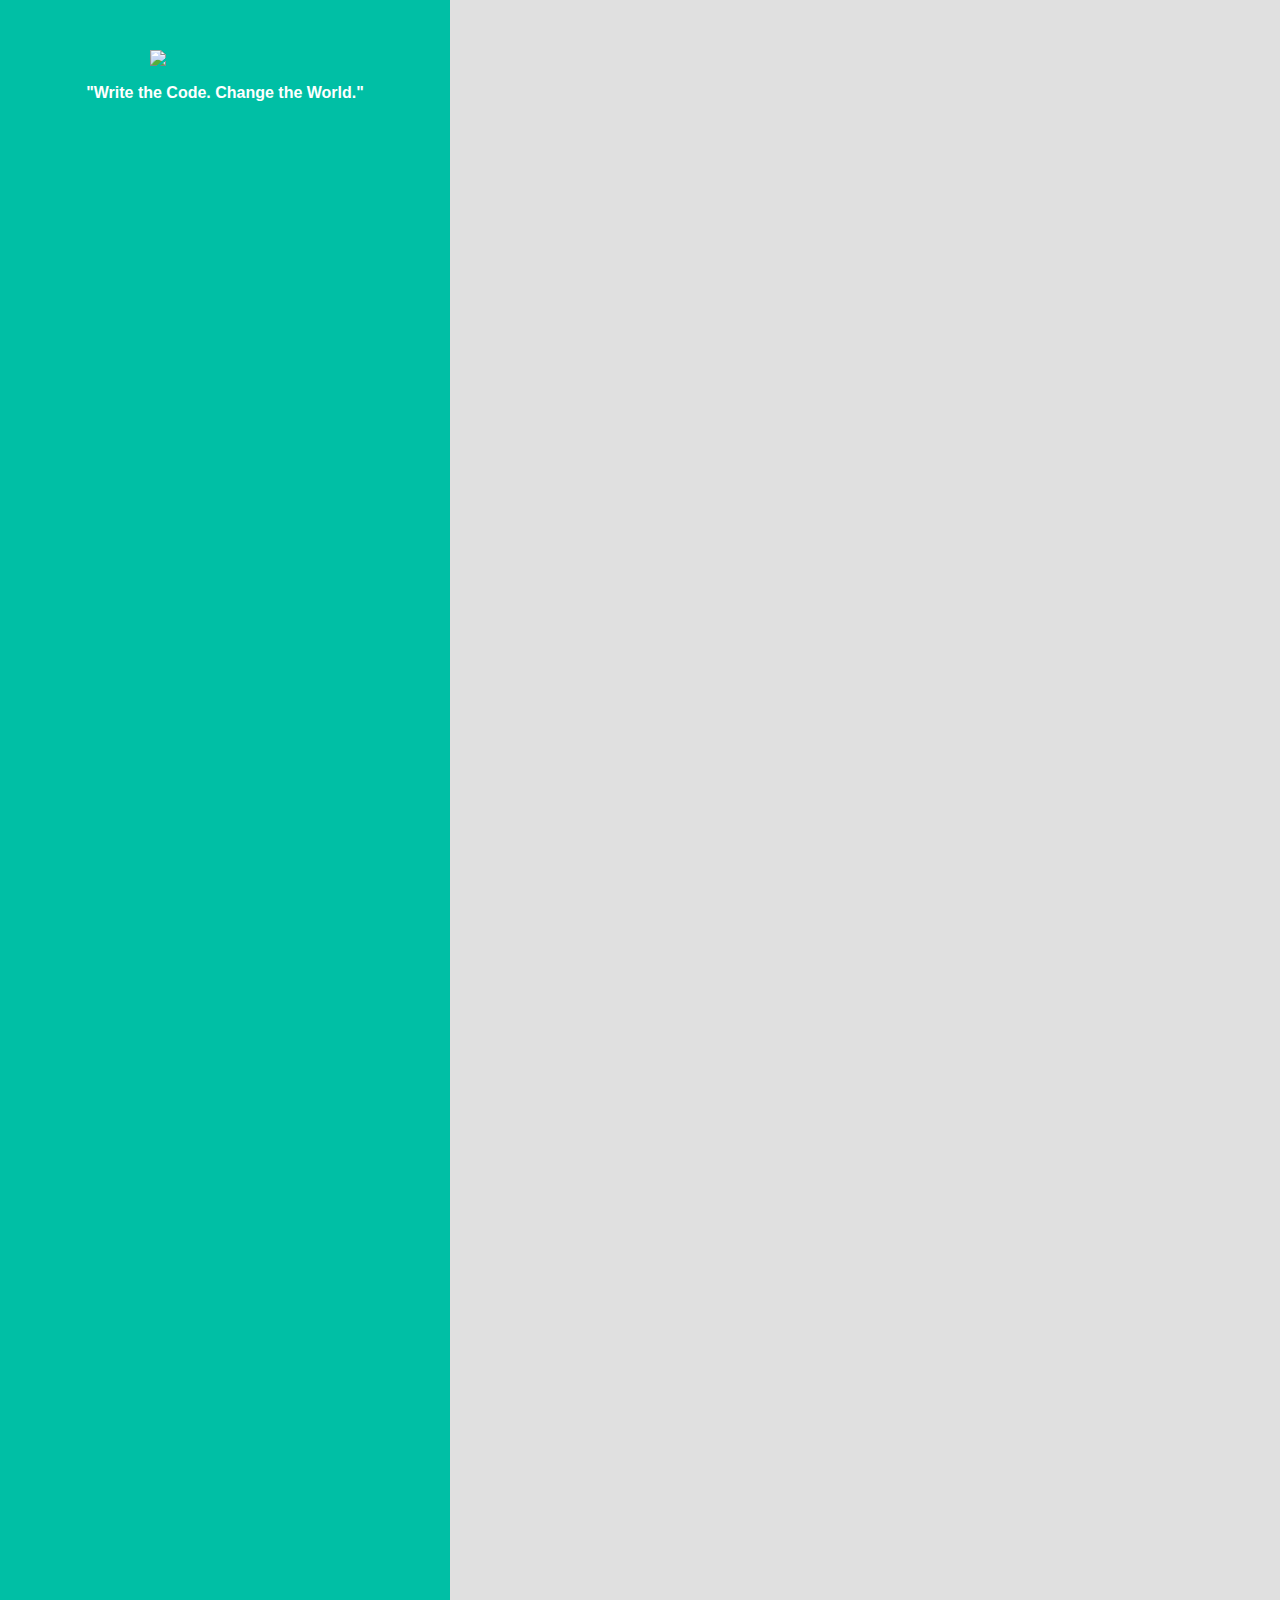
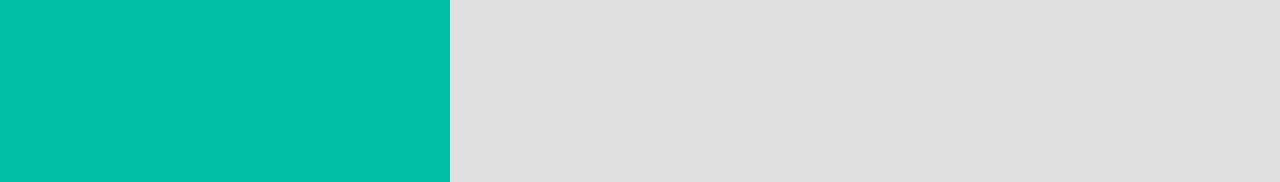
==== print.html @ 84b6ed5f "更新" ====
<!DOCTYPE html>
<html>
<head>
    <meta charset="UTF-8">
    <title></title>
    <meta name="description" content="">
    <meta name="keywords" content="">
    <link rel="shortcut icon" href="favicon.ico">
    <link rel="stylesheet" href="css/print.min.css">
    <link rel="stylesheet" href="css/fontello.min.css">
</head>
<body>
<div class="container">
    <div class="sidebar">
        <div class="title">
            <img src="image/head.png">
            <h1></h1>
            <h2>"Write the Code. Change the World."</h2>
        </div>
        
    </div>
</div>
</body>
</html>
---- css/print.min.css ----
@charset "UTF-8";.sidebar,.sidebar a,aside a{color:#fff}.qr,.title{text-align:center}*{margin:0;padding:0}body{background:#e0e0e0;font-family:'Helvetica Neue',Helvetica,'Lucida Grande',Arial,'Hiragino Sans GB',微软雅黑,'WenQuanYi Micro Hei',STHeiti,SimSun,sans-serif}.sidebar,aside li{background:#00bfa5}li,ul{list-style:none}a{text-decoration:none}aside{position:fixed;right:0;top:30%}aside li{margin-bottom:10px;padding:10px;-webkit-border-radius:10px 0 0 10px;border-radius:10px 0 0 10px}.container{width:1260px;height:1782px;position:relative}.sidebar{position:absolute;top:0;bottom:0;width:450px;padding:25px;line-height:1.5;-webkit-box-sizing:border-box;-moz-box-sizing:border-box;box-sizing:border-box}.skill,.skill-name{position:relative}.title{margin:25px 0 20px}.title img{display:block;margin:0 auto 15px;width:150px}h1{font-size:36px;font-weight:400}h2{font-size:16px}.side-info li{padding-top:20px}.side-info dt{font-size:20px;color:#9f3;line-height:40px}.side-info dd{font-size:16px;line-height:20px}.someRight dd{margin-left:25px}.skill-name{width:100px;font-size:14px;display:inline-block;left:25px;top:-3px}.note,.qr{font-size:20px;color:#004d40}.skill-bar-wrap{height:17px;width:150px;background:#00796b;display:inline-block;-webkit-border-radius:20px;border-radius:20px}.skill-bar{height:17px;background:#fff;-webkit-border-radius:20px 0 0 20px;border-radius:20px 0 0 20px}.note{text-indent:2em;margin-top:100px}.qr{position:absolute;bottom:40px;width:400px}.main,h4{position:relative}.qr-in{margin:0 auto}.qr-in img{width:200px}.qr-in a{color:#004d40}.main{left:450px;width:810px;height:1782px;padding:15px 20px 0;background:#f0f2f1;-webkit-box-sizing:border-box;-moz-box-sizing:border-box;box-sizing:border-box}.main a{color:#4db6ac}.main-info>li{padding-top:10px}.main-info dt{font-size:26px;color:#00796b;line-height:30px;border-bottom:1px solid #00796b;margin:0 0 15px -5px}.main-info dd{font-size:17px;line-height:27px;color:#616161}h4,h5{color:#000}.main-info span{color:#000;font-size:18px}h3,h4{font-size:20px}h3{color:#004d40;margin:0 0 15px 5px}h4{line-height:30px;bottom:3px}h4 a,h5 a{font-size:14px}h5{clear:both;font-size:18px;line-height:25px}.circle{height:14px;width:14px;-webkit-border-radius:100%;border-radius:100%;background:#00796b;float:left;position:absolute;left:-28px;top:5px}.exp{border-left:2px solid #00796b;margin-left:15px}.exp p{font-size:15px;color:#616161;line-height:21px}.exp>li{position:relative;top:-5px;margin:0 0 8px 20px}.exp img{width:150px}.exp ul>li{margin:0 0 12px}.efe .task4img img{height:73px;width:inherit}
---- css/fontello.min.css ----
@charset "UTF-8";@font-face{font-family:fontello;src:url(../../font/fontello.eot?32003456);src:url(../../font/fontello.eot?32003456#iefix) format("embedded-opentype"),url(../../font/fontello.woff?32003456) format("woff"),url(../../font/fontello.ttf?32003456) format("truetype"),url(../../font/fontello.svg?32003456#fontello) format("svg");font-weight:400;font-style:normal}[class*=" icon-"]:before,[class^=icon-]:before{font-family:fontello;font-style:normal;font-weight:400;speak:none;display:inline-block;text-decoration:inherit;width:1em;margin-right:.2em;text-align:center;font-variant:normal;text-transform:none;line-height:1em;margin-left:.2em;-webkit-font-smoothing:antialiased;-moz-osx-font-smoothing:grayscale}.icon-wechat:before{content:'\e800'}.icon-qq:before{content:'\e801'}.icon-bookmark:before{content:'\e802'}.icon-heart:before{content:'\e803'}.icon-mail-alt:before{content:'\e804'}.icon-link:before{content:'\e805'}.icon-phone-1:before{content:'\e806'}
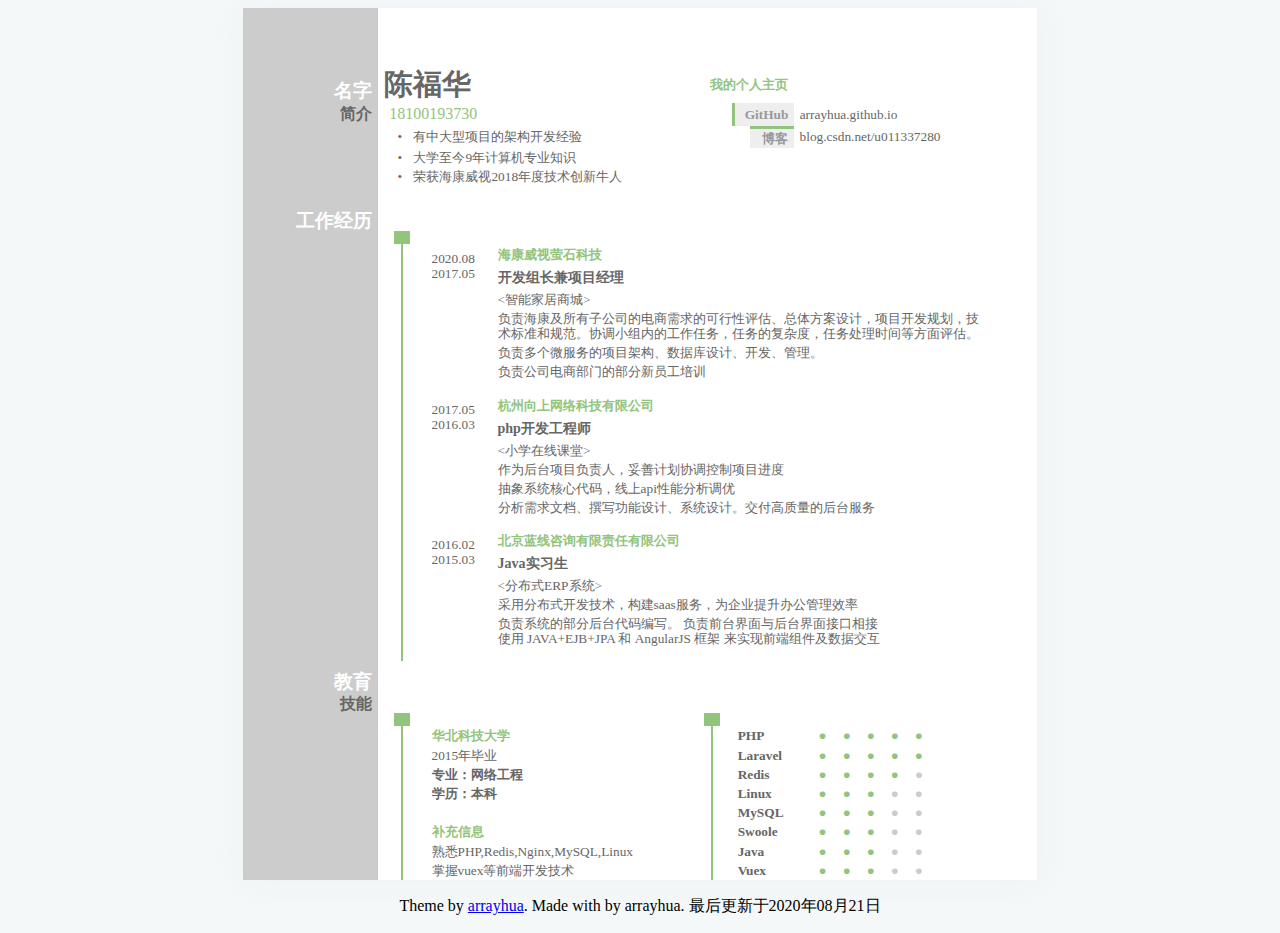
==== commit 1af223fc: "me" ====
--- a/print.html
+++ b/print.html
@@ -1,24 +1,1820 @@
-<!DOCTYPE html>
-<html>
+<!DOCTYPE html PUBLIC "-//W3C//DTD XHTML 1.0 Transitional//EN"
+        "http://www.w3.org/TR/xhtml1/DTD/xhtml1-transitional.dtd">
+<html xmlns="http://www.w3.org/1999/xhtml">
 <head>
-    <meta charset="UTF-8">
-    <title></title>
-    <meta name="description" content="">
-    <meta name="keywords" content="">
+     <meta charset="UTF-8">
+    <title>PHP[arrayhua]</title>
+    <meta name="description" content="我目前正在寻找一份PHP的工作,这里是我的简历arrayhua,我的人生指导：一腔热血的激情&一夜无眠的苦想=一段代码的执着 PHP/ Laravel / JAVA / MongoDB / MySQL / Redis / Swoole / Vuex / HTML。">
+    <meta name="keywords" content="PHP,Laravel,Swoole,SASS,工作,简历,arrayhua">
     <link rel="shortcut icon" href="favicon.ico">
-    <link rel="stylesheet" href="css/print.min.css">
-    <link rel="stylesheet" href="css/fontello.min.css">
+    <style type="text/css">
+            footer p{text-align:center}
+        div, table, td, pre, input {
+            margin: 0;
+            padding: 0;
+        }
+
+        pre, textarea {
+            white-space: pre-wrap;
+            white-space: -moz-pre-wrap;
+            white-space: -pre-wrap;
+            white-space: -o-pre-wrap;
+            word-wrap: break-word;
+        }
+
+        .border_box {
+            box-sizing: border-box;
+            -ms-box-sizing: border-box;
+            -moz-box-sizing: border-box;
+            -webkit-box-sizing: border-box;
+        }
+
+        .row_layout .resume {
+            margin: 0 auto;
+        }
+
+        .row_layout .resume .photo_table {
+            border-collapse: separate;
+            border-spacing: 0;
+            table-layout: fixed;
+            width: 100%;
+        }
+
+        .row_layout .resume .photo_table td {
+            text-align: left;
+            vertical-align: top;
+        }
+
+        .row_layout .resume .photo_table td img {
+            border: 0;
+            display: block;
+        }
+    </style>
+    <style type="text/css">
+        .SimSun {
+            font-family: SimSun, 宋体, 华文宋体;
+        }
+
+        .SimHei {
+            font-family: SimHei, 黑体, Hei, 华文细黑, 华文黑体;
+        }
+
+        .SimKai {
+            font-family: SimKai, 楷体, 楷体_GB2312, Kai, 华文楷体;
+        }
+
+        .SimFang {
+            font-family: SimFang, 仿宋, 仿宋_GB2312, 华文仿宋;
+        }
+
+        .Arial {
+            font-family: Arial;
+        }
+
+        .Times {
+            font-family: Times New Roman;
+        }
+
+        .Tahoma {
+            font-family: Tahoma;
+        }
+
+        .Verdana {
+            font-family: Verdana;
+        }
+
+    </style>
+    <style type="text/css">
+        html body {
+            background: #f5f8f9;
+        }
+
+        .row_layout .resume {
+            background: #fff;
+            box-shadow: 2px 0 29px rgba(225, 235, 238, 0.45);
+            overflow: hidden;
+        }
+
+        .row_layout .resume .section,
+        .row_layout .resume .row {
+            position: relative;
+        }
+
+        .row_layout .resume .row table {
+            border-collapse: separate;
+            border-spacing: 0;
+            table-layout: fixed;
+            width: 100%;
+        }
+
+        .row_layout .resume .row .cell pre {
+            display: block;
+            position: relative;
+            line-height: 0;
+            font-size: 0;
+        }
+
+        @-moz-document url-prefix() {
+            .row_layout .resume .row table {
+                table-layout: auto;
+            }
+            .row_layout .resume .row table td {
+                max-width: 0;
+            }
+        }
+    </style>
 </head>
 <body>
-<div class="container">
-    <div class="sidebar">
-        <div class="title">
-            <img src="image/head.png">
-            <h1></h1>
-            <h2>"Write the Code. Change the World."</h2>
+<div class="row_layout">
+    <div class="resume" style="width: 210.0mm;">
+        <div class="inner_resume" style="margin: 0.0mm 12.0mm 0.0mm 0.0mm;">
+
+            <div class="row" style="padding-top:0.0mm; padding-bottom:0.0mm;">
+                <table>
+                    <tr>
+                        <td class="cell border_box"
+                            style="width: 18.0%; background-color: #cccccc; text-align: left; vertical-align: top; border-top: 0.75pt none #000000; border-right: 0.75pt none #000000; border-bottom: 0.75pt none #000000; border-left: 0.75pt none #000000;">
+                            <input type="hidden" name="key" value=""/>
+                            <pre style="min-height: 1pt; margin: 15.0mm 1.5mm 0.0mm 1.5mm;"><span class="SimSun"
+                                                                                                  style="font-size: 1pt; color: #000000; background-color: transparent; font-weight: bold; font-style: normal; text-decoration: none; line-height: 1.0;"></span></pre>
+                        </td>
+                        <td class="cell border_box"
+                            style="width: auto; background-color: transparent; text-align: right; vertical-align: middle; border-top: 0.75pt none #000000; border-right: 0.75pt none #000000; border-bottom: 0.75pt none #000000; border-left: 0.75pt none #000000;">
+                            <input type="hidden" name="key" value=""/>
+                            <pre style="min-height: 1pt; margin: 15.0mm 5.0mm 0.0mm 1.5mm;"><span class="SimSun"
+                                                                                                  style="font-size: 1pt; color: #000000; background-color: transparent; font-weight: bold; font-style: normal; text-decoration: none; line-height: 1.0;"></span></pre>
+                        </td>
+                    </tr>
+                </table>
+            </div>
+            <div class="row" style="padding-top:0.0mm; padding-bottom:0.0mm;">
+                <table>
+                    <tr>
+                        <td class="cell border_box"
+                            style="width: 18.0%; background-color: #cccccc; text-align: right; vertical-align: bottom; border-top: 0.75pt none #000000; border-right: 0.75pt none #000000; border-bottom: 0.75pt none #000000; border-left: 0.75pt none #000000;">
+                            <input type="hidden" name="key" value="heading"/>
+                            <pre style="min-height: 14pt; margin: 0.0mm 1.5mm 0.5mm 1.5mm;"><span class="Tahoma"
+                                                                                                  style="font-size: 14pt; color: #ffffff; background-color: transparent; font-weight: bold; font-style: normal; text-decoration: none; line-height: 1.15;">名字</span></pre>
+                        </td>
+                        <td class="cell border_box"
+                            style="width: 37.0321%; background-color: transparent; text-align: left; vertical-align: middle; border-top: 0.75pt none #000000; border-right: 0.75pt none #000000; border-bottom: 0.75pt none #000000; border-left: 0.75pt none #000000;">
+                            <input type="hidden" name="key" value="name"/>
+                            <pre style="min-height: 22pt; margin: 0.5mm 1.5mm 0.5mm 1.5mm;"><span class="SimHei"
+                                                                                                  style="font-size: 22pt; color: #666666; background-color: transparent; font-weight: bold; font-style: normal; text-decoration: none; line-height: 1.15;">陈福华</span></pre>
+                        </td>
+                        <td class="cell border_box"
+                            style="width: 18.5829%; background-color: transparent; text-align: right; vertical-align: middle; border-top: 2.25pt none #93c47d; border-right: 2.25pt none #93c47d; border-bottom: 2.25pt none #93c47d; border-left: 2.25pt none #93c47d;">
+                            <input type="hidden" name="key" value="summary"/>
+                            <pre style="min-height: 10pt; margin: 0.5mm 1.5mm 0.5mm 1.5mm;"><span class="SimSun"
+                                                                                                  style="font-size: 10pt; color: #93c47d; background-color: transparent; font-weight: bold; font-style: normal; text-decoration: none; line-height: 1.15;">我的个人主页</span></pre>
+                        </td>
+                        <td class="cell border_box"
+                            style="width: auto; background-color: transparent; text-align: left; vertical-align: middle; border-top: 0.75pt none #000000; border-right: 0.75pt none #000000; border-bottom: 0.75pt none #000000; border-left: 0.75pt none #000000;">
+                            <input type="hidden" name="key" value=""/>
+                            <pre style="min-height: 10pt; margin: 0.5mm 1.5mm 0.5mm 1.5mm;"><span class="Tahoma"
+                                                                                                  style="font-size: 10pt; color: #666666; background-color: transparent; font-weight: normal; font-style: normal; text-decoration: none; line-height: 1.15;"></span></pre>
+                        </td>
+                    </tr>
+                </table>
+            </div>
+            <div class="row" style="padding-top:0.0mm; padding-bottom:0.0mm;">
+                <table>
+                    <tr>
+                        <td class="cell border_box"
+                            style="width: 18.0%; background-color: #cccccc; text-align: right; vertical-align: bottom; border-top: 0.75pt none #000000; border-right: 0.75pt none #000000; border-bottom: 0.75pt none #000000; border-left: 0.75pt none #000000;">
+                            <input type="hidden" name="key" value="heading"/>
+                            <pre style="min-height: 12pt; margin: 0.0mm 1.5mm 0.5mm 1.5mm;"><span class="Tahoma"
+                                                                                                  style="font-size: 12pt; color: #666666; background-color: transparent; font-weight: bold; font-style: normal; text-decoration: none; line-height: 1.15;">简介</span></pre>
+                        </td>
+                        <td class="cell border_box"
+                            style="width: 47.3262%; background-color: transparent; text-align: left; vertical-align: middle; border-top: 0.75pt none #000000; border-right: 0.75pt none #000000; border-bottom: 0.75pt none #000000; border-left: 0.75pt none #000000;">
+                            <input type="hidden" name="key" value="intent"/>
+                            <pre style="min-height: 12pt; margin: 0.5mm 1.5mm 0.5mm 3.0mm;"><span class="SimHei"
+                                                                                                  style="font-size: 12pt; color: #93c47d; background-color: transparent; font-weight: normal; font-style: normal; text-decoration: none; line-height: 1.15;">18100193730</span></pre>
+                        </td>
+                        <td class="cell border_box"
+                            style="width: 8.28877%; background-color: #eeeeee; text-align: right; vertical-align: middle; border-top: 2.25pt none #93c47d; border-right: 2.25pt none #93c47d; border-bottom: 2.25pt none #93c47d; border-left: 2.25pt solid #93c47d;">
+                            <input type="hidden" name="key" value="social_network_account_label"/>
+                            <pre style="min-height: 10pt; margin: 0.5mm 1.5mm 0.5mm 1.5mm;"><span class="Tahoma"
+                                                                                                  style="font-size: 10pt; color: #999999; background-color: transparent; font-weight: bold; font-style: normal; text-decoration: none; line-height: 1.15;">GitHub</span></pre>
+                        </td>
+                        <td class="cell border_box"
+                            style="width: auto; background-color: transparent; text-align: left; vertical-align: middle; border-top: 0.75pt none #000000; border-right: 0.75pt none #000000; border-bottom: 0.75pt none #000000; border-left: 0.75pt none #000000;">
+                            <input type="hidden" name="key" value="social_network_account"/>
+                            <pre style="min-height: 10pt; margin: 0.5mm 1.5mm 0.5mm 1.5mm;"><span class="Tahoma"
+                                                                                                  style="font-size: 10pt; color: #666666; background-color: transparent; font-weight: normal; font-style: normal; text-decoration: none; line-height: 1.15;">arrayhua.github.io</span></pre>
+                        </td>
+                    </tr>
+                </table>
+            </div>
+            <div class="row" style="padding-top:0.0mm; padding-bottom:0.0mm;">
+                <table>
+                    <tr>
+                        <td class="cell border_box"
+                            style="width: 18.0%; background-color: #cccccc; text-align: right; vertical-align: bottom; border-top: 0.75pt none #000000; border-right: 0.75pt none #000000; border-bottom: 0.75pt none #000000; border-left: 0.75pt none #000000;">
+                            <input type="hidden" name="key" value=""/>
+                            <pre style="min-height: 10pt; margin: 0.5mm 1.5mm 0.5mm 1.5mm;"><span class="Verdana"
+                                                                                                  style="font-size: 10pt; color: #cccccc; background-color: transparent; font-weight: bold; font-style: normal; text-decoration: none; line-height: 1.15;"></span></pre>
+                        </td>
+                        <td class="cell border_box"
+                            style="width: 4.0%; background-color: transparent; text-align: right; vertical-align: middle; border-top: 0.75pt none #000000; border-right: 0.75pt none #000000; border-bottom: 0.75pt none #000000; border-left: 0.75pt none #000000;">
+                            <input type="hidden" name="key" value="bullet"/>
+                            <pre style="min-height: 10pt; margin: 0.5mm 1.5mm 0.5mm 1.5mm;"><span class="SimHei"
+                                                                                                  style="font-size: 10pt; color: #666666; background-color: transparent; font-weight: normal; font-style: normal; text-decoration: none; line-height: 1.15;">•</span></pre>
+                        </td>
+                        <td class="cell border_box"
+                            style="width: 45.7219%; background-color: transparent; text-align: left; vertical-align: middle; border-top: 0.75pt none #000000; border-right: 0.75pt none #000000; border-bottom: 0.75pt none #000000; border-left: 0.75pt none #000000;">
+                            <input type="hidden" name="key" value="content"/>
+                            <pre style="min-height: 10pt; margin: 0.5mm 1.5mm 0.5mm 1.5mm;"><span class="SimSun"
+                                                                                                  style="font-size: 10pt; color: #666666; background-color: transparent; font-weight: normal; font-style: normal; text-decoration: none; line-height: 1.15;">有中大型项目的架构开发经验</span></pre>
+                        </td>
+                        <td class="cell border_box"
+                            style="width: 5.88235%; background-color: #eeeeee; text-align: right; vertical-align: middle; border-top: 2.25pt solid #93c47d; border-right: 2.25pt none #93c47d; border-bottom: 2.25pt none #93c47d; border-left: 2.25pt none #93c47d;">
+                            <input type="hidden" name="key" value="social_network_accountlabel"/>
+                            <pre style="min-height: 10pt; margin: 0.5mm 1.5mm 0.5mm 1.5mm;"><span class="Tahoma"
+                                                                                                  style="font-size: 10pt; color: #999999; background-color: transparent; font-weight: bold; font-style: normal; text-decoration: none; line-height: 1.15;">博客</span></pre>
+                        </td>
+                        <td class="cell border_box"
+                            style="width: auto; background-color: transparent; text-align: left; vertical-align: middle; border-top: 0.75pt none #000000; border-right: 0.75pt none #000000; border-bottom: 0.75pt none #000000; border-left: 0.75pt none #000000;">
+                            <input type="hidden" name="key" value="social_network_account"/>
+                            <pre style="min-height: 10pt; margin: 0.5mm 1.5mm 0.5mm 1.5mm;"><span class="Tahoma"
+                                                                                                  style="font-size: 10pt; color: #666666; background-color: transparent; font-weight: normal; font-style: normal; text-decoration: none; line-height: 1.15;">blog.csdn.net/u011337280</span></pre>
+                        </td>
+                    </tr>
+                </table>
+            </div>
+            <div class="row" style="padding-top:0.0mm; padding-bottom:0.0mm;">
+                <table>
+                    <tr>
+                        <td class="cell border_box"
+                            style="width: 18.0%; background-color: #cccccc; text-align: right; vertical-align: bottom; border-top: 0.75pt none #000000; border-right: 0.75pt none #000000; border-bottom: 0.75pt none #000000; border-left: 0.75pt none #000000;">
+                            <input type="hidden" name="key" value=""/>
+                            <pre style="min-height: 10pt; margin: 0.5mm 1.5mm 0.5mm 1.5mm;"><span class="Verdana"
+                                                                                                  style="font-size: 10pt; color: #cccccc; background-color: transparent; font-weight: bold; font-style: normal; text-decoration: none; line-height: 1.15;"></span></pre>
+                        </td>
+                        <td class="cell border_box"
+                            style="width: 4.0%; background-color: transparent; text-align: right; vertical-align: middle; border-top: 0.75pt none #000000; border-right: 0.75pt none #000000; border-bottom: 0.75pt none #000000; border-left: 0.75pt none #000000;">
+                            <input type="hidden" name="key" value="bullet"/>
+                            <pre style="min-height: 10pt; margin: 0.5mm 1.5mm 0.5mm 1.5mm;"><span class="SimHei"
+                                                                                                  style="font-size: 10pt; color: #666666; background-color: transparent; font-weight: normal; font-style: normal; text-decoration: none; line-height: 1.15;">•</span></pre>
+                        </td>
+                        <td class="cell border_box"
+                            style="width: 41.3102%; background-color: transparent; text-align: left; vertical-align: middle; border-top: 0.75pt none #000000; border-right: 0.75pt none #000000; border-bottom: 0.75pt none #000000; border-left: 0.75pt none #000000;">
+                            <input type="hidden" name="key" value="content"/>
+                            <pre style="min-height: 10pt; margin: 0.5mm 1.5mm 0.5mm 1.5mm;"><span class="Tahoma"
+                                                                                                  style="font-size: 10pt; color: #666666; background-color: transparent; font-weight: normal; font-style: normal; text-decoration: none; line-height: 1.15;">大学至今9年计算机专业知识</span></pre>
+                        </td>
+
+                        <td></td>
+                        <td></td>
+                    </tr>
+
+                    <tr>
+                        <td class="cell border_box"
+                            style="width: 18.0%; background-color: #cccccc; text-align: right; vertical-align: bottom; border-top: 0.75pt none #000000; border-right: 0.75pt none #000000; border-bottom: 0.75pt none #000000; border-left: 0.75pt none #000000;">
+                            <input type="hidden" name="key" value=""/>
+                            <pre style="min-height: 10pt; margin: 0.5mm 1.5mm 0.5mm 1.5mm;"><span class="Verdana"
+                                                                                                  style="font-size: 10pt; color: #cccccc; background-color: transparent; font-weight: bold; font-style: normal; text-decoration: none; line-height: 1.15;"></span></pre>
+                        </td>
+                        <td class="cell border_box"
+                            style="width: 4.0%; background-color: transparent; text-align: right; vertical-align: middle; border-top: 0.75pt none #000000; border-right: 0.75pt none #000000; border-bottom: 0.75pt none #000000; border-left: 0.75pt none #000000;">
+                            <input type="hidden" name="key" value="bullet"/>
+                            <pre style="min-height: 10pt; margin: 0.5mm 1.5mm 0.5mm 1.5mm;"><span class="SimHei"
+                                                                                                  style="font-size: 10pt; color: #666666; background-color: transparent; font-weight: normal; font-style: normal; text-decoration: none; line-height: 1.15;">•</span></pre>
+                        </td>
+                        <td class="cell border_box"
+                            style="width: 41.3102%; background-color: transparent; text-align: left; vertical-align: middle; border-top: 0.75pt none #000000; border-right: 0.75pt none #000000; border-bottom: 0.75pt none #000000; border-left: 0.75pt none #000000;">
+                            <input type="hidden" name="key" value="content"/>
+                            <pre style="min-height: 10pt; margin: 0.5mm 1.5mm 0.5mm 1.5mm;"><span class="Tahoma"
+                                                                                                  style="font-size: 10pt; color: #666666; background-color: transparent; font-weight: normal; font-style: normal; text-decoration: none; line-height: 1.15;">荣获海康威视2018年度技术创新牛人</span></pre>
+                        </td>
+
+                        <td></td>
+                        <td></td>
+                    </tr>
+                </table>
+            </div>
+            <div class="row" style="padding-top:0.0mm; padding-bottom:0.0mm;">
+                <table>
+                    <tr>
+                        <td class="cell border_box"
+                            style="width: 18.0%; background-color: #cccccc; text-align: right; vertical-align: top; border-top: 0.75pt none #000000; border-right: 0.75pt none #000000; border-bottom: 0.75pt none #000000; border-left: 0.75pt none #000000;">
+                            <input type="hidden" name="key" value="title"/>
+                            <pre style="min-height: 14pt; margin: 7.0mm 1.5mm 0.0mm 1.5mm;"><span class="Tahoma"
+                                                                                                  style="font-size: 14pt; color: #ffffff; background-color: transparent; font-weight: bold; font-style: normal; text-decoration: none; line-height: 1.0;">工作经历</span></pre>
+                        </td>
+                        <td class="cell border_box"
+                            style="width: auto; background-color: transparent; text-align: right; vertical-align: middle; border-top: 0.75pt none #000000; border-right: 0.75pt none #000000; border-bottom: 0.75pt none #000000; border-left: 0.75pt none #000000;">
+                            <input type="hidden" name="key" value=""/>
+                            <pre style="min-height: 1pt; margin: 0.0mm 5.0mm 0.0mm 1.5mm;"><span class="SimSun"
+                                                                                                 style="font-size: 1pt; color: #000000; background-color: transparent; font-weight: bold; font-style: normal; text-decoration: none; line-height: 1.0;"></span></pre>
+                        </td>
+                    </tr>
+                </table>
+            </div>
+            <div class="row" style="padding-top:0.0mm; padding-bottom:0.0mm;">
+                <table>
+                    <tr>
+                        <td class="cell border_box"
+                            style="width: 18.0%; background-color: #cccccc; text-align: right; vertical-align: top; border-top: 0.75pt none #000000; border-right: 0.75pt none #000000; border-bottom: 0.75pt none #000000; border-left: 0.75pt none #000000;">
+                            <input type="hidden" name="key" value=""/>
+                            <pre style="min-height: 1pt; margin: 1.5mm 1.5mm 1.5mm 1.5mm;"><span class="Tahoma"
+                                                                                                 style="font-size: 1pt; color: #ffffff; background-color: transparent; font-weight: bold; font-style: normal; text-decoration: none; line-height: 1.15;"></span></pre>
+                        </td>
+                        <td class="cell border_box"
+                            style="width: 3.20856%; background-color: transparent; text-align: left; vertical-align: top; border-top: 6pt none #93c47d; border-right: 6pt solid #93c47d; border-bottom: 6pt none #93c47d; border-left: 6pt none #93c47d;">
+                            <input type="hidden" name="key" value=""/>
+                            <pre style="min-height: 1pt; margin: 1.5mm 1.5mm 1.5mm 1.5mm;"><span class="SimSun"
+                                                                                                 style="font-size: 1pt; color: #000000; background-color: transparent; font-weight: bold; font-style: normal; text-decoration: none; line-height: 1.0;"></span></pre>
+                        </td>
+                        <td class="cell border_box"
+                            style="width: 3.20856%; background-color: transparent; text-align: left; vertical-align: top; border-top: 6pt none #93c47d; border-right: 6pt none #93c47d; border-bottom: 6pt none #93c47d; border-left: 6pt solid #93c47d;">
+                            <input type="hidden" name="key" value=""/>
+                            <pre style="min-height: 1pt; margin: 1.5mm 1.5mm 1.5mm 1.5mm;"><span class="SimSun"
+                                                                                                 style="font-size: 1pt; color: #000000; background-color: transparent; font-weight: bold; font-style: normal; text-decoration: none; line-height: 1.0;"></span></pre>
+                        </td>
+                        <td class="cell border_box"
+                            style="width: auto; background-color: transparent; text-align: left; vertical-align: top; border-top: 6pt none #93c47d; border-right: 6pt none #93c47d; border-bottom: 6pt none #93c47d; border-left: 6pt none #93c47d;">
+                            <input type="hidden" name="key" value=""/>
+                            <pre style="min-height: 1pt; margin: 1.5mm 1.5mm 1.5mm 1.5mm;"><span class="SimSun"
+                                                                                                 style="font-size: 1pt; color: #000000; background-color: transparent; font-weight: bold; font-style: normal; text-decoration: none; line-height: 1.0;"></span></pre>
+                        </td>
+                    </tr>
+                </table>
+            </div>
+            <div class="row" style="padding-top:0.0mm; padding-bottom:0.0mm;">
+                <table>
+                    <tr>
+                        <td class="cell border_box"
+                            style="width: 18.0%; background-color: #cccccc; text-align: right; vertical-align: top; border-top: 0.75pt none #000000; border-right: 0.75pt none #000000; border-bottom: 0.75pt none #000000; border-left: 0.75pt none #000000;">
+                            <input type="hidden" name="key" value=""/>
+                            <pre style="min-height: 1pt; margin: 0.0mm 0.0mm 0.0mm 0.0mm;"><span class="Tahoma"
+                                                                                                 style="font-size: 1pt; color: #ffffff; background-color: transparent; font-weight: bold; font-style: normal; text-decoration: none; line-height: 1.0;"></span></pre>
+                        </td>
+                        <td class="cell border_box"
+                            style="width: 3.20856%; background-color: transparent; text-align: left; vertical-align: top; border-top: 0.75pt none #93c47d; border-right: 0.75pt solid #93c47d; border-bottom: 0.75pt none #93c47d; border-left: 0.75pt none #93c47d;">
+                            <input type="hidden" name="key" value=""/>
+                            <pre style="min-height: 1pt; margin: 0.0mm 0.0mm 0.0mm 0.0mm;"><span class="SimSun"
+                                                                                                 style="font-size: 1pt; color: #000000; background-color: transparent; font-weight: bold; font-style: normal; text-decoration: none; line-height: 1.0;"></span></pre>
+                        </td>
+                        <td class="cell border_box"
+                            style="width: 3.20856%; background-color: transparent; text-align: left; vertical-align: top; border-top: 0.75pt none #93c47d; border-right: 0.75pt none #93c47d; border-bottom: 0.75pt none #93c47d; border-left: 0.75pt solid #93c47d;">
+                            <input type="hidden" name="key" value=""/>
+                            <pre style="min-height: 1pt; margin: 0.0mm 0.0mm 0.0mm 0.0mm;"><span class="SimSun"
+                                                                                                 style="font-size: 1pt; color: #000000; background-color: transparent; font-weight: bold; font-style: normal; text-decoration: none; line-height: 1.0;"></span></pre>
+                        </td>
+                        <td class="cell border_box"
+                            style="width: 8.82612%; background-color: transparent; text-align: left; vertical-align: bottom; border-top: 6pt none #93c47d; border-right: 6pt none #93c47d; border-bottom: 6pt none #93c47d; border-left: 6pt none #93c47d;">
+                            <input type="hidden" name="key" value="period"/>
+                            <pre style="min-height: 10pt; margin: 1.0mm 1.5mm 0.0mm 1.5mm;"><span class="Tahoma"
+                                                                                                  style="font-size: 10pt; color: #666666; background-color: transparent; font-weight: normal; font-style: normal; text-decoration: none; line-height: 1.15;">2020.08</span></pre>
+                        </td>
+                        <td class="cell border_box"
+                            style="width: auto; background-color: transparent; text-align: left; vertical-align: top; border-top: 6pt none #93c47d; border-right: 6pt none #93c47d; border-bottom: 6pt none #93c47d; border-left: 6pt none #93c47d;">
+                            <input type="hidden" name="key" value="title"/>
+                            <pre style="min-height: 10pt; margin: 1.0mm 1.5mm 1.0mm 1.5mm;"><span class="SimSun"
+                                                                                                  style="font-size: 10pt; color: #93c47d; background-color: transparent; font-weight: bold; font-style: normal; text-decoration: none; line-height: 1.15;">海康威视萤石科技</span></pre>
+                        </td>
+                    </tr>
+                </table>
+            </div>
+            <div class="row" style="padding-top:0.0mm; padding-bottom:0.0mm;">
+                <table>
+                    <tr>
+                        <td class="cell border_box"
+                            style="width: 18.0%; background-color: #cccccc; text-align: right; vertical-align: top; border-top: 0.75pt none #000000; border-right: 0.75pt none #000000; border-bottom: 0.75pt none #000000; border-left: 0.75pt none #000000;">
+                            <input type="hidden" name="key" value=""/>
+                            <pre style="min-height: 1pt; margin: 0.0mm 0.0mm 0.0mm 0.0mm;"><span class="Tahoma"
+                                                                                                 style="font-size: 1pt; color: #ffffff; background-color: transparent; font-weight: bold; font-style: normal; text-decoration: none; line-height: 1.0;"></span></pre>
+                        </td>
+                        <td class="cell border_box"
+                            style="width: 3.20856%; background-color: transparent; text-align: left; vertical-align: top; border-top: 0.75pt none #93c47d; border-right: 0.75pt solid #93c47d; border-bottom: 0.75pt none #93c47d; border-left: 0.75pt none #93c47d;">
+                            <input type="hidden" name="key" value=""/>
+                            <pre style="min-height: 1pt; margin: 0.0mm 0.0mm 0.0mm 0.0mm;"><span class="SimSun"
+                                                                                                 style="font-size: 1pt; color: #000000; background-color: transparent; font-weight: bold; font-style: normal; text-decoration: none; line-height: 1.0;"></span></pre>
+                        </td>
+                        <td class="cell border_box"
+                            style="width: 3.20856%; background-color: transparent; text-align: left; vertical-align: top; border-top: 0.75pt none #93c47d; border-right: 0.75pt none #93c47d; border-bottom: 0.75pt none #93c47d; border-left: 0.75pt solid #93c47d;">
+                            <input type="hidden" name="key" value=""/>
+                            <pre style="min-height: 1pt; margin: 0.0mm 0.0mm 0.0mm 0.0mm;"><span class="SimSun"
+                                                                                                 style="font-size: 1pt; color: #000000; background-color: transparent; font-weight: bold; font-style: normal; text-decoration: none; line-height: 1.0;"></span></pre>
+                        </td>
+                        <td class="cell border_box"
+                            style="width: 8.82612%; background-color: transparent; text-align: left; vertical-align: top; border-top: 6pt none #93c47d; border-right: 6pt none #93c47d; border-bottom: 6pt none #93c47d; border-left: 6pt none #93c47d;">
+                            <input type="hidden" name="key" value="period"/>
+                            <pre style="min-height: 10pt; margin: 0.0mm 1.5mm 1.0mm 1.5mm;"><span class="Tahoma"
+                                                                                                  style="font-size: 10pt; color: #666666; background-color: transparent; font-weight: normal; font-style: normal; text-decoration: none; line-height: 1.15;">2017.05</span></pre>
+                        </td>
+                        <td class="cell border_box"
+                            style="width: auto; background-color: transparent; text-align: left; vertical-align: top; border-top: 6pt none #93c47d; border-right: 6pt none #93c47d; border-bottom: 6pt none #93c47d; border-left: 6pt none #93c47d;">
+                            <input type="hidden" name="key" value="subtitle"/>
+                            <pre style="min-height: 10.5pt; margin: 1.0mm 1.5mm 1.0mm 1.5mm;"><span class="Tahoma"
+                                                                                                    style="font-size: 10.5pt; color: #666666; background-color: transparent; font-weight: bold; font-style: normal; text-decoration: none; line-height: 1.15;">开发组长兼项目经理</span></pre>
+                        </td>
+                    </tr>
+                </table>
+            </div>
+            <div class="row" style="padding-top:0.0mm; padding-bottom:0.0mm;">
+                <table>
+                    <tr>
+                        <td class="cell border_box"
+                            style="width: 18.0%; background-color: #cccccc; text-align: right; vertical-align: top; border-top: 0.75pt none #000000; border-right: 0.75pt none #000000; border-bottom: 0.75pt none #000000; border-left: 0.75pt none #000000;">
+                            <input type="hidden" name="key" value=""/>
+                            <pre style="min-height: 1pt; margin: 0.0mm 0.0mm 0.0mm 0.0mm;"><span class="Tahoma"
+                                                                                                 style="font-size: 1pt; color: #ffffff; background-color: transparent; font-weight: bold; font-style: normal; text-decoration: none; line-height: 1.0;"></span></pre>
+                        </td>
+                        <td class="cell border_box"
+                            style="width: 3.20856%; background-color: transparent; text-align: left; vertical-align: top; border-top: 0.75pt none #93c47d; border-right: 0.75pt solid #93c47d; border-bottom: 0.75pt none #93c47d; border-left: 0.75pt none #93c47d;">
+                            <input type="hidden" name="key" value=""/>
+                            <pre style="min-height: 1pt; margin: 0.0mm 0.0mm 0.0mm 0.0mm;"><span class="SimSun"
+                                                                                                 style="font-size: 1pt; color: #000000; background-color: transparent; font-weight: bold; font-style: normal; text-decoration: none; line-height: 1.0;"></span></pre>
+                        </td>
+                        <td class="cell border_box"
+                            style="width: 3.20856%; background-color: transparent; text-align: left; vertical-align: top; border-top: 0.75pt none #93c47d; border-right: 0.75pt none #93c47d; border-bottom: 0.75pt none #93c47d; border-left: 0.75pt solid #93c47d;">
+                            <input type="hidden" name="key" value=""/>
+                            <pre style="min-height: 1pt; margin: 0.0mm 0.0mm 0.0mm 0.0mm;"><span class="SimSun"
+                                                                                                 style="font-size: 1pt; color: #000000; background-color: transparent; font-weight: bold; font-style: normal; text-decoration: none; line-height: 1.0;"></span></pre>
+                        </td>
+                        <td class="cell border_box"
+                            style="width: 8.82612%; background-color: transparent; text-align: right; vertical-align: top; border-top: 6pt none #93c47d; border-right: 6pt none #93c47d; border-bottom: 6pt none #93c47d; border-left: 6pt none #93c47d;">
+                            <input type="hidden" name="key" value=""/>
+                            <pre style="min-height: 10pt; margin: 0.5mm 1.5mm 0.5mm 1.5mm;"><span class="Tahoma"
+                                                                                                  style="font-size: 10pt; color: #666666; background-color: transparent; font-weight: normal; font-style: normal; text-decoration: none; line-height: 1.15;"></span></pre>
+                        </td>
+                        <td class="cell border_box"
+                            style="width: auto; background-color: transparent; text-align: left; vertical-align: middle; border-top: 6pt none #93c47d; border-right: 6pt none #93c47d; border-bottom: 6pt none #93c47d; border-left: 6pt none #93c47d;">
+                            <input type="hidden" name="key" value="content"/>
+                            <pre style="min-height: 10pt; margin: 0.5mm 1.5mm 0.5mm 1.5mm;"><span class="SimSun"
+                                                                                                  style="font-size: 10pt; color: #666666; background-color: transparent; font-weight: normal; font-style: normal; text-decoration: none; line-height: 1.15;">&lt;智能家居商城&gt;</span></pre>
+                        </td>
+                    </tr>
+                </table>
+            </div>
+            <div class="row" style="padding-top:0.0mm; padding-bottom:0.0mm;">
+                <table>
+                    <tr>
+                        <td class="cell border_box"
+                            style="width: 18.0%; background-color: #cccccc; text-align: right; vertical-align: top; border-top: 0.75pt none #000000; border-right: 0.75pt none #000000; border-bottom: 0.75pt none #000000; border-left: 0.75pt none #000000;">
+                            <input type="hidden" name="key" value=""/>
+                            <pre style="min-height: 1pt; margin: 0.0mm 0.0mm 0.0mm 0.0mm;"><span class="Tahoma"
+                                                                                                 style="font-size: 1pt; color: #ffffff; background-color: transparent; font-weight: bold; font-style: normal; text-decoration: none; line-height: 1.0;"></span></pre>
+                        </td>
+                        <td class="cell border_box"
+                            style="width: 3.20856%; background-color: transparent; text-align: left; vertical-align: top; border-top: 0.75pt none #93c47d; border-right: 0.75pt solid #93c47d; border-bottom: 0.75pt none #93c47d; border-left: 0.75pt none #93c47d;">
+                            <input type="hidden" name="key" value=""/>
+                            <pre style="min-height: 1pt; margin: 0.0mm 0.0mm 0.0mm 0.0mm;"><span class="SimSun"
+                                                                                                 style="font-size: 1pt; color: #000000; background-color: transparent; font-weight: bold; font-style: normal; text-decoration: none; line-height: 1.0;"></span></pre>
+                        </td>
+                        <td class="cell border_box"
+                            style="width: 3.20856%; background-color: transparent; text-align: left; vertical-align: top; border-top: 0.75pt none #93c47d; border-right: 0.75pt none #93c47d; border-bottom: 0.75pt none #93c47d; border-left: 0.75pt solid #93c47d;">
+                            <input type="hidden" name="key" value=""/>
+                            <pre style="min-height: 1pt; margin: 0.0mm 0.0mm 0.0mm 0.0mm;"><span class="SimSun"
+                                                                                                 style="font-size: 1pt; color: #000000; background-color: transparent; font-weight: bold; font-style: normal; text-decoration: none; line-height: 1.0;"></span></pre>
+                        </td>
+                        <td class="cell border_box"
+                            style="width: 8.82612%; background-color: transparent; text-align: right; vertical-align: top; border-top: 6pt none #93c47d; border-right: 6pt none #93c47d; border-bottom: 6pt none #93c47d; border-left: 6pt none #93c47d;">
+                            <input type="hidden" name="key" value=""/>
+                            <pre style="min-height: 10pt; margin: 0.5mm 1.5mm 0.5mm 1.5mm;"><span class="Tahoma"
+                                                                                                  style="font-size: 10pt; color: #666666; background-color: transparent; font-weight: normal; font-style: normal; text-decoration: none; line-height: 1.15;"></span></pre>
+                        </td>
+                        <td class="cell border_box"
+                            style="width: auto; background-color: transparent; text-align: left; vertical-align: middle; border-top: 6pt none #93c47d; border-right: 6pt none #93c47d; border-bottom: 6pt none #93c47d; border-left: 6pt none #93c47d;">
+                            <input type="hidden" name="key" value="content"/>
+                            <pre style="min-height: 10pt; margin: 0.5mm 1.5mm 0.5mm 1.5mm;"><span class="SimSun"
+                                                                                                  style="font-size: 10pt; color: #666666; background-color: transparent; font-weight: normal; font-style: normal; text-decoration: none; line-height: 1.15;">负责海康及所有子公司的电商需求的可行性评估、总体方案设计，项目开发规划，技术标准和规范。协调小组内的工作任务，任务的复杂度，任务处理时间等方面评估。</span></pre>
+                        </td>
+                    </tr>
+                </table>
+            </div>
+            <div class="row" style="padding-top:0.0mm; padding-bottom:0.0mm;">
+                <table>
+                    <tr>
+                        <td class="cell border_box"
+                            style="width: 18.0%; background-color: #cccccc; text-align: right; vertical-align: top; border-top: 0.75pt none #000000; border-right: 0.75pt none #000000; border-bottom: 0.75pt none #000000; border-left: 0.75pt none #000000;">
+                            <input type="hidden" name="key" value=""/>
+                            <pre style="min-height: 1pt; margin: 0.0mm 0.0mm 0.0mm 0.0mm;"><span class="Tahoma"
+                                                                                                 style="font-size: 1pt; color: #ffffff; background-color: transparent; font-weight: bold; font-style: normal; text-decoration: none; line-height: 1.0;"></span></pre>
+                        </td>
+                        <td class="cell border_box"
+                            style="width: 3.20856%; background-color: transparent; text-align: left; vertical-align: top; border-top: 0.75pt none #93c47d; border-right: 0.75pt solid #93c47d; border-bottom: 0.75pt none #93c47d; border-left: 0.75pt none #93c47d;">
+                            <input type="hidden" name="key" value=""/>
+                            <pre style="min-height: 1pt; margin: 0.0mm 0.0mm 0.0mm 0.0mm;"><span class="SimSun"
+                                                                                                 style="font-size: 1pt; color: #000000; background-color: transparent; font-weight: bold; font-style: normal; text-decoration: none; line-height: 1.0;"></span></pre>
+                        </td>
+                        <td class="cell border_box"
+                            style="width: 3.20856%; background-color: transparent; text-align: left; vertical-align: top; border-top: 0.75pt none #93c47d; border-right: 0.75pt none #93c47d; border-bottom: 0.75pt none #93c47d; border-left: 0.75pt solid #93c47d;">
+                            <input type="hidden" name="key" value=""/>
+                            <pre style="min-height: 1pt; margin: 0.0mm 0.0mm 0.0mm 0.0mm;"><span class="SimSun"
+                                                                                                 style="font-size: 1pt; color: #000000; background-color: transparent; font-weight: bold; font-style: normal; text-decoration: none; line-height: 1.0;"></span></pre>
+                        </td>
+                        <td class="cell border_box"
+                            style="width: 8.82612%; background-color: transparent; text-align: right; vertical-align: top; border-top: 6pt none #93c47d; border-right: 6pt none #93c47d; border-bottom: 6pt none #93c47d; border-left: 6pt none #93c47d;">
+                            <input type="hidden" name="key" value=""/>
+                            <pre style="min-height: 10pt; margin: 0.5mm 1.5mm 0.5mm 1.5mm;"><span class="Tahoma"
+                                                                                                  style="font-size: 10pt; color: #666666; background-color: transparent; font-weight: normal; font-style: normal; text-decoration: none; line-height: 1.15;"></span></pre>
+                        </td>
+                        <td class="cell border_box"
+                            style="width: auto; background-color: transparent; text-align: left; vertical-align: middle; border-top: 6pt none #93c47d; border-right: 6pt none #93c47d; border-bottom: 6pt none #93c47d; border-left: 6pt none #93c47d;">
+                            <input type="hidden" name="key" value="content"/>
+                            <pre style="min-height: 10pt; margin: 0.5mm 1.5mm 0.5mm 1.5mm;"><span class="SimSun"
+                                                                                                  style="font-size: 10pt; color: #666666; background-color: transparent; font-weight: normal; font-style: normal; text-decoration: none; line-height: 1.15;">负责多个微服务的项目架构、数据库设计、开发、管理。</span></pre>
+                        </td>
+                    </tr>
+                </table>
+            </div>
+            <div class="row" style="padding-top:0.0mm; padding-bottom:0.0mm;">
+                <table>
+                    <tr>
+                        <td class="cell border_box"
+                            style="width: 18.0%; background-color: #cccccc; text-align: right; vertical-align: top; border-top: 0.75pt none #000000; border-right: 0.75pt none #000000; border-bottom: 0.75pt none #000000; border-left: 0.75pt none #000000;">
+                            <input type="hidden" name="key" value=""/>
+                            <pre style="min-height: 1pt; margin: 0.0mm 0.0mm 0.0mm 0.0mm;"><span class="Tahoma"
+                                                                                                 style="font-size: 1pt; color: #ffffff; background-color: transparent; font-weight: bold; font-style: normal; text-decoration: none; line-height: 1.0;"></span></pre>
+                        </td>
+                        <td class="cell border_box"
+                            style="width: 3.20856%; background-color: transparent; text-align: left; vertical-align: top; border-top: 0.75pt none #93c47d; border-right: 0.75pt solid #93c47d; border-bottom: 0.75pt none #93c47d; border-left: 0.75pt none #93c47d;">
+                            <input type="hidden" name="key" value=""/>
+                            <pre style="min-height: 1pt; margin: 0.0mm 0.0mm 0.0mm 0.0mm;"><span class="SimSun"
+                                                                                                 style="font-size: 1pt; color: #000000; background-color: transparent; font-weight: bold; font-style: normal; text-decoration: none; line-height: 1.0;"></span></pre>
+                        </td>
+                        <td class="cell border_box"
+                            style="width: 3.20856%; background-color: transparent; text-align: left; vertical-align: top; border-top: 0.75pt none #93c47d; border-right: 0.75pt none #93c47d; border-bottom: 0.75pt none #93c47d; border-left: 0.75pt solid #93c47d;">
+                            <input type="hidden" name="key" value=""/>
+                            <pre style="min-height: 1pt; margin: 0.0mm 0.0mm 0.0mm 0.0mm;"><span class="SimSun"
+                                                                                                 style="font-size: 1pt; color: #000000; background-color: transparent; font-weight: bold; font-style: normal; text-decoration: none; line-height: 1.0;"></span></pre>
+                        </td>
+                        <td class="cell border_box"
+                            style="width: 8.82612%; background-color: transparent; text-align: right; vertical-align: top; border-top: 6pt none #93c47d; border-right: 6pt none #93c47d; border-bottom: 6pt none #93c47d; border-left: 6pt none #93c47d;">
+                            <input type="hidden" name="key" value=""/>
+                            <pre style="min-height: 10pt; margin: 0.5mm 1.5mm 0.5mm 1.5mm;"><span class="Tahoma"
+                                                                                                  style="font-size: 10pt; color: #666666; background-color: transparent; font-weight: normal; font-style: normal; text-decoration: none; line-height: 1.15;"></span></pre>
+                        </td>
+                        <td class="cell border_box"
+                            style="width: auto; background-color: transparent; text-align: left; vertical-align: middle; border-top: 6pt none #93c47d; border-right: 6pt none #93c47d; border-bottom: 6pt none #93c47d; border-left: 6pt none #93c47d;">
+                            <input type="hidden" name="key" value="content"/>
+                            <pre style="min-height: 10pt; margin: 0.5mm 1.5mm 0.5mm 1.5mm;"><span class="SimSun"
+                                                                                                  style="font-size: 10pt; color: #666666; background-color: transparent; font-weight: normal; font-style: normal; text-decoration: none; line-height: 1.15;">负责公司电商部门的部分新员工培训</span></pre>
+                        </td>
+                    </tr>
+                </table>
+            </div>
+            <div class="row" style="padding-top:0.0mm; padding-bottom:0.0mm;">
+                <table>
+                    <tr>
+                        <td class="cell border_box"
+                            style="width: 18.0%; background-color: #cccccc; text-align: right; vertical-align: top; border-top: 0.75pt none #000000; border-right: 0.75pt none #000000; border-bottom: 0.75pt none #000000; border-left: 0.75pt none #000000;">
+                            <input type="hidden" name="key" value=""/>
+                            <pre style="min-height: 1pt; margin: 0.0mm 0.0mm 0.0mm 0.0mm;"><span class="Tahoma"
+                                                                                                 style="font-size: 1pt; color: #ffffff; background-color: transparent; font-weight: bold; font-style: normal; text-decoration: none; line-height: 1.0;"></span></pre>
+                        </td>
+                        <td class="cell border_box"
+                            style="width: 3.20856%; background-color: transparent; text-align: left; vertical-align: top; border-top: 0.75pt none #93c47d; border-right: 0.75pt solid #93c47d; border-bottom: 0.75pt none #93c47d; border-left: 0.75pt none #93c47d;">
+                            <input type="hidden" name="key" value=""/>
+                            <pre style="min-height: 1pt; margin: 0.0mm 0.0mm 0.0mm 0.0mm;"><span class="SimSun"
+                                                                                                 style="font-size: 1pt; color: #000000; background-color: transparent; font-weight: bold; font-style: normal; text-decoration: none; line-height: 1.0;"></span></pre>
+                        </td>
+                        <td class="cell border_box"
+                            style="width: 3.20856%; background-color: transparent; text-align: left; vertical-align: top; border-top: 0.75pt none #93c47d; border-right: 0.75pt none #93c47d; border-bottom: 0.75pt none #93c47d; border-left: 0.75pt solid #93c47d;">
+                            <input type="hidden" name="key" value="name"/>
+                            <pre style="min-height: 1pt; margin: 0.0mm 0.0mm 0.0mm 0.0mm;"><span class="SimSun"
+                                                                                                 style="font-size: 1pt; color: #000000; background-color: transparent; font-weight: bold; font-style: normal; text-decoration: none; line-height: 1.0;"></span></pre>
+                        </td>
+                        <td class="cell border_box"
+                            style="width: auto; background-color: transparent; text-align: left; vertical-align: top; border-top: 6pt none #93c47d; border-right: 6pt none #93c47d; border-bottom: 6pt none #93c47d; border-left: 6pt none #93c47d;">
+                            <input type="hidden" name="key" value=""/>
+                            <pre style="min-height: 1pt; margin: 3.0mm 1.5mm 0.0mm 1.5mm;"><span class="SimSun"
+                                                                                                 style="font-size: 1pt; color: #000000; background-color: transparent; font-weight: bold; font-style: normal; text-decoration: none; line-height: 1.0;"></span></pre>
+                        </td>
+                    </tr>
+                </table>
+            </div>
+            <div class="row" style="padding-top:0.0mm; padding-bottom:0.0mm;">
+                <table>
+                    <tr>
+                        <td class="cell border_box"
+                            style="width: 18.0%; background-color: #cccccc; text-align: right; vertical-align: top; border-top: 0.75pt none #000000; border-right: 0.75pt none #000000; border-bottom: 0.75pt none #000000; border-left: 0.75pt none #000000;">
+                            <input type="hidden" name="key" value=""/>
+                            <pre style="min-height: 12pt; margin: 0.0mm 1.5mm 0.0mm 1.5mm;"><span class="Tahoma"
+                                                                                                  style="font-size: 12pt; color: #ffffff; background-color: transparent; font-weight: bold; font-style: normal; text-decoration: none; line-height: 1.0;"></span></pre>
+                        </td>
+                        <td class="cell border_box"
+                            style="width: 3.20856%; background-color: transparent; text-align: left; vertical-align: top; border-top: 0.75pt none #93c47d; border-right: 0.75pt solid #93c47d; border-bottom: 0.75pt none #93c47d; border-left: 0.75pt none #93c47d;">
+                            <input type="hidden" name="key" value=""/>
+                            <pre style="min-height: 1pt; margin: 0.0mm 1.5mm 0.0mm 1.5mm;"><span class="SimSun"
+                                                                                                 style="font-size: 1pt; color: #000000; background-color: transparent; font-weight: bold; font-style: normal; text-decoration: none; line-height: 1.0;"></span></pre>
+                        </td>
+                        <td class="cell border_box"
+                            style="width: 3.20856%; background-color: transparent; text-align: left; vertical-align: top; border-top: 0.75pt none #93c47d; border-right: 0.75pt none #93c47d; border-bottom: 0.75pt none #93c47d; border-left: 0.75pt solid #93c47d;">
+                            <input type="hidden" name="key" value=""/>
+                            <pre style="min-height: 1pt; margin: 0.0mm 1.5mm 0.0mm 1.5mm;"><span class="SimSun"
+                                                                                                 style="font-size: 1pt; color: #000000; background-color: transparent; font-weight: bold; font-style: normal; text-decoration: none; line-height: 1.0;"></span></pre>
+                        </td>
+                        <td class="cell border_box"
+                            style="width: 8.82612%; background-color: transparent; text-align: left; vertical-align: bottom; border-top: 6pt none #93c47d; border-right: 6pt none #93c47d; border-bottom: 6pt none #93c47d; border-left: 6pt none #93c47d;">
+                            <input type="hidden" name="key" value="period"/>
+                            <pre style="min-height: 10pt; margin: 1.0mm 1.5mm 0.0mm 1.5mm;"><span class="Tahoma"
+                                                                                                  style="font-size: 10pt; color: #666666; background-color: transparent; font-weight: normal; font-style: normal; text-decoration: none; line-height: 1.15;">2017.05</span></pre>
+                        </td>
+                        <td class="cell border_box"
+                            style="width: auto; background-color: transparent; text-align: left; vertical-align: top; border-top: 6pt none #93c47d; border-right: 6pt none #93c47d; border-bottom: 6pt none #93c47d; border-left: 6pt none #93c47d;">
+                            <input type="hidden" name="key" value="title"/>
+                            <pre style="min-height: 10pt; margin: 1.0mm 1.5mm 1.0mm 1.5mm;"><span class="SimSun"
+                                                                                                  style="font-size: 10pt; color: #93c47d; background-color: transparent; font-weight: bold; font-style: normal; text-decoration: none; line-height: 1.15;">杭州向上网络科技有限公司</span></pre>
+                        </td>
+                    </tr>
+                </table>
+            </div>
+            <div class="row" style="padding-top:0.0mm; padding-bottom:0.0mm;">
+                <table>
+                    <tr>
+                        <td class="cell border_box"
+                            style="width: 18.0%; background-color: #cccccc; text-align: right; vertical-align: top; border-top: 0.75pt none #000000; border-right: 0.75pt none #000000; border-bottom: 0.75pt none #000000; border-left: 0.75pt none #000000;">
+                            <input type="hidden" name="key" value=""/>
+                            <pre style="min-height: 1pt; margin: 0.0mm 1.5mm 0.0mm 1.5mm;"><span class="Tahoma"
+                                                                                                 style="font-size: 1pt; color: #ffffff; background-color: transparent; font-weight: bold; font-style: normal; text-decoration: none; line-height: 1.0;"></span></pre>
+                        </td>
+                        <td class="cell border_box"
+                            style="width: 3.20856%; background-color: transparent; text-align: left; vertical-align: top; border-top: 0.75pt none #93c47d; border-right: 0.75pt solid #93c47d; border-bottom: 0.75pt none #93c47d; border-left: 0.75pt none #93c47d;">
+                            <input type="hidden" name="key" value=""/>
+                            <pre style="min-height: 1pt; margin: 0.0mm 1.5mm 0.0mm 1.5mm;"><span class="SimSun"
+                                                                                                 style="font-size: 1pt; color: #000000; background-color: transparent; font-weight: bold; font-style: normal; text-decoration: none; line-height: 1.0;"></span></pre>
+                        </td>
+                        <td class="cell border_box"
+                            style="width: 3.20856%; background-color: transparent; text-align: left; vertical-align: top; border-top: 0.75pt none #93c47d; border-right: 0.75pt none #93c47d; border-bottom: 0.75pt none #93c47d; border-left: 0.75pt solid #93c47d;">
+                            <input type="hidden" name="key" value=""/>
+                            <pre style="min-height: 1pt; margin: 0.0mm 1.5mm 0.0mm 1.5mm;"><span class="SimSun"
+                                                                                                 style="font-size: 1pt; color: #000000; background-color: transparent; font-weight: bold; font-style: normal; text-decoration: none; line-height: 1.0;"></span></pre>
+                        </td>
+                        <td class="cell border_box"
+                            style="width: 8.82612%; background-color: transparent; text-align: left; vertical-align: top; border-top: 6pt none #93c47d; border-right: 6pt none #93c47d; border-bottom: 6pt none #93c47d; border-left: 6pt none #93c47d;">
+                            <input type="hidden" name="key" value="period"/>
+                            <pre style="min-height: 10pt; margin: 0.0mm 1.5mm 1.0mm 1.5mm;"><span class="Tahoma"
+                                                                                                  style="font-size: 10pt; color: #666666; background-color: transparent; font-weight: normal; font-style: normal; text-decoration: none; line-height: 1.15;">2016.03</span></pre>
+                        </td>
+                        <td class="cell border_box"
+                            style="width: auto; background-color: transparent; text-align: left; vertical-align: top; border-top: 6pt none #93c47d; border-right: 6pt none #93c47d; border-bottom: 6pt none #93c47d; border-left: 6pt none #93c47d;">
+                            <input type="hidden" name="key" value="subtitle"/>
+                            <pre style="min-height: 10.5pt; margin: 1.0mm 1.5mm 1.0mm 1.5mm;"><span class="SimSun"
+                                                                                                    style="font-size: 10.5pt; color: #666666; background-color: transparent; font-weight: bold; font-style: normal; text-decoration: none; line-height: 1.15;">php开发工程师</span></pre>
+                        </td>
+                    </tr>
+                </table>
+            </div>
+            <div class="row" style="padding-top:0.0mm; padding-bottom:0.0mm;">
+                <table>
+                    <tr>
+                        <td class="cell border_box"
+                            style="width: 18.0%; background-color: #cccccc; text-align: right; vertical-align: top; border-top: 0.75pt none #000000; border-right: 0.75pt none #000000; border-bottom: 0.75pt none #000000; border-left: 0.75pt none #000000;">
+                            <input type="hidden" name="key" value=""/>
+                            <pre style="min-height: 1pt; margin: 0.0mm 0.0mm 0.0mm 0.0mm;"><span class="Tahoma"
+                                                                                                 style="font-size: 1pt; color: #ffffff; background-color: transparent; font-weight: bold; font-style: normal; text-decoration: none; line-height: 1.0;"></span></pre>
+                        </td>
+                        <td class="cell border_box"
+                            style="width: 3.20856%; background-color: transparent; text-align: left; vertical-align: top; border-top: 0.75pt none #93c47d; border-right: 0.75pt solid #93c47d; border-bottom: 0.75pt none #93c47d; border-left: 0.75pt none #93c47d;">
+                            <input type="hidden" name="key" value=""/>
+                            <pre style="min-height: 1pt; margin: 0.0mm 0.0mm 0.0mm 0.0mm;"><span class="SimSun"
+                                                                                                 style="font-size: 1pt; color: #000000; background-color: transparent; font-weight: bold; font-style: normal; text-decoration: none; line-height: 1.0;"></span></pre>
+                        </td>
+                        <td class="cell border_box"
+                            style="width: 3.20856%; background-color: transparent; text-align: left; vertical-align: top; border-top: 0.75pt none #93c47d; border-right: 0.75pt none #93c47d; border-bottom: 0.75pt none #93c47d; border-left: 0.75pt solid #93c47d;">
+                            <input type="hidden" name="key" value=""/>
+                            <pre style="min-height: 1pt; margin: 0.0mm 0.0mm 0.0mm 0.0mm;"><span class="SimSun"
+                                                                                                 style="font-size: 1pt; color: #000000; background-color: transparent; font-weight: bold; font-style: normal; text-decoration: none; line-height: 1.0;"></span></pre>
+                        </td>
+                        <td class="cell border_box"
+                            style="width: 8.82612%; background-color: transparent; text-align: right; vertical-align: top; border-top: 6pt none #93c47d; border-right: 6pt none #93c47d; border-bottom: 6pt none #93c47d; border-left: 6pt none #93c47d;">
+                            <input type="hidden" name="key" value=""/>
+                            <pre style="min-height: 10pt; margin: 0.5mm 1.5mm 0.5mm 1.5mm;"><span class="Tahoma"
+                                                                                                  style="font-size: 10pt; color: #666666; background-color: transparent; font-weight: normal; font-style: normal; text-decoration: none; line-height: 1.15;"></span></pre>
+                        </td>
+                        <td class="cell border_box"
+                            style="width: auto; background-color: transparent; text-align: left; vertical-align: middle; border-top: 6pt none #93c47d; border-right: 6pt none #93c47d; border-bottom: 6pt none #93c47d; border-left: 6pt none #93c47d;">
+                            <input type="hidden" name="key" value="content"/>
+                            <pre style="min-height: 10pt; margin: 0.5mm 1.5mm 0.5mm 1.5mm;"><span class="SimSun"
+                                                                                                  style="font-size: 10pt; color: #666666; background-color: transparent; font-weight: normal; font-style: normal; text-decoration: none; line-height: 1.15;">&lt;小学在线课堂&gt;</span></pre>
+                        </td>
+                    </tr>
+                </table>
+            </div>
+            <div class="row" style="padding-top:0.0mm; padding-bottom:0.0mm;">
+                <table>
+                    <tr>
+                        <td class="cell border_box"
+                            style="width: 18.0%; background-color: #cccccc; text-align: right; vertical-align: top; border-top: 0.75pt none #000000; border-right: 0.75pt none #000000; border-bottom: 0.75pt none #000000; border-left: 0.75pt none #000000;">
+                            <input type="hidden" name="key" value=""/>
+                            <pre style="min-height: 1pt; margin: 0.0mm 0.0mm 0.0mm 0.0mm;"><span class="Tahoma"
+                                                                                                 style="font-size: 1pt; color: #ffffff; background-color: transparent; font-weight: bold; font-style: normal; text-decoration: none; line-height: 1.0;"></span></pre>
+                        </td>
+                        <td class="cell border_box"
+                            style="width: 3.20856%; background-color: transparent; text-align: left; vertical-align: top; border-top: 0.75pt none #93c47d; border-right: 0.75pt solid #93c47d; border-bottom: 0.75pt none #93c47d; border-left: 0.75pt none #93c47d;">
+                            <input type="hidden" name="key" value=""/>
+                            <pre style="min-height: 1pt; margin: 0.0mm 0.0mm 0.0mm 0.0mm;"><span class="SimSun"
+                                                                                                 style="font-size: 1pt; color: #000000; background-color: transparent; font-weight: bold; font-style: normal; text-decoration: none; line-height: 1.0;"></span></pre>
+                        </td>
+                        <td class="cell border_box"
+                            style="width: 3.20856%; background-color: transparent; text-align: left; vertical-align: top; border-top: 0.75pt none #93c47d; border-right: 0.75pt none #93c47d; border-bottom: 0.75pt none #93c47d; border-left: 0.75pt solid #93c47d;">
+                            <input type="hidden" name="key" value=""/>
+                            <pre style="min-height: 1pt; margin: 0.0mm 0.0mm 0.0mm 0.0mm;"><span class="SimSun"
+                                                                                                 style="font-size: 1pt; color: #000000; background-color: transparent; font-weight: bold; font-style: normal; text-decoration: none; line-height: 1.0;"></span></pre>
+                        </td>
+                        <td class="cell border_box"
+                            style="width: 8.82612%; background-color: transparent; text-align: right; vertical-align: top; border-top: 6pt none #93c47d; border-right: 6pt none #93c47d; border-bottom: 6pt none #93c47d; border-left: 6pt none #93c47d;">
+                            <input type="hidden" name="key" value=""/>
+                            <pre style="min-height: 10pt; margin: 0.5mm 1.5mm 0.5mm 1.5mm;"><span class="Tahoma"
+                                                                                                  style="font-size: 10pt; color: #666666; background-color: transparent; font-weight: normal; font-style: normal; text-decoration: none; line-height: 1.15;"></span></pre>
+                        </td>
+                        <td class="cell border_box"
+                            style="width: auto; background-color: transparent; text-align: left; vertical-align: middle; border-top: 6pt none #93c47d; border-right: 6pt none #93c47d; border-bottom: 6pt none #93c47d; border-left: 6pt none #93c47d;">
+                            <input type="hidden" name="key" value="content"/>
+                            <pre style="min-height: 10pt; margin: 0.5mm 1.5mm 0.5mm 1.5mm;"><span class="SimSun"
+                                                                                                  style="font-size: 10pt; color: #666666; background-color: transparent; font-weight: normal; font-style: normal; text-decoration: none; line-height: 1.15;">作为后台项目负责人，妥善计划协调控制项目进度</span></pre>
+                        </td>
+                    </tr>
+                </table>
+            </div>
+            <div class="row" style="padding-top:0.0mm; padding-bottom:0.0mm;">
+                <table>
+                    <tr>
+                        <td class="cell border_box"
+                            style="width: 18.0%; background-color: #cccccc; text-align: right; vertical-align: top; border-top: 0.75pt none #000000; border-right: 0.75pt none #000000; border-bottom: 0.75pt none #000000; border-left: 0.75pt none #000000;">
+                            <input type="hidden" name="key" value=""/>
+                            <pre style="min-height: 1pt; margin: 0.0mm 0.0mm 0.0mm 0.0mm;"><span class="Tahoma"
+                                                                                                 style="font-size: 1pt; color: #ffffff; background-color: transparent; font-weight: bold; font-style: normal; text-decoration: none; line-height: 1.0;"></span></pre>
+                        </td>
+                        <td class="cell border_box"
+                            style="width: 3.20856%; background-color: transparent; text-align: left; vertical-align: top; border-top: 0.75pt none #93c47d; border-right: 0.75pt solid #93c47d; border-bottom: 0.75pt none #93c47d; border-left: 0.75pt none #93c47d;">
+                            <input type="hidden" name="key" value=""/>
+                            <pre style="min-height: 1pt; margin: 0.0mm 0.0mm 0.0mm 0.0mm;"><span class="SimSun"
+                                                                                                 style="font-size: 1pt; color: #000000; background-color: transparent; font-weight: bold; font-style: normal; text-decoration: none; line-height: 1.0;"></span></pre>
+                        </td>
+                        <td class="cell border_box"
+                            style="width: 3.20856%; background-color: transparent; text-align: left; vertical-align: top; border-top: 0.75pt none #93c47d; border-right: 0.75pt none #93c47d; border-bottom: 0.75pt none #93c47d; border-left: 0.75pt solid #93c47d;">
+                            <input type="hidden" name="key" value=""/>
+                            <pre style="min-height: 1pt; margin: 0.0mm 0.0mm 0.0mm 0.0mm;"><span class="SimSun"
+                                                                                                 style="font-size: 1pt; color: #000000; background-color: transparent; font-weight: bold; font-style: normal; text-decoration: none; line-height: 1.0;"></span></pre>
+                        </td>
+                        <td class="cell border_box"
+                            style="width: 8.82612%; background-color: transparent; text-align: right; vertical-align: top; border-top: 6pt none #93c47d; border-right: 6pt none #93c47d; border-bottom: 6pt none #93c47d; border-left: 6pt none #93c47d;">
+                            <input type="hidden" name="key" value=""/>
+                            <pre style="min-height: 10pt; margin: 0.5mm 1.5mm 0.5mm 1.5mm;"><span class="Tahoma"
+                                                                                                  style="font-size: 10pt; color: #666666; background-color: transparent; font-weight: normal; font-style: normal; text-decoration: none; line-height: 1.15;"></span></pre>
+                        </td>
+                        <td class="cell border_box"
+                            style="width: auto; background-color: transparent; text-align: left; vertical-align: middle; border-top: 6pt none #93c47d; border-right: 6pt none #93c47d; border-bottom: 6pt none #93c47d; border-left: 6pt none #93c47d;">
+                            <input type="hidden" name="key" value="content"/>
+                            <pre style="min-height: 10pt; margin: 0.5mm 1.5mm 0.5mm 1.5mm;"><span class="SimSun"
+                                                                                                  style="font-size: 10pt; color: #666666; background-color: transparent; font-weight: normal; font-style: normal; text-decoration: none; line-height: 1.15;">抽象系统核心代码，线上api性能分析调优</span></pre>
+                        </td>
+                    </tr>
+                </table>
+            </div>
+            <div class="row" style="padding-top:0.0mm; padding-bottom:0.0mm;">
+                <table>
+                    <tr>
+                        <td class="cell border_box"
+                            style="width: 18.0%; background-color: #cccccc; text-align: right; vertical-align: top; border-top: 0.75pt none #000000; border-right: 0.75pt none #000000; border-bottom: 0.75pt none #000000; border-left: 0.75pt none #000000;">
+                            <input type="hidden" name="key" value=""/>
+                            <pre style="min-height: 1pt; margin: 0.0mm 0.0mm 0.0mm 0.0mm;"><span class="Tahoma"
+                                                                                                 style="font-size: 1pt; color: #ffffff; background-color: transparent; font-weight: bold; font-style: normal; text-decoration: none; line-height: 1.0;"></span></pre>
+                        </td>
+                        <td class="cell border_box"
+                            style="width: 3.20856%; background-color: transparent; text-align: left; vertical-align: top; border-top: 0.75pt none #93c47d; border-right: 0.75pt solid #93c47d; border-bottom: 0.75pt none #93c47d; border-left: 0.75pt none #93c47d;">
+                            <input type="hidden" name="key" value=""/>
+                            <pre style="min-height: 1pt; margin: 0.0mm 0.0mm 0.0mm 0.0mm;"><span class="SimSun"
+                                                                                                 style="font-size: 1pt; color: #000000; background-color: transparent; font-weight: bold; font-style: normal; text-decoration: none; line-height: 1.0;"></span></pre>
+                        </td>
+                        <td class="cell border_box"
+                            style="width: 3.20856%; background-color: transparent; text-align: left; vertical-align: top; border-top: 0.75pt none #93c47d; border-right: 0.75pt none #93c47d; border-bottom: 0.75pt none #93c47d; border-left: 0.75pt solid #93c47d;">
+                            <input type="hidden" name="key" value=""/>
+                            <pre style="min-height: 1pt; margin: 0.0mm 0.0mm 0.0mm 0.0mm;"><span class="SimSun"
+                                                                                                 style="font-size: 1pt; color: #000000; background-color: transparent; font-weight: bold; font-style: normal; text-decoration: none; line-height: 1.0;"></span></pre>
+                        </td>
+                        <td class="cell border_box"
+                            style="width: 8.82612%; background-color: transparent; text-align: right; vertical-align: top; border-top: 6pt none #93c47d; border-right: 6pt none #93c47d; border-bottom: 6pt none #93c47d; border-left: 6pt none #93c47d;">
+                            <input type="hidden" name="key" value=""/>
+                            <pre style="min-height: 10pt; margin: 0.5mm 1.5mm 0.5mm 1.5mm;"><span class="Tahoma"
+                                                                                                  style="font-size: 10pt; color: #666666; background-color: transparent; font-weight: normal; font-style: normal; text-decoration: none; line-height: 1.15;"></span></pre>
+                        </td>
+                        <td class="cell border_box"
+                            style="width: auto; background-color: transparent; text-align: left; vertical-align: middle; border-top: 6pt none #93c47d; border-right: 6pt none #93c47d; border-bottom: 6pt none #93c47d; border-left: 6pt none #93c47d;">
+                            <input type="hidden" name="key" value="content"/>
+                            <pre style="min-height: 10pt; margin: 0.5mm 1.5mm 0.5mm 1.5mm;"><span class="SimSun"
+                                                                                                  style="font-size: 10pt; color: #666666; background-color: transparent; font-weight: normal; font-style: normal; text-decoration: none; line-height: 1.15;">分析需求文档、撰写功能设计、系统设计。交付高质量的后台服务</span></pre>
+                        </td>
+                    </tr>
+                </table>
+            </div>
+            <div class="row" style="padding-top:0.0mm; padding-bottom:0.0mm;">
+                <table>
+                    <tr>
+                        <td class="cell border_box"
+                            style="width: 18.0%; background-color: #cccccc; text-align: right; vertical-align: top; border-top: 0.75pt none #000000; border-right: 0.75pt none #000000; border-bottom: 0.75pt none #000000; border-left: 0.75pt none #000000;">
+                            <input type="hidden" name="key" value=""/>
+                            <pre style="min-height: 1pt; margin: 0.0mm 0.0mm 0.0mm 0.0mm;"><span class="Tahoma"
+                                                                                                 style="font-size: 1pt; color: #ffffff; background-color: transparent; font-weight: bold; font-style: normal; text-decoration: none; line-height: 1.0;"></span></pre>
+                        </td>
+                        <td class="cell border_box"
+                            style="width: 3.20856%; background-color: transparent; text-align: left; vertical-align: top; border-top: 0.75pt none #93c47d; border-right: 0.75pt solid #93c47d; border-bottom: 0.75pt none #93c47d; border-left: 0.75pt none #93c47d;">
+                            <input type="hidden" name="key" value=""/>
+                            <pre style="min-height: 1pt; margin: 0.0mm 0.0mm 0.0mm 0.0mm;"><span class="SimSun"
+                                                                                                 style="font-size: 1pt; color: #000000; background-color: transparent; font-weight: bold; font-style: normal; text-decoration: none; line-height: 1.0;"></span></pre>
+                        </td>
+                        <td class="cell border_box"
+                            style="width: 3.20856%; background-color: transparent; text-align: left; vertical-align: top; border-top: 0.75pt none #93c47d; border-right: 0.75pt none #93c47d; border-bottom: 0.75pt none #93c47d; border-left: 0.75pt solid #93c47d;">
+                            <input type="hidden" name="key" value="name"/>
+                            <pre style="min-height: 1pt; margin: 0.0mm 0.0mm 0.0mm 0.0mm;"><span class="SimSun"
+                                                                                                 style="font-size: 1pt; color: #000000; background-color: transparent; font-weight: bold; font-style: normal; text-decoration: none; line-height: 1.0;"></span></pre>
+                        </td>
+                        <td class="cell border_box"
+                            style="width: auto; background-color: transparent; text-align: left; vertical-align: top; border-top: 6pt none #93c47d; border-right: 6pt none #93c47d; border-bottom: 6pt none #93c47d; border-left: 6pt none #93c47d;">
+                            <input type="hidden" name="key" value=""/>
+                            <pre style="min-height: 1pt; margin: 3.0mm 1.5mm 0.0mm 1.5mm;"><span class="SimSun"
+                                                                                                 style="font-size: 1pt; color: #000000; background-color: transparent; font-weight: bold; font-style: normal; text-decoration: none; line-height: 1.0;"></span></pre>
+                        </td>
+                    </tr>
+                </table>
+            </div>
+            <div class="row" style="padding-top:0.0mm; padding-bottom:0.0mm;">
+                <table>
+                    <tr>
+                        <td class="cell border_box"
+                            style="width: 18.0%; background-color: #cccccc; text-align: right; vertical-align: top; border-top: 0.75pt none #000000; border-right: 0.75pt none #000000; border-bottom: 0.75pt none #000000; border-left: 0.75pt none #000000;">
+                            <input type="hidden" name="key" value=""/>
+                            <pre style="min-height: 12pt; margin: 0.0mm 1.5mm 0.0mm 1.5mm;"><span class="Tahoma"
+                                                                                                  style="font-size: 12pt; color: #ffffff; background-color: transparent; font-weight: bold; font-style: normal; text-decoration: none; line-height: 1.0;"></span></pre>
+                        </td>
+                        <td class="cell border_box"
+                            style="width: 3.20856%; background-color: transparent; text-align: left; vertical-align: top; border-top: 0.75pt none #93c47d; border-right: 0.75pt solid #93c47d; border-bottom: 0.75pt none #93c47d; border-left: 0.75pt none #93c47d;">
+                            <input type="hidden" name="key" value=""/>
+                            <pre style="min-height: 1pt; margin: 0.0mm 1.5mm 0.0mm 1.5mm;"><span class="SimSun"
+                                                                                                 style="font-size: 1pt; color: #000000; background-color: transparent; font-weight: bold; font-style: normal; text-decoration: none; line-height: 1.0;"></span></pre>
+                        </td>
+                        <td class="cell border_box"
+                            style="width: 3.20856%; background-color: transparent; text-align: left; vertical-align: top; border-top: 0.75pt none #93c47d; border-right: 0.75pt none #93c47d; border-bottom: 0.75pt none #93c47d; border-left: 0.75pt solid #93c47d;">
+                            <input type="hidden" name="key" value=""/>
+                            <pre style="min-height: 1pt; margin: 0.0mm 1.5mm 0.0mm 1.5mm;"><span class="SimSun"
+                                                                                                 style="font-size: 1pt; color: #000000; background-color: transparent; font-weight: bold; font-style: normal; text-decoration: none; line-height: 1.0;"></span></pre>
+                        </td>
+                        <td class="cell border_box"
+                            style="width: 8.82612%; background-color: transparent; text-align: left; vertical-align: bottom; border-top: 6pt none #93c47d; border-right: 6pt none #93c47d; border-bottom: 6pt none #93c47d; border-left: 6pt none #93c47d;">
+                            <input type="hidden" name="key" value="period"/>
+                            <pre style="min-height: 10pt; margin: 1.0mm 1.5mm 0.0mm 1.5mm;"><span class="Tahoma"
+                                                                                                  style="font-size: 10pt; color: #666666; background-color: transparent; font-weight: normal; font-style: normal; text-decoration: none; line-height: 1.15;">2016.02</span></pre>
+                        </td>
+                        <td class="cell border_box"
+                            style="width: auto; background-color: transparent; text-align: left; vertical-align: top; border-top: 6pt none #93c47d; border-right: 6pt none #93c47d; border-bottom: 6pt none #93c47d; border-left: 6pt none #93c47d;">
+                            <input type="hidden" name="key" value="title"/>
+                            <pre style="min-height: 10pt; margin: 1.0mm 1.5mm 1.0mm 1.5mm;"><span class="SimSun"
+                                                                                                  style="font-size: 10pt; color: #93c47d; background-color: transparent; font-weight: bold; font-style: normal; text-decoration: none; line-height: 1.15;">北京蓝线咨询有限责任有限公司</span></pre>
+                        </td>
+                    </tr>
+                </table>
+            </div>
+            <div class="row" style="padding-top:0.0mm; padding-bottom:0.0mm;">
+                <table>
+                    <tr>
+                        <td class="cell border_box"
+                            style="width: 18.0%; background-color: #cccccc; text-align: right; vertical-align: top; border-top: 0.75pt none #000000; border-right: 0.75pt none #000000; border-bottom: 0.75pt none #000000; border-left: 0.75pt none #000000;">
+                            <input type="hidden" name="key" value=""/>
+                            <pre style="min-height: 1pt; margin: 0.0mm 1.5mm 0.0mm 1.5mm;"><span class="Tahoma"
+                                                                                                 style="font-size: 1pt; color: #ffffff; background-color: transparent; font-weight: bold; font-style: normal; text-decoration: none; line-height: 1.0;"></span></pre>
+                        </td>
+                        <td class="cell border_box"
+                            style="width: 3.20856%; background-color: transparent; text-align: left; vertical-align: top; border-top: 0.75pt none #93c47d; border-right: 0.75pt solid #93c47d; border-bottom: 0.75pt none #93c47d; border-left: 0.75pt none #93c47d;">
+                            <input type="hidden" name="key" value=""/>
+                            <pre style="min-height: 1pt; margin: 0.0mm 1.5mm 0.0mm 1.5mm;"><span class="SimSun"
+                                                                                                 style="font-size: 1pt; color: #000000; background-color: transparent; font-weight: bold; font-style: normal; text-decoration: none; line-height: 1.0;"></span></pre>
+                        </td>
+                        <td class="cell border_box"
+                            style="width: 3.20856%; background-color: transparent; text-align: left; vertical-align: top; border-top: 0.75pt none #93c47d; border-right: 0.75pt none #93c47d; border-bottom: 0.75pt none #93c47d; border-left: 0.75pt solid #93c47d;">
+                            <input type="hidden" name="key" value=""/>
+                            <pre style="min-height: 1pt; margin: 0.0mm 1.5mm 0.0mm 1.5mm;"><span class="SimSun"
+                                                                                                 style="font-size: 1pt; color: #000000; background-color: transparent; font-weight: bold; font-style: normal; text-decoration: none; line-height: 1.0;"></span></pre>
+                        </td>
+                        <td class="cell border_box"
+                            style="width: 8.82612%; background-color: transparent; text-align: left; vertical-align: top; border-top: 6pt none #93c47d; border-right: 6pt none #93c47d; border-bottom: 6pt none #93c47d; border-left: 6pt none #93c47d;">
+                            <input type="hidden" name="key" value="period"/>
+                            <pre style="min-height: 10pt; margin: 0.0mm 1.5mm 1.0mm 1.5mm;"><span class="Tahoma"
+                                                                                                  style="font-size: 10pt; color: #666666; background-color: transparent; font-weight: normal; font-style: normal; text-decoration: none; line-height: 1.15;">2015.03</span></pre>
+                        </td>
+                        <td class="cell border_box"
+                            style="width: auto; background-color: transparent; text-align: left; vertical-align: top; border-top: 6pt none #93c47d; border-right: 6pt none #93c47d; border-bottom: 6pt none #93c47d; border-left: 6pt none #93c47d;">
+                            <input type="hidden" name="key" value="subtitle"/>
+                            <pre style="min-height: 10.5pt; margin: 1.0mm 1.5mm 1.0mm 1.5mm;"><span class="SimSun"
+                                                                                                    style="font-size: 10.5pt; color: #666666; background-color: transparent; font-weight: bold; font-style: normal; text-decoration: none; line-height: 1.15;">Java实习生</span></pre>
+                        </td>
+                    </tr>
+                </table>
+            </div>
+            <div class="row" style="padding-top:0.0mm; padding-bottom:0.0mm;">
+                <table>
+                    <tr>
+                        <td class="cell border_box"
+                            style="width: 18.0%; background-color: #cccccc; text-align: right; vertical-align: top; border-top: 0.75pt none #000000; border-right: 0.75pt none #000000; border-bottom: 0.75pt none #000000; border-left: 0.75pt none #000000;">
+                            <input type="hidden" name="key" value=""/>
+                            <pre style="min-height: 1pt; margin: 0.0mm 0.0mm 0.0mm 0.0mm;"><span class="Tahoma"
+                                                                                                 style="font-size: 1pt; color: #ffffff; background-color: transparent; font-weight: bold; font-style: normal; text-decoration: none; line-height: 1.0;"></span></pre>
+                        </td>
+                        <td class="cell border_box"
+                            style="width: 3.20856%; background-color: transparent; text-align: left; vertical-align: top; border-top: 0.75pt none #93c47d; border-right: 0.75pt solid #93c47d; border-bottom: 0.75pt none #93c47d; border-left: 0.75pt none #93c47d;">
+                            <input type="hidden" name="key" value=""/>
+                            <pre style="min-height: 1pt; margin: 0.0mm 0.0mm 0.0mm 0.0mm;"><span class="SimSun"
+                                                                                                 style="font-size: 1pt; color: #000000; background-color: transparent; font-weight: bold; font-style: normal; text-decoration: none; line-height: 1.0;"></span></pre>
+                        </td>
+                        <td class="cell border_box"
+                            style="width: 3.20856%; background-color: transparent; text-align: left; vertical-align: top; border-top: 0.75pt none #93c47d; border-right: 0.75pt none #93c47d; border-bottom: 0.75pt none #93c47d; border-left: 0.75pt solid #93c47d;">
+                            <input type="hidden" name="key" value=""/>
+                            <pre style="min-height: 1pt; margin: 0.0mm 0.0mm 0.0mm 0.0mm;"><span class="SimSun"
+                                                                                                 style="font-size: 1pt; color: #000000; background-color: transparent; font-weight: bold; font-style: normal; text-decoration: none; line-height: 1.0;"></span></pre>
+                        </td>
+                        <td class="cell border_box"
+                            style="width: 8.82612%; background-color: transparent; text-align: right; vertical-align: top; border-top: 6pt none #93c47d; border-right: 6pt none #93c47d; border-bottom: 6pt none #93c47d; border-left: 6pt none #93c47d;">
+                            <input type="hidden" name="key" value=""/>
+                            <pre style="min-height: 10pt; margin: 0.5mm 1.5mm 0.5mm 1.5mm;"><span class="Tahoma"
+                                                                                                  style="font-size: 10pt; color: #666666; background-color: transparent; font-weight: normal; font-style: normal; text-decoration: none; line-height: 1.15;"></span></pre>
+                        </td>
+                        <td class="cell border_box"
+                            style="width: auto; background-color: transparent; text-align: left; vertical-align: middle; border-top: 6pt none #93c47d; border-right: 6pt none #93c47d; border-bottom: 6pt none #93c47d; border-left: 6pt none #93c47d;">
+                            <input type="hidden" name="key" value="content"/>
+                            <pre style="min-height: 10pt; margin: 0.5mm 1.5mm 0.5mm 1.5mm;"><span class="SimSun"
+                                                                                                  style="font-size: 10pt; color: #666666; background-color: transparent; font-weight: normal; font-style: normal; text-decoration: none; line-height: 1.15;">&lt;分布式ERP系统&gt;</span></pre>
+                        </td>
+                    </tr>
+                </table>
+            </div>
+            <div class="row" style="padding-top:0.0mm; padding-bottom:0.0mm;">
+                <table>
+                    <tr>
+                        <td class="cell border_box"
+                            style="width: 18.0%; background-color: #cccccc; text-align: right; vertical-align: top; border-top: 0.75pt none #000000; border-right: 0.75pt none #000000; border-bottom: 0.75pt none #000000; border-left: 0.75pt none #000000;">
+                            <input type="hidden" name="key" value=""/>
+                            <pre style="min-height: 1pt; margin: 0.0mm 0.0mm 0.0mm 0.0mm;"><span class="Tahoma"
+                                                                                                 style="font-size: 1pt; color: #ffffff; background-color: transparent; font-weight: bold; font-style: normal; text-decoration: none; line-height: 1.0;"></span></pre>
+                        </td>
+                        <td class="cell border_box"
+                            style="width: 3.20856%; background-color: transparent; text-align: left; vertical-align: top; border-top: 0.75pt none #93c47d; border-right: 0.75pt solid #93c47d; border-bottom: 0.75pt none #93c47d; border-left: 0.75pt none #93c47d;">
+                            <input type="hidden" name="key" value=""/>
+                            <pre style="min-height: 1pt; margin: 0.0mm 0.0mm 0.0mm 0.0mm;"><span class="SimSun"
+                                                                                                 style="font-size: 1pt; color: #000000; background-color: transparent; font-weight: bold; font-style: normal; text-decoration: none; line-height: 1.0;"></span></pre>
+                        </td>
+                        <td class="cell border_box"
+                            style="width: 3.20856%; background-color: transparent; text-align: left; vertical-align: top; border-top: 0.75pt none #93c47d; border-right: 0.75pt none #93c47d; border-bottom: 0.75pt none #93c47d; border-left: 0.75pt solid #93c47d;">
+                            <input type="hidden" name="key" value=""/>
+                            <pre style="min-height: 1pt; margin: 0.0mm 0.0mm 0.0mm 0.0mm;"><span class="SimSun"
+                                                                                                 style="font-size: 1pt; color: #000000; background-color: transparent; font-weight: bold; font-style: normal; text-decoration: none; line-height: 1.0;"></span></pre>
+                        </td>
+                        <td class="cell border_box"
+                            style="width: 8.82612%; background-color: transparent; text-align: right; vertical-align: top; border-top: 6pt none #93c47d; border-right: 6pt none #93c47d; border-bottom: 6pt none #93c47d; border-left: 6pt none #93c47d;">
+                            <input type="hidden" name="key" value=""/>
+                            <pre style="min-height: 10pt; margin: 0.5mm 1.5mm 0.5mm 1.5mm;"><span class="Tahoma"
+                                                                                                  style="font-size: 10pt; color: #666666; background-color: transparent; font-weight: normal; font-style: normal; text-decoration: none; line-height: 1.15;"></span></pre>
+                        </td>
+                        <td class="cell border_box"
+                            style="width: auto; background-color: transparent; text-align: left; vertical-align: middle; border-top: 6pt none #93c47d; border-right: 6pt none #93c47d; border-bottom: 6pt none #93c47d; border-left: 6pt none #93c47d;">
+                            <input type="hidden" name="key" value="content"/>
+                            <pre style="min-height: 10pt; margin: 0.5mm 1.5mm 0.5mm 1.5mm;"><span class="SimSun"
+                                                                                                  style="font-size: 10pt; color: #666666; background-color: transparent; font-weight: normal; font-style: normal; text-decoration: none; line-height: 1.15;">采用分布式开发技术，构建saas服务，为企业提升办公管理效率</span></pre>
+                        </td>
+                    </tr>
+                </table>
+            </div>
+            <div class="row" style="padding-top:0.0mm; padding-bottom:0.0mm;">
+                <table>
+                    <tr>
+                        <td class="cell border_box"
+                            style="width: 18.0%; background-color: #cccccc; text-align: right; vertical-align: top; border-top: 0.75pt none #000000; border-right: 0.75pt none #000000; border-bottom: 0.75pt none #000000; border-left: 0.75pt none #000000;">
+                            <input type="hidden" name="key" value=""/>
+                            <pre style="min-height: 1pt; margin: 0.0mm 0.0mm 0.0mm 0.0mm;"><span class="Tahoma"
+                                                                                                 style="font-size: 1pt; color: #ffffff; background-color: transparent; font-weight: bold; font-style: normal; text-decoration: none; line-height: 1.0;"></span></pre>
+                        </td>
+                        <td class="cell border_box"
+                            style="width: 3.20856%; background-color: transparent; text-align: left; vertical-align: top; border-top: 0.75pt none #93c47d; border-right: 0.75pt solid #93c47d; border-bottom: 0.75pt none #93c47d; border-left: 0.75pt none #93c47d;">
+                            <input type="hidden" name="key" value=""/>
+                            <pre style="min-height: 1pt; margin: 0.0mm 0.0mm 0.0mm 0.0mm;"><span class="SimSun"
+                                                                                                 style="font-size: 1pt; color: #000000; background-color: transparent; font-weight: bold; font-style: normal; text-decoration: none; line-height: 1.0;"></span></pre>
+                        </td>
+                        <td class="cell border_box"
+                            style="width: 3.20856%; background-color: transparent; text-align: left; vertical-align: top; border-top: 0.75pt none #93c47d; border-right: 0.75pt none #93c47d; border-bottom: 0.75pt none #93c47d; border-left: 0.75pt solid #93c47d;">
+                            <input type="hidden" name="key" value=""/>
+                            <pre style="min-height: 1pt; margin: 0.0mm 0.0mm 0.0mm 0.0mm;"><span class="SimSun"
+                                                                                                 style="font-size: 1pt; color: #000000; background-color: transparent; font-weight: bold; font-style: normal; text-decoration: none; line-height: 1.0;"></span></pre>
+                        </td>
+                        <td class="cell border_box"
+                            style="width: 8.82612%; background-color: transparent; text-align: right; vertical-align: top; border-top: 6pt none #93c47d; border-right: 6pt none #93c47d; border-bottom: 6pt none #93c47d; border-left: 6pt none #93c47d;">
+                            <input type="hidden" name="key" value=""/>
+                            <pre style="min-height: 10pt; margin: 0.5mm 1.5mm 0.5mm 1.5mm;"><span class="Tahoma"
+                                                                                                  style="font-size: 10pt; color: #666666; background-color: transparent; font-weight: normal; font-style: normal; text-decoration: none; line-height: 1.15;"></span></pre>
+                        </td>
+                        <td class="cell border_box"
+                            style="width: auto; background-color: transparent; text-align: left; vertical-align: middle; border-top: 6pt none #93c47d; border-right: 6pt none #93c47d; border-bottom: 6pt none #93c47d; border-left: 6pt none #93c47d;">
+                            <input type="hidden" name="key" value="content"/>
+                            <pre style="min-height: 10pt; margin: 0.5mm 1.5mm 0.5mm 1.5mm;"><span class="SimSun"
+                                                                                                  style="font-size: 10pt; color: #666666; background-color: transparent; font-weight: normal; font-style: normal; text-decoration: none; line-height: 1.15;">负责系统的部分后台代码编写。 负责前台界面与后台界面接口相接
+使用 JAVA+EJB+JPA 和 AngularJS 框架 来实现前端组件及数据交互</span></pre>
+                        </td>
+                    </tr>
+                </table>
+            </div>
+            <div class="row" style="padding-top:0.0mm; padding-bottom:0.0mm;">
+                <table>
+                    <tr>
+                        <td class="cell border_box"
+                            style="width: 18.0%; background-color: #cccccc; text-align: right; vertical-align: top; border-top: 0.75pt none #000000; border-right: 0.75pt none #000000; border-bottom: 0.75pt none #000000; border-left: 0.75pt none #000000;">
+                            <input type="hidden" name="key" value=""/>
+                            <pre style="min-height: 1pt; margin: 0.0mm 0.0mm 0.0mm 0.0mm;"><span class="Tahoma"
+                                                                                                 style="font-size: 1pt; color: #ffffff; background-color: transparent; font-weight: bold; font-style: normal; text-decoration: none; line-height: 1.0;"></span></pre>
+                        </td>
+                        <td class="cell border_box"
+                            style="width: 3.20856%; background-color: transparent; text-align: left; vertical-align: top; border-top: 0.75pt none #93c47d; border-right: 0.75pt solid #93c47d; border-bottom: 0.75pt none #93c47d; border-left: 0.75pt none #93c47d;">
+                            <input type="hidden" name="key" value=""/>
+                            <pre style="min-height: 1pt; margin: 0.0mm 0.0mm 0.0mm 0.0mm;"><span class="SimSun"
+                                                                                                 style="font-size: 1pt; color: #000000; background-color: transparent; font-weight: bold; font-style: normal; text-decoration: none; line-height: 1.0;"></span></pre>
+                        </td>
+                        <td class="cell border_box"
+                            style="width: 3.20856%; background-color: transparent; text-align: left; vertical-align: top; border-top: 0.75pt none #93c47d; border-right: 0.75pt none #93c47d; border-bottom: 0.75pt none #93c47d; border-left: 0.75pt solid #93c47d;">
+                            <input type="hidden" name="key" value="name"/>
+                            <pre style="min-height: 1pt; margin: 0.0mm 0.0mm 0.0mm 0.0mm;"><span class="SimSun"
+                                                                                                 style="font-size: 1pt; color: #000000; background-color: transparent; font-weight: bold; font-style: normal; text-decoration: none; line-height: 1.0;"></span></pre>
+                        </td>
+                        <td class="cell border_box"
+                            style="width: auto; background-color: transparent; text-align: left; vertical-align: top; border-top: 6pt none #93c47d; border-right: 6pt none #93c47d; border-bottom: 6pt none #93c47d; border-left: 6pt none #93c47d;">
+                            <input type="hidden" name="key" value=""/>
+                            <pre style="min-height: 1pt; margin: 3.0mm 1.5mm 0.0mm 1.5mm;"><span class="SimSun"
+                                                                                                 style="font-size: 1pt; color: #000000; background-color: transparent; font-weight: bold; font-style: normal; text-decoration: none; line-height: 1.0;"></span></pre>
+                        </td>
+                    </tr>
+                </table>
+            </div>
+
+
+            <div class="row" style="padding-top:0.0mm; padding-bottom:0.0mm;">
+                <table>
+                    <tr>
+                        <td class="cell border_box"
+                            style="width: 18.0%; background-color: #cccccc; text-align: right; vertical-align: bottom; border-top: 0.75pt none #000000; border-right: 0.75pt none #000000; border-bottom: 0.75pt none #000000; border-left: 0.75pt none #000000;">
+                            <input type="hidden" name="key" value="title"/>
+                            <pre style="min-height: 14pt; margin: 3.0mm 1.5mm 0.0mm 1.5mm;"><span class="Tahoma"
+                                                                                                  style="font-size: 14pt; color: #ffffff; background-color: transparent; font-weight: bold; font-style: normal; text-decoration: none; line-height: 1.0;">教育</span></pre>
+                        </td>
+                        <td class="cell border_box"
+                            style="width: auto; background-color: transparent; text-align: right; vertical-align: middle; border-top: 0.75pt none #000000; border-right: 0.75pt none #000000; border-bottom: 0.75pt none #000000; border-left: 0.75pt none #000000;">
+                            <input type="hidden" name="key" value=""/>
+                            <pre style="min-height: 1pt; margin: 0.0mm 5.0mm 0.0mm 1.5mm;"><span class="SimSun"
+                                                                                                 style="font-size: 1pt; color: #000000; background-color: transparent; font-weight: bold; font-style: normal; text-decoration: none; line-height: 1.0;"></span></pre>
+                        </td>
+                    </tr>
+                </table>
+            </div>
+            <div class="row" style="padding-top:0.0mm; padding-bottom:0.0mm;">
+                <table>
+                    <tr>
+                        <td class="cell border_box"
+                            style="width: 18.0%; background-color: #cccccc; text-align: right; vertical-align: top; border-top: 0.75pt none #000000; border-right: 0.75pt none #000000; border-bottom: 0.75pt none #000000; border-left: 0.75pt none #000000;">
+                            <input type="hidden" name="key" value="title"/>
+                            <pre style="min-height: 12pt; margin: 1.0mm 1.5mm 0.0mm 1.5mm;"><span class="Tahoma"
+                                                                                                  style="font-size: 12pt; color: #666666; background-color: transparent; font-weight: bold; font-style: normal; text-decoration: none; line-height: 1.15;">技能</span></pre>
+                        </td>
+                        <td class="cell border_box"
+                            style="width: auto; background-color: transparent; text-align: right; vertical-align: middle; border-top: 0.75pt none #000000; border-right: 0.75pt none #000000; border-bottom: 0.75pt none #000000; border-left: 0.75pt none #000000;">
+                            <input type="hidden" name="key" value=""/>
+                            <pre style="min-height: 1pt; margin: 0.0mm 5.0mm 0.0mm 1.5mm;"><span class="SimSun"
+                                                                                                 style="font-size: 1pt; color: #000000; background-color: transparent; font-weight: bold; font-style: normal; text-decoration: none; line-height: 1.0;"></span></pre>
+                        </td>
+                    </tr>
+                </table>
+            </div>
+            <div class="row" style="padding-top:0.0mm; padding-bottom:0.0mm;">
+                <table>
+                    <tr>
+                        <td class="cell border_box"
+                            style="width: 18.0%; background-color: #cccccc; text-align: right; vertical-align: top; border-top: 0.75pt none #000000; border-right: 0.75pt none #000000; border-bottom: 0.75pt none #000000; border-left: 0.75pt none #000000;">
+                            <input type="hidden" name="key" value=""/>
+                            <pre style="min-height: 1pt; margin: 1.5mm 1.5mm 1.5mm 1.5mm;"><span class="Tahoma"
+                                                                                                 style="font-size: 1pt; color: #ffffff; background-color: transparent; font-weight: bold; font-style: normal; text-decoration: none; line-height: 1.15;"></span></pre>
+                        </td>
+                        <td class="cell border_box"
+                            style="width: 3.21856%; background-color: transparent; text-align: left; vertical-align: top; border-top: 6pt none #93c47d; border-right: 6pt solid #93c47d; border-bottom: 6pt none #93c47d; border-left: 6pt none #93c47d;">
+                            <input type="hidden" name="key" value=""/>
+                            <pre style="min-height: 1pt; margin: 1.5mm 1.5mm 1.5mm 1.5mm;"><span class="SimSun"
+                                                                                                 style="font-size: 1pt; color: #000000; background-color: transparent; font-weight: bold; font-style: normal; text-decoration: none; line-height: 1.0;"></span></pre>
+                        </td>
+                        <td class="cell border_box"
+                            style="width: 3.21856%; background-color: transparent; text-align: left; vertical-align: top; border-top: 6pt none #93c47d; border-right: 6pt none #93c47d; border-bottom: 6pt none #93c47d; border-left: 6pt solid #93c47d;">
+                            <input type="hidden" name="key" value="name"/>
+                            <pre style="min-height: 1pt; margin: 1.5mm 1.5mm 1.5mm 1.5mm;"><span class="SimSun"
+                                                                                                 style="font-size: 1pt; color: #000000; background-color: transparent; font-weight: bold; font-style: normal; text-decoration: none; line-height: 1.0;"></span></pre>
+                        </td>
+                        <td class="cell border_box"
+                            style="width: 35.0%; background-color: transparent; text-align: left; vertical-align: top; border-top: 6pt none #93c47d; border-right: 6pt none #93c47d; border-bottom: 6pt none #93c47d; border-left: 6pt none #93c47d;">
+                            <input type="hidden" name="key" value=""/>
+                            <pre style="min-height: 1pt; margin: 1.5mm 1.5mm 1.5mm 1.5mm;"><span class="SimSun"
+                                                                                                 style="font-size: 1pt; color: #000000; background-color: transparent; font-weight: bold; font-style: normal; text-decoration: none; line-height: 1.0;"></span></pre>
+                        </td>
+                        <td class="cell border_box"
+                            style="width: 3.20856%; background-color: transparent; text-align: left; vertical-align: top; border-top: 6pt none #93c47d; border-right: 6pt solid #93c47d; border-bottom: 6pt none #93c47d; border-left: 6pt none #93c47d;">
+                            <input type="hidden" name="key" value=""/>
+                            <pre style="min-height: 1pt; margin: 1.5mm 1.5mm 1.5mm 1.5mm;"><span class="SimSun"
+                                                                                                 style="font-size: 1pt; color: #000000; background-color: transparent; font-weight: bold; font-style: normal; text-decoration: none; line-height: 1.0;"></span></pre>
+                        </td>
+                        <td class="cell border_box"
+                            style="width: 3.20856%; background-color: transparent; text-align: left; vertical-align: top; border-top: 6pt none #93c47d; border-right: 6pt none #93c47d; border-bottom: 6pt none #93c47d; border-left: 6pt solid #93c47d;">
+                            <input type="hidden" name="key" value=""/>
+                            <pre style="min-height: 1pt; margin: 1.5mm 1.5mm 1.5mm 1.5mm;"><span class="SimSun"
+                                                                                                 style="font-size: 1pt; color: #000000; background-color: transparent; font-weight: bold; font-style: normal; text-decoration: none; line-height: 1.0;"></span></pre>
+                        </td>
+                        <td class="cell border_box"
+                            style="width: auto; background-color: transparent; text-align: left; vertical-align: top; border-top: 6pt none #93c47d; border-right: 6pt none #93c47d; border-bottom: 6pt none #93c47d; border-left: 6pt none #93c47d;">
+                            <input type="hidden" name="key" value=""/>
+                            <pre style="min-height: 1pt; margin: 1.5mm 1.5mm 1.5mm 1.5mm;"><span class="SimSun"
+                                                                                                 style="font-size: 1pt; color: #000000; background-color: transparent; font-weight: bold; font-style: normal; text-decoration: none; line-height: 1.0;"></span></pre>
+                        </td>
+                    </tr>
+                </table>
+            </div>
+            <div class="row" style="padding-top:0.0mm; padding-bottom:0.0mm;">
+                <table>
+                    <tr>
+                        <td class="cell border_box"
+                            style="width: 18.0%; background-color: #cccccc; text-align: right; vertical-align: top; border-top: 0.75pt none #000000; border-right: 0.75pt none #000000; border-bottom: 0.75pt none #000000; border-left: 0.75pt none #000000;">
+                            <input type="hidden" name="key" value=""/>
+                            <pre style="min-height: 12pt; margin: 0.5mm 1.5mm 0.5mm 1.5mm;"><span class="Tahoma"
+                                                                                                  style="font-size: 12pt; color: #ffffff; background-color: transparent; font-weight: bold; font-style: normal; text-decoration: none; line-height: 1.15;"></span></pre>
+                        </td>
+                        <td class="cell border_box"
+                            style="width: 3.20856%; background-color: transparent; text-align: left; vertical-align: top; border-top: 0.75pt none #93c47d; border-right: 0.75pt solid #93c47d; border-bottom: 0.75pt none #93c47d; border-left: 0.75pt none #93c47d;">
+                            <input type="hidden" name="key" value=""/>
+                            <pre style="min-height: 1pt; margin: 0.0mm 0.0mm 0.0mm 0.0mm;"><span class="SimSun"
+                                                                                                 style="font-size: 1pt; color: #000000; background-color: transparent; font-weight: bold; font-style: normal; text-decoration: none; line-height: 1.0;"></span></pre>
+                        </td>
+                        <td class="cell border_box"
+                            style="width: 3.2086%; background-color: transparent; text-align: left; vertical-align: top; border-top: 0.75pt none #93c47d; border-right: 0.75pt none #93c47d; border-bottom: 0.75pt none #93c47d; border-left: 0.75pt solid #93c47d;">
+                            <input type="hidden" name="key" value="name"/>
+                            <pre style="min-height: 1pt; margin: 0.0mm 0.0mm 0.0mm 0.0mm;"><span class="SimSun"
+                                                                                                 style="font-size: 1pt; color: #000000; background-color: transparent; font-weight: bold; font-style: normal; text-decoration: none; line-height: 1.0;"></span></pre>
+                        </td>
+                        <td class="cell border_box"
+                            style="width: 35.0%; background-color: transparent; text-align: left; vertical-align: top; border-top: 6pt none #93c47d; border-right: 6pt none #93c47d; border-bottom: 6pt none #93c47d; border-left: 6pt none #93c47d;">
+                            <input type="hidden" name="key" value="university"/>
+                            <pre style="min-height: 10pt; margin: 0.5mm 1.5mm 0.5mm 1.5mm;"><span class="SimSun"
+                                                                                                  style="font-size: 10pt; color: #93c47d; background-color: transparent; font-weight: bold; font-style: normal; text-decoration: none; line-height: 1.15;">华北科技大学</span></pre>
+                        </td>
+                        <td class="cell border_box"
+                            style="width: 3.20856%; background-color: transparent; text-align: left; vertical-align: top; border-top: 0.75pt none #93c47d; border-right: 0.75pt solid #93c47d; border-bottom: 0.75pt none #93c47d; border-left: 0.75pt none #93c47d;">
+                            <input type="hidden" name="key" value=""/>
+                            <pre style="min-height: 1pt; margin: 0.0mm 0.0mm 0.0mm 0.0mm;"><span class="SimSun"
+                                                                                                 style="font-size: 1pt; color: #999999; background-color: transparent; font-weight: normal; font-style: normal; text-decoration: none; line-height: 1.15;"></span></pre>
+                        </td>
+                        <td class="cell border_box"
+                            style="width: 3.2086%; background-color: transparent; text-align: left; vertical-align: top; border-top: 0.75pt none #93c47d; border-right: 0.75pt none #93c47d; border-bottom: 0.75pt none #93c47d; border-left: 0.75pt solid #93c47d;">
+                            <input type="hidden" name="key" value=""/>
+                            <pre style="min-height: 1pt; margin: 0.0mm 0.0mm 0.0mm 0.0mm;"><span class="SimSun"
+                                                                                                 style="font-size: 1pt; color: #999999; background-color: transparent; font-weight: normal; font-style: normal; text-decoration: none; line-height: 1.15;"></span></pre>
+                        </td>
+                        <td class="cell border_box"
+                            style="width: 10.0%; background-color: transparent; text-align: left; vertical-align: top; border-top: 6pt none #93c47d; border-right: 6pt none #93c47d; border-bottom: 6pt none #93c47d; border-left: 6pt none #93c47d;">
+                            <input type="hidden" name="key" value="content"/>
+                            <pre style="min-height: 10pt; margin: 0.5mm 0.5mm 0.5mm 0.5mm;"><span class="Tahoma"
+                                                                                                  style="font-size: 10pt; color: #666666; background-color: transparent; font-weight: bold; font-style: normal; text-decoration: none; line-height: 1.15;">PHP</span></pre>
+                        </td>
+                        <td class="cell border_box"
+                            style="width: 3.21856%; background-color: transparent; text-align: center; vertical-align: middle; border-top: 6pt none #93c47d; border-right: 6pt none #93c47d; border-bottom: 6pt none #93c47d; border-left: 6pt none #93c47d;">
+                            <input type="hidden" name="key" value=""/>
+                            <pre style="min-height: 10pt; margin: 0.0mm 0.0mm 0.0mm 0.0mm;"><span class="SimSun"
+                                                                                                  style="font-size: 10pt; color: #93c47d; background-color: transparent; font-weight: bold; font-style: normal; text-decoration: none; line-height: 1.15;">●</span></pre>
+                        </td>
+                        <td class="cell border_box"
+                            style="width: 3.21856%; background-color: transparent; text-align: center; vertical-align: middle; border-top: 6pt none #93c47d; border-right: 6pt none #93c47d; border-bottom: 6pt none #93c47d; border-left: 6pt none #93c47d;">
+                            <input type="hidden" name="key" value=""/>
+                            <pre style="min-height: 10pt; margin: 0.0mm 0.0mm 0.0mm 0.0mm;"><span class="SimSun"
+                                                                                                  style="font-size: 10pt; color: #93c47d; background-color: transparent; font-weight: bold; font-style: normal; text-decoration: none; line-height: 1.15;">●</span></pre>
+                        </td>
+                        <td class="cell border_box"
+                            style="width: 3.21856%; background-color: transparent; text-align: center; vertical-align: middle; border-top: 6pt none #93c47d; border-right: 6pt none #93c47d; border-bottom: 6pt none #93c47d; border-left: 6pt none #93c47d;">
+                            <input type="hidden" name="key" value=""/>
+                            <pre style="min-height: 10pt; margin: 0.0mm 0.0mm 0.0mm 0.0mm;"><span class="SimSun"
+                                                                                                  style="font-size: 10pt; color: #93c47d; background-color: transparent; font-weight: bold; font-style: normal; text-decoration: none; line-height: 1.15;">●</span></pre>
+                        </td>
+                        <td class="cell border_box"
+                            style="width: 3.21856%; background-color: transparent; text-align: center; vertical-align: middle; border-top: 6pt none #93c47d; border-right: 6pt none #93c47d; border-bottom: 6pt none #93c47d; border-left: 6pt none #93c47d;">
+                            <input type="hidden" name="key" value=""/>
+                            <pre style="min-height: 10pt; margin: 0.0mm 0.0mm 0.0mm 0.0mm;"><span class="SimSun"
+                                                                                                  style="font-size: 10pt; color: #93c47d; background-color: transparent; font-weight: bold; font-style: normal; text-decoration: none; line-height: 1.15;">●</span></pre>
+                        </td>
+                        <td class="cell border_box"
+                            style="width: 3.20856%; background-color: transparent; text-align: center; vertical-align: middle; border-top: 6pt none #93c47d; border-right: 6pt none #93c47d; border-bottom: 6pt none #93c47d; border-left: 6pt none #93c47d;">
+                            <input type="hidden" name="key" value=""/>
+                            <pre style="min-height: 10pt; margin: 0.0mm 0.0mm 0.0mm 0.0mm;"><span class="SimSun"
+                                                                                                  style="font-size: 10pt; color: #93c47d; background-color: transparent; font-weight: bold; font-style: normal; text-decoration: none; line-height: 1.15;">●</span></pre>
+                        </td>
+                        <td class="cell border_box"
+                            style="width: auto; background-color: transparent; text-align: left; vertical-align: top; border-top: 6pt none #93c47d; border-right: 6pt none #93c47d; border-bottom: 6pt none #93c47d; border-left: 6pt none #93c47d;">
+                            <input type="hidden" name="key" value=""/>
+                            <pre style="min-height: 10pt; margin: 0.5mm 1.5mm 0.5mm 1.5mm;"><span class="SimSun"
+                                                                                                  style="font-size: 10pt; color: #666666; background-color: transparent; font-weight: bold; font-style: normal; text-decoration: none; line-height: 1.15;"></span></pre>
+                        </td>
+                    </tr>
+                </table>
+            </div>
+            <div class="row" style="padding-top:0.0mm; padding-bottom:0.0mm;">
+                <table>
+                    <tr>
+                        <td class="cell border_box"
+                            style="width: 18.0%; background-color: #cccccc; text-align: right; vertical-align: top; border-top: 0.75pt none #000000; border-right: 0.75pt none #000000; border-bottom: 0.75pt none #000000; border-left: 0.75pt none #000000;">
+                            <input type="hidden" name="key" value=""/>
+                            <pre style="min-height: 1pt; margin: 0.5mm 1.5mm 0.5mm 1.5mm;"><span class="Tahoma"
+                                                                                                 style="font-size: 1pt; color: #ffffff; background-color: transparent; font-weight: bold; font-style: normal; text-decoration: none; line-height: 1.15;"></span></pre>
+                        </td>
+                        <td class="cell border_box"
+                            style="width: 3.20856%; background-color: transparent; text-align: left; vertical-align: top; border-top: 0.75pt none #93c47d; border-right: 0.75pt solid #93c47d; border-bottom: 0.75pt none #93c47d; border-left: 0.75pt none #93c47d;">
+                            <input type="hidden" name="key" value=""/>
+                            <pre style="min-height: 1pt; margin: 0.0mm 0.0mm 0.0mm 0.0mm;"><span class="SimSun"
+                                                                                                 style="font-size: 1pt; color: #000000; background-color: transparent; font-weight: bold; font-style: normal; text-decoration: none; line-height: 1.0;"></span></pre>
+                        </td>
+                        <td class="cell border_box"
+                            style="width: 3.2086%; background-color: transparent; text-align: left; vertical-align: top; border-top: 0.75pt none #93c47d; border-right: 0.75pt none #93c47d; border-bottom: 0.75pt none #93c47d; border-left: 0.75pt solid #93c47d;">
+                            <input type="hidden" name="key" value="name"/>
+                            <pre style="min-height: 1pt; margin: 0.0mm 0.0mm 0.0mm 0.0mm;"><span class="SimSun"
+                                                                                                 style="font-size: 1pt; color: #000000; background-color: transparent; font-weight: bold; font-style: normal; text-decoration: none; line-height: 1.0;"></span></pre>
+                        </td>
+                        <td class="cell border_box"
+                            style="width: 35.0%; background-color: transparent; text-align: left; vertical-align: middle; border-top: 6pt none #93c47d; border-right: 6pt none #93c47d; border-bottom: 6pt none #93c47d; border-left: 6pt none #93c47d;">
+                            <input type="hidden" name="key" value="graduate_time"/>
+                            <pre style="min-height: 10pt; margin: 0.5mm 1.5mm 0.5mm 1.5mm;"><span class="Tahoma"
+                                                                                                  style="font-size: 10pt; color: #666666; background-color: transparent; font-weight: normal; font-style: normal; text-decoration: none; line-height: 1.15;">2015年毕业</span></pre>
+                        </td>
+
+
+                        <td class="cell border_box"
+                            style="width: 3.20856%; background-color: transparent; text-align: left; vertical-align: top; border-top: 0.75pt none #93c47d; border-right: 0.75pt solid #93c47d; border-bottom: 0.75pt none #93c47d; border-left: 0.75pt none #93c47d;">
+                            <input type="hidden" name="key" value=""/>
+                            <pre style="min-height: 1pt; margin: 0.0mm 0.0mm 0.0mm 0.0mm;"><span class="SimSun"
+                                                                                                 style="font-size: 1pt; color: #999999; background-color: transparent; font-weight: normal; font-style: normal; text-decoration: none; line-height: 1.15;"></span></pre>
+                        </td>
+                        <td class="cell border_box"
+                            style="width: 3.2086%; background-color: transparent; text-align: left; vertical-align: top; border-top: 0.75pt none #93c47d; border-right: 0.75pt none #93c47d; border-bottom: 0.75pt none #93c47d; border-left: 0.75pt solid #93c47d;">
+                            <input type="hidden" name="key" value=""/>
+                            <pre style="min-height: 1pt; margin: 0.0mm 0.0mm 0.0mm 0.0mm;"><span class="SimSun"
+                                                                                                 style="font-size: 1pt; color: #999999; background-color: transparent; font-weight: normal; font-style: normal; text-decoration: none; line-height: 1.15;"></span></pre>
+                        </td>
+                        <td class="cell border_box"
+                            style="width: 10.0%; background-color: transparent; text-align: left; vertical-align: top; border-top: 6pt none #93c47d; border-right: 6pt none #93c47d; border-bottom: 6pt none #93c47d; border-left: 6pt none #93c47d;">
+                            <input type="hidden" name="key" value="content"/>
+                            <pre style="min-height: 10pt; margin: 0.5mm 0.5mm 0.5mm 0.5mm;"><span class="Tahoma"
+                                                                                                  style="font-size: 10pt; color: #666666; background-color: transparent; font-weight: bold; font-style: normal; text-decoration: none; line-height: 1.15;">Laravel</span></pre>
+                        </td>
+                        <td class="cell border_box"
+                            style="width: 3.21856%; background-color: transparent; text-align: center; vertical-align: middle; border-top: 6pt none #93c47d; border-right: 6pt none #93c47d; border-bottom: 6pt none #93c47d; border-left: 6pt none #93c47d;">
+                            <input type="hidden" name="key" value=""/>
+                            <pre style="min-height: 10pt; margin: 0.0mm 0.0mm 0.0mm 0.0mm;"><span class="SimSun"
+                                                                                                  style="font-size: 10pt; color: #93c47d; background-color: transparent; font-weight: bold; font-style: normal; text-decoration: none; line-height: 1.15;">●</span></pre>
+                        </td>
+                        <td class="cell border_box"
+                            style="width: 3.21856%; background-color: transparent; text-align: center; vertical-align: middle; border-top: 6pt none #93c47d; border-right: 6pt none #93c47d; border-bottom: 6pt none #93c47d; border-left: 6pt none #93c47d;">
+                            <input type="hidden" name="key" value=""/>
+                            <pre style="min-height: 10pt; margin: 0.0mm 0.0mm 0.0mm 0.0mm;"><span class="SimSun"
+                                                                                                  style="font-size: 10pt; color: #93c47d; background-color: transparent; font-weight: bold; font-style: normal; text-decoration: none; line-height: 1.15;">●</span></pre>
+                        </td>
+                        <td class="cell border_box"
+                            style="width: 3.21856%; background-color: transparent; text-align: center; vertical-align: middle; border-top: 6pt none #93c47d; border-right: 6pt none #93c47d; border-bottom: 6pt none #93c47d; border-left: 6pt none #93c47d;">
+                            <input type="hidden" name="key" value=""/>
+                            <pre style="min-height: 10pt; margin: 0.0mm 0.0mm 0.0mm 0.0mm;"><span class="SimSun"
+                                                                                                  style="font-size: 10pt; color: #93c47d; background-color: transparent; font-weight: bold; font-style: normal; text-decoration: none; line-height: 1.15;">●</span></pre>
+                        </td>
+                        <td class="cell border_box"
+                            style="width: 3.21856%; background-color: transparent; text-align: center; vertical-align: middle; border-top: 6pt none #93c47d; border-right: 6pt none #93c47d; border-bottom: 6pt none #93c47d; border-left: 6pt none #93c47d;">
+                            <input type="hidden" name="key" value=""/>
+                            <pre style="min-height: 10pt; margin: 0.0mm 0.0mm 0.0mm 0.0mm;"><span class="SimSun"
+                                                                                                  style="font-size: 10pt; color: #93c47d; background-color: transparent; font-weight: bold; font-style: normal; text-decoration: none; line-height: 1.15;">●</span></pre>
+                        </td>
+                        <td class="cell border_box"
+                            style="width: 3.20856%; background-color: transparent; text-align: center; vertical-align: middle; border-top: 6pt none #93c47d; border-right: 6pt none #93c47d; border-bottom: 6pt none #93c47d; border-left: 6pt none #93c47d;">
+                            <input type="hidden" name="key" value=""/>
+                            <pre style="min-height: 10pt; margin: 0.0mm 0.0mm 0.0mm 0.0mm;"><span class="SimSun"
+                                                                                                  style="font-size: 10pt; color: #93c47d; background-color: transparent; font-weight: bold; font-style: normal; text-decoration: none; line-height: 1.15;">●</span></pre>
+                        </td>
+                        <td class="cell border_box"
+                            style="width: auto; background-color: transparent; text-align: left; vertical-align: top; border-top: 6pt none #93c47d; border-right: 6pt none #93c47d; border-bottom: 6pt none #93c47d; border-left: 6pt none #93c47d;">
+                            <input type="hidden" name="key" value=""/>
+                            <pre style="min-height: 10pt; margin: 0.5mm 1.5mm 0.5mm 1.5mm;"><span class="SimSun"
+                                                                                                  style="font-size: 10pt; color: #666666; background-color: transparent; font-weight: bold; font-style: normal; text-decoration: none; line-height: 1.15;"></span></pre>
+                        </td>
+
+                    </tr>
+                </table>
+            </div>
+            <div class="row" style="padding-top:0.0mm; padding-bottom:0.0mm;">
+                <table>
+                    <tr>
+                        <td class="cell border_box"
+                            style="width: 18.0%; background-color: #cccccc; text-align: right; vertical-align: top; border-top: 0.75pt none #000000; border-right: 0.75pt none #000000; border-bottom: 0.75pt none #000000; border-left: 0.75pt none #000000;">
+                            <input type="hidden" name="key" value=""/>
+                            <pre style="min-height: 1pt; margin: 0.5mm 1.5mm 0.5mm 1.5mm;"><span class="Tahoma"
+                                                                                                 style="font-size: 1pt; color: #ffffff; background-color: transparent; font-weight: bold; font-style: normal; text-decoration: none; line-height: 1.15;"></span></pre>
+                        </td>
+                        <td class="cell border_box"
+                            style="width: 3.20856%; background-color: transparent; text-align: left; vertical-align: top; border-top: 0.75pt none #93c47d; border-right: 0.75pt solid #93c47d; border-bottom: 0.75pt none #93c47d; border-left: 0.75pt none #93c47d;">
+                            <input type="hidden" name="key" value=""/>
+                            <pre style="min-height: 1pt; margin: 0.0mm 0.0mm 0.0mm 0.0mm;"><span class="SimSun"
+                                                                                                 style="font-size: 1pt; color: #000000; background-color: transparent; font-weight: bold; font-style: normal; text-decoration: none; line-height: 1.0;"></span></pre>
+                        </td>
+                        <td class="cell border_box"
+                            style="width: 3.2086%; background-color: transparent; text-align: left; vertical-align: top; border-top: 0.75pt none #93c47d; border-right: 0.75pt none #93c47d; border-bottom: 0.75pt none #93c47d; border-left: 0.75pt solid #93c47d;">
+                            <input type="hidden" name="key" value="name"/>
+                            <pre style="min-height: 1pt; margin: 0.0mm 0.0mm 0.0mm 0.0mm;"><span class="SimSun"
+                                                                                                 style="font-size: 1pt; color: #000000; background-color: transparent; font-weight: bold; font-style: normal; text-decoration: none; line-height: 1.0;"></span></pre>
+                        </td>
+                        <td class="cell border_box"
+                            style="width: 35.0%; background-color: transparent; text-align: left; vertical-align: middle; border-top: 6pt none #93c47d; border-right: 6pt none #93c47d; border-bottom: 6pt none #93c47d; border-left: 6pt none #93c47d;">
+                            <input type="hidden" name="key" value="major"/>
+                            <pre style="min-height: 10pt; margin: 0.5mm 1.5mm 0.5mm 1.5mm;"><span class="SimSun"
+                                                                                                  style="font-size: 10pt; color: #666666; background-color: transparent; font-weight: bold; font-style: normal; text-decoration: none; line-height: 1.15;">专业：网络工程</span></pre>
+                        </td>
+                        <td class="cell border_box"
+                            style="width: 3.20856%; background-color: transparent; text-align: left; vertical-align: middle; border-top: 0.75pt none #93c47d; border-right: 0.75pt solid #93c47d; border-bottom: 0.75pt none #93c47d; border-left: 0.75pt none #93c47d;">
+                            <input type="hidden" name="key" value=""/>
+                            <pre style="min-height: 1pt; margin: 0.0mm 0.0mm 0.5mm 0.0mm;"><span class="SimSun"
+                                                                                                 style="font-size: 1pt; color: #666666; background-color: transparent; font-weight: bold; font-style: normal; text-decoration: none; line-height: 1.15;"></span></pre>
+                        </td>
+                        <td class="cell border_box"
+                            style="width: 3.2086%; background-color: transparent; text-align: left; vertical-align: middle; border-top: 0.75pt none #93c47d; border-right: 0.75pt none #93c47d; border-bottom: 0.75pt none #93c47d; border-left: 0.75pt solid #93c47d;">
+                            <input type="hidden" name="key" value=""/>
+                            <pre style="min-height: 1pt; margin: 0.0mm 0.0mm 0.0mm 0.0mm;"><span class="SimSun"
+                                                                                                 style="font-size: 1pt; color: #666666; background-color: transparent; font-weight: bold; font-style: normal; text-decoration: none; line-height: 1.15;"></span></pre>
+                        </td>
+                        <td class="cell border_box"
+                            style="width: 10.0%; background-color: transparent; text-align: left; vertical-align: middle; border-top: 6pt none #93c47d; border-right: 6pt none #93c47d; border-bottom: 6pt none #93c47d; border-left: 6pt none #93c47d;">
+                            <input type="hidden" name="key" value="content"/>
+                            <pre style="min-height: 10pt; margin: 0.5mm 0.5mm 0.5mm 0.5mm;"><span class="Tahoma"
+                                                                                                  style="font-size: 10pt; color: #666666; background-color: transparent; font-weight: bold; font-style: normal; text-decoration: none; line-height: 1.15;">Redis</span></pre>
+                        </td>
+                        <td class="cell border_box"
+                            style="width: 3.21856%; background-color: transparent; text-align: center; vertical-align: middle; border-top: 6pt none #93c47d; border-right: 6pt none #93c47d; border-bottom: 6pt none #93c47d; border-left: 6pt none #93c47d;">
+                            <input type="hidden" name="key" value=""/>
+                            <pre style="min-height: 10pt; margin: 0.0mm 0.0mm 0.0mm 0.0mm;"><span class="SimSun"
+                                                                                                  style="font-size: 10pt; color: #93c47d; background-color: transparent; font-weight: bold; font-style: normal; text-decoration: none; line-height: 1.15;">●</span></pre>
+                        </td>
+                        <td class="cell border_box"
+                            style="width: 3.21856%; background-color: transparent; text-align: center; vertical-align: middle; border-top: 6pt none #93c47d; border-right: 6pt none #93c47d; border-bottom: 6pt none #93c47d; border-left: 6pt none #93c47d;">
+                            <input type="hidden" name="key" value=""/>
+                            <pre style="min-height: 10pt; margin: 0.0mm 0.0mm 0.0mm 0.0mm;"><span class="SimSun"
+                                                                                                  style="font-size: 10pt; color: #93c47d; background-color: transparent; font-weight: bold; font-style: normal; text-decoration: none; line-height: 1.15;">●</span></pre>
+                        </td>
+                        <td class="cell border_box"
+                            style="width: 3.21856%; background-color: transparent; text-align: center; vertical-align: middle; border-top: 6pt none #93c47d; border-right: 6pt none #93c47d; border-bottom: 6pt none #93c47d; border-left: 6pt none #93c47d;">
+                            <input type="hidden" name="key" value=""/>
+                            <pre style="min-height: 10pt; margin: 0.0mm 0.0mm 0.0mm 0.0mm;"><span class="SimSun"
+                                                                                                  style="font-size: 10pt; color: #93c47d; background-color: transparent; font-weight: bold; font-style: normal; text-decoration: none; line-height: 1.15;">●</span></pre>
+                        </td>
+                        <td class="cell border_box"
+                            style="width: 3.21856%; background-color: transparent; text-align: center; vertical-align: middle; border-top: 6pt none #93c47d; border-right: 6pt none #93c47d; border-bottom: 6pt none #93c47d; border-left: 6pt none #93c47d;">
+                            <input type="hidden" name="key" value=""/>
+                            <pre style="min-height: 10pt; margin: 0.0mm 0.0mm 0.0mm 0.0mm;"><span class="SimSun"
+                                                                                                  style="font-size: 10pt; color: #93c47d; background-color: transparent; font-weight: bold; font-style: normal; text-decoration: none; line-height: 1.15;">●</span></pre>
+                        </td>
+                        <td class="cell border_box"
+                            style="width: 3.21856%; background-color: transparent; text-align: center; vertical-align: middle; border-top: 6pt none #93c47d; border-right: 6pt none #93c47d; border-bottom: 6pt none #93c47d; border-left: 6pt none #93c47d;">
+                            <input type="hidden" name="key" value=""/>
+                            <pre style="min-height: 10pt; margin: 0.0mm 0.0mm 0.0mm 0.0mm;"><span class="SimSun"
+                                                                                                  style="font-size: 10pt; color: #cccccc; background-color: transparent; font-weight: bold; font-style: normal; text-decoration: none; line-height: 1.15;">●</span></pre>
+                        </td>
+                        <td class="cell border_box"
+                            style="width: auto; background-color: transparent; text-align: left; vertical-align: middle; border-top: 6pt none #93c47d; border-right: 6pt none #93c47d; border-bottom: 6pt none #93c47d; border-left: 6pt none #93c47d;">
+                            <input type="hidden" name="key" value=""/>
+                            <pre style="min-height: 10pt; margin: 0.5mm 1.5mm 0.5mm 0.0mm;"><span class="SimSun"
+                                                                                                  style="font-size: 10pt; color: #666666; background-color: transparent; font-weight: bold; font-style: normal; text-decoration: none; line-height: 1.15;"></span></pre>
+                        </td>
+                    </tr>
+                </table>
+            </div>
+            <div class="row" style="padding-top:0.0mm; padding-bottom:0.0mm;">
+                <table>
+                    <tr>
+                        <td class="cell border_box"
+                            style="width: 18.0%; background-color: #cccccc; text-align: right; vertical-align: top; border-top: 0.75pt none #000000; border-right: 0.75pt none #000000; border-bottom: 0.75pt none #000000; border-left: 0.75pt none #000000;">
+                            <input type="hidden" name="key" value=""/>
+                            <pre style="min-height: 1pt; margin: 0.5mm 1.5mm 0.5mm 1.5mm;"><span class="Tahoma"
+                                                                                                 style="font-size: 1pt; color: #ffffff; background-color: transparent; font-weight: bold; font-style: normal; text-decoration: none; line-height: 1.15;"></span></pre>
+                        </td>
+                        <td class="cell border_box"
+                            style="width: 3.20856%; background-color: transparent; text-align: left; vertical-align: top; border-top: 0.75pt none #93c47d; border-right: 0.75pt solid #93c47d; border-bottom: 0.75pt none #93c47d; border-left: 0.75pt none #93c47d;">
+                            <input type="hidden" name="key" value=""/>
+                            <pre style="min-height: 1pt; margin: 0.0mm 0.0mm 0.0mm 0.0mm;"><span class="SimSun"
+                                                                                                 style="font-size: 1pt; color: #000000; background-color: transparent; font-weight: bold; font-style: normal; text-decoration: none; line-height: 1.0;"></span></pre>
+                        </td>
+                        <td class="cell border_box"
+                            style="width: 3.2086%; background-color: transparent; text-align: left; vertical-align: top; border-top: 0.75pt none #93c47d; border-right: 0.75pt none #93c47d; border-bottom: 0.75pt none #93c47d; border-left: 0.75pt solid #93c47d;">
+                            <input type="hidden" name="key" value="name"/>
+                            <pre style="min-height: 1pt; margin: 0.0mm 0.0mm 0.0mm 0.0mm;"><span class="SimSun"
+                                                                                                 style="font-size: 1pt; color: #000000; background-color: transparent; font-weight: bold; font-style: normal; text-decoration: none; line-height: 1.0;"></span></pre>
+                        </td>
+                        <td class="cell border_box"
+                            style="width: 35.0%; background-color: transparent; text-align: left; vertical-align: middle; border-top: 6pt none #93c47d; border-right: 6pt none #93c47d; border-bottom: 6pt none #93c47d; border-left: 6pt none #93c47d;">
+                            <input type="hidden" name="key" value="degree"/>
+                            <pre style="min-height: 10pt; margin: 0.5mm 1.5mm 0.5mm 1.5mm;"><span class="SimSun"
+                                                                                                  style="font-size: 10pt; color: #666666; background-color: transparent; font-weight: bold; font-style: normal; text-decoration: none; line-height: 1.15;">学历：本科</span></pre>
+                        </td>
+                        <td class="cell border_box"
+                            style="width: 3.20856%; background-color: transparent; text-align: left; vertical-align: middle; border-top: 0.75pt none #93c47d; border-right: 0.75pt solid #93c47d; border-bottom: 0.75pt none #93c47d; border-left: 0.75pt none #93c47d;">
+                            <input type="hidden" name="key" value=""/>
+                            <pre style="min-height: 1pt; margin: 0.0mm 0.0mm 0.5mm 0.0mm;"><span class="SimSun"
+                                                                                                 style="font-size: 1pt; color: #666666; background-color: transparent; font-weight: bold; font-style: normal; text-decoration: none; line-height: 1.15;"></span></pre>
+                        </td>
+                        <td class="cell border_box"
+                            style="width: 3.2086%; background-color: transparent; text-align: left; vertical-align: middle; border-top: 0.75pt none #93c47d; border-right: 0.75pt none #93c47d; border-bottom: 0.75pt none #93c47d; border-left: 0.75pt solid #93c47d;">
+                            <input type="hidden" name="key" value=""/>
+                            <pre style="min-height: 1pt; margin: 0.0mm 0.0mm 0.0mm 0.0mm;"><span class="SimSun"
+                                                                                                 style="font-size: 1pt; color: #666666; background-color: transparent; font-weight: bold; font-style: normal; text-decoration: none; line-height: 1.15;"></span></pre>
+                        </td>
+                        <td class="cell border_box"
+                            style="width: 10.0%; background-color: transparent; text-align: left; vertical-align: middle; border-top: 6pt none #93c47d; border-right: 6pt none #93c47d; border-bottom: 6pt none #93c47d; border-left: 6pt none #93c47d;">
+                            <input type="hidden" name="key" value="content"/>
+                            <pre style="min-height: 10pt; margin: 0.5mm 0.5mm 0.5mm 0.5mm;"><span class="Tahoma"
+                                                                                                  style="font-size: 10pt; color: #666666; background-color: transparent; font-weight: bold; font-style: normal; text-decoration: none; line-height: 1.15;">Linux</span></pre>
+                        </td>
+                        <td class="cell border_box"
+                            style="width: 3.21856%; background-color: transparent; text-align: center; vertical-align: middle; border-top: 6pt none #93c47d; border-right: 6pt none #93c47d; border-bottom: 6pt none #93c47d; border-left: 6pt none #93c47d;">
+                            <input type="hidden" name="key" value=""/>
+                            <pre style="min-height: 10pt; margin: 0.0mm 0.0mm 0.0mm 0.0mm;"><span class="SimSun"
+                                                                                                  style="font-size: 10pt; color: #93c47d; background-color: transparent; font-weight: bold; font-style: normal; text-decoration: none; line-height: 1.15;">●</span></pre>
+                        </td>
+                        <td class="cell border_box"
+                            style="width: 3.21856%; background-color: transparent; text-align: center; vertical-align: middle; border-top: 6pt none #93c47d; border-right: 6pt none #93c47d; border-bottom: 6pt none #93c47d; border-left: 6pt none #93c47d;">
+                            <input type="hidden" name="key" value=""/>
+                            <pre style="min-height: 10pt; margin: 0.0mm 0.0mm 0.0mm 0.0mm;"><span class="SimSun"
+                                                                                                  style="font-size: 10pt; color: #93c47d; background-color: transparent; font-weight: bold; font-style: normal; text-decoration: none; line-height: 1.15;">●</span></pre>
+                        </td>
+                        <td class="cell border_box"
+                            style="width: 3.21856%; background-color: transparent; text-align: center; vertical-align: middle; border-top: 6pt none #93c47d; border-right: 6pt none #93c47d; border-bottom: 6pt none #93c47d; border-left: 6pt none #93c47d;">
+                            <input type="hidden" name="key" value=""/>
+                            <pre style="min-height: 10pt; margin: 0.0mm 0.0mm 0.0mm 0.0mm;"><span class="SimSun"
+                                                                                                  style="font-size: 10pt; color: #93c47d; background-color: transparent; font-weight: bold; font-style: normal; text-decoration: none; line-height: 1.15;">●</span></pre>
+                        </td>
+                        <td class="cell border_box"
+                            style="width: 3.20856%; background-color: transparent; text-align: center; vertical-align: middle; border-top: 6pt none #93c47d; border-right: 6pt none #93c47d; border-bottom: 6pt none #93c47d; border-left: 6pt none #93c47d;">
+                            <input type="hidden" name="key" value=""/>
+                            <pre style="min-height: 10pt; margin: 0.0mm 0.0mm 0.0mm 0.0mm;"><span class="SimSun"
+                                                                                                  style="font-size: 10pt; color: #cccccc; background-color: transparent; font-weight: bold; font-style: normal; text-decoration: none; line-height: 1.15;">●</span></pre>
+                        </td>
+                        <td class="cell border_box"
+                            style="width: 3.20856%; background-color: transparent; text-align: center; vertical-align: middle; border-top: 6pt none #93c47d; border-right: 6pt none #93c47d; border-bottom: 6pt none #93c47d; border-left: 6pt none #93c47d;">
+                            <input type="hidden" name="key" value=""/>
+                            <pre style="min-height: 10pt; margin: 0.0mm 0.0mm 0.0mm 0.0mm;"><span class="SimSun"
+                                                                                                  style="font-size: 10pt; color: #cccccc; background-color: transparent; font-weight: bold; font-style: normal; text-decoration: none; line-height: 1.15;">●</span></pre>
+                        </td>
+                        <td class="cell border_box"
+                            style="width: auto; background-color: transparent; text-align: left; vertical-align: middle; border-top: 6pt none #93c47d; border-right: 6pt none #93c47d; border-bottom: 6pt none #93c47d; border-left: 6pt none #93c47d;">
+                            <input type="hidden" name="key" value=""/>
+                            <pre style="min-height: 10pt; margin: 0.5mm 1.5mm 0.5mm 0.0mm;"><span class="SimSun"
+                                                                                                  style="font-size: 10pt; color: #666666; background-color: transparent; font-weight: bold; font-style: normal; text-decoration: none; line-height: 1.15;"></span></pre>
+                        </td>
+                    </tr>
+                </table>
+            </div>
+            <div class="row" style="padding-top:0.0mm; padding-bottom:0.0mm;">
+                <table>
+                    <tr>
+                        <td class="cell border_box"
+                            style="width: 18.0%; background-color: #cccccc; text-align: right; vertical-align: top; border-top: 0.75pt none #000000; border-right: 0.75pt none #000000; border-bottom: 0.75pt none #000000; border-left: 0.75pt none #000000;">
+                            <input type="hidden" name="key" value=""/>
+                            <pre style="min-height: 1pt; margin: 0.5mm 1.5mm 0.5mm 1.5mm;"><span class="Tahoma"
+                                                                                                 style="font-size: 1pt; color: #ffffff; background-color: transparent; font-weight: bold; font-style: normal; text-decoration: none; line-height: 1.15;"></span></pre>
+                        </td>
+                        <td class="cell border_box"
+                            style="width: 3.20856%; background-color: transparent; text-align: left; vertical-align: top; border-top: 0.75pt none #93c47d; border-right: 0.75pt solid #93c47d; border-bottom: 0.75pt none #93c47d; border-left: 0.75pt none #93c47d;">
+                            <input type="hidden" name="key" value=""/>
+                            <pre style="min-height: 1pt; margin: 0.0mm 0.0mm 0.0mm 0.0mm;"><span class="SimSun"
+                                                                                                 style="font-size: 1pt; color: #000000; background-color: transparent; font-weight: bold; font-style: normal; text-decoration: none; line-height: 1.0;"></span></pre>
+                        </td>
+                        <td class="cell border_box"
+                            style="width: 3.2086%; background-color: transparent; text-align: left; vertical-align: top; border-top: 0.75pt none #93c47d; border-right: 0.75pt none #93c47d; border-bottom: 0.75pt none #93c47d; border-left: 0.75pt solid #93c47d;">
+                            <input type="hidden" name="key" value="name"/>
+                            <pre style="min-height: 1pt; margin: 0.0mm 0.0mm 0.0mm 0.0mm;"><span class="SimSun"
+                                                                                                 style="font-size: 1pt; color: #000000; background-color: transparent; font-weight: bold; font-style: normal; text-decoration: none; line-height: 1.0;"></span></pre>
+                        </td>
+                        <td class="cell border_box"
+                            style="width: 35.0%; background-color: transparent; text-align: left; vertical-align: middle; border-top: 6pt none #93c47d; border-right: 6pt none #93c47d; border-bottom: 6pt none #93c47d; border-left: 6pt none #93c47d;">
+                            <input type="hidden" name="key" value=""/>
+                            <pre style="min-height: 10pt; margin: 0.5mm 1.5mm 0.5mm 1.5mm;"><span class="SimSun"
+                                                                                                  style="font-size: 10pt; color: #666666; background-color: transparent; font-weight: bold; font-style: normal; text-decoration: none; line-height: 1.15;"></span></pre>
+                        </td>
+                        <td class="cell border_box"
+                            style="width: 3.20856%; background-color: transparent; text-align: left; vertical-align: middle; border-top: 0.75pt none #93c47d; border-right: 0.75pt solid #93c47d; border-bottom: 0.75pt none #93c47d; border-left: 0.75pt none #93c47d;">
+                            <input type="hidden" name="key" value=""/>
+                            <pre style="min-height: 1pt; margin: 0.0mm 0.0mm 0.5mm 0.0mm;"><span class="SimSun"
+                                                                                                 style="font-size: 1pt; color: #666666; background-color: transparent; font-weight: bold; font-style: normal; text-decoration: none; line-height: 1.15;"></span></pre>
+                        </td>
+                        <td class="cell border_box"
+                            style="width: 3.2086%; background-color: transparent; text-align: left; vertical-align: middle; border-top: 0.75pt none #93c47d; border-right: 0.75pt none #93c47d; border-bottom: 0.75pt none #93c47d; border-left: 0.75pt solid #93c47d;">
+                            <input type="hidden" name="key" value=""/>
+                            <pre style="min-height: 1pt; margin: 0.0mm 0.0mm 0.0mm 0.0mm;"><span class="SimSun"
+                                                                                                 style="font-size: 1pt; color: #666666; background-color: transparent; font-weight: bold; font-style: normal; text-decoration: none; line-height: 1.15;"></span></pre>
+                        </td>
+                        <td class="cell border_box"
+                            style="width: 10.0%; background-color: transparent; text-align: left; vertical-align: middle; border-top: 6pt none #93c47d; border-right: 6pt none #93c47d; border-bottom: 6pt none #93c47d; border-left: 6pt none #93c47d;">
+                            <input type="hidden" name="key" value="content"/>
+                            <pre style="min-height: 10pt; margin: 0.5mm 0.5mm 0.5mm 0.5mm;"><span class="Tahoma"
+                                                                                                  style="font-size: 10pt; color: #666666; background-color: transparent; font-weight: bold; font-style: normal; text-decoration: none; line-height: 1.15;">MySQL</span></pre>
+                        </td>
+                        <td class="cell border_box"
+                            style="width: 3.21856%; background-color: transparent; text-align: center; vertical-align: middle; border-top: 6pt none #93c47d; border-right: 6pt none #93c47d; border-bottom: 6pt none #93c47d; border-left: 6pt none #93c47d;">
+                            <input type="hidden" name="key" value=""/>
+                            <pre style="min-height: 10pt; margin: 0.0mm 0.0mm 0.0mm 0.0mm;"><span class="SimSun"
+                                                                                                  style="font-size: 10pt; color: #93c47d; background-color: transparent; font-weight: bold; font-style: normal; text-decoration: none; line-height: 1.15;">●</span></pre>
+                        </td>
+                        <td class="cell border_box"
+                            style="width: 3.21856%; background-color: transparent; text-align: center; vertical-align: middle; border-top: 6pt none #93c47d; border-right: 6pt none #93c47d; border-bottom: 6pt none #93c47d; border-left: 6pt none #93c47d;">
+                            <input type="hidden" name="key" value=""/>
+                            <pre style="min-height: 10pt; margin: 0.0mm 0.0mm 0.0mm 0.0mm;"><span class="SimSun"
+                                                                                                  style="font-size: 10pt; color: #93c47d; background-color: transparent; font-weight: bold; font-style: normal; text-decoration: none; line-height: 1.15;">●</span></pre>
+                        </td>
+                        <td class="cell border_box"
+                            style="width: 3.21856%; background-color: transparent; text-align: center; vertical-align: middle; border-top: 6pt none #93c47d; border-right: 6pt none #93c47d; border-bottom: 6pt none #93c47d; border-left: 6pt none #93c47d;">
+                            <input type="hidden" name="key" value=""/>
+                            <pre style="min-height: 10pt; margin: 0.0mm 0.0mm 0.0mm 0.0mm;"><span class="SimSun"
+                                                                                                  style="font-size: 10pt; color: #93c47d; background-color: transparent; font-weight: bold; font-style: normal; text-decoration: none; line-height: 1.15;">●</span></pre>
+                        </td>
+                        <td class="cell border_box"
+                            style="width: 3.21856%; background-color: transparent; text-align: center; vertical-align: middle; border-top: 6pt none #93c47d; border-right: 6pt none #93c47d; border-bottom: 6pt none #93c47d; border-left: 6pt none #93c47d;">
+                            <input type="hidden" name="key" value=""/>
+                            <pre style="min-height: 10pt; margin: 0.0mm 0.0mm 0.0mm 0.0mm;"><span class="SimSun"
+                                                                                                  style="font-size: 10pt; color: #cccccc; background-color: transparent; font-weight: bold; font-style: normal; text-decoration: none; line-height: 1.15;">●</span></pre>
+                        </td>
+                        <td class="cell border_box"
+                            style="width: 3.20856%; background-color: transparent; text-align: center; vertical-align: middle; border-top: 6pt none #93c47d; border-right: 6pt none #93c47d; border-bottom: 6pt none #93c47d; border-left: 6pt none #93c47d;">
+                            <input type="hidden" name="key" value=""/>
+                            <pre style="min-height: 10pt; margin: 0.0mm 0.0mm 0.0mm 0.0mm;"><span class="SimSun"
+                                                                                                  style="font-size: 10pt; color: #cccccc; background-color: transparent; font-weight: bold; font-style: normal; text-decoration: none; line-height: 1.15;">●</span></pre>
+                        </td>
+                        <td class="cell border_box"
+                            style="width: auto; background-color: transparent; text-align: left; vertical-align: middle; border-top: 6pt none #93c47d; border-right: 6pt none #93c47d; border-bottom: 6pt none #93c47d; border-left: 6pt none #93c47d;">
+                            <input type="hidden" name="key" value=""/>
+                            <pre style="min-height: 10pt; margin: 0.5mm 1.5mm 0.5mm 0.0mm;"><span class="SimSun"
+                                                                                                  style="font-size: 10pt; color: #666666; background-color: transparent; font-weight: bold; font-style: normal; text-decoration: none; line-height: 1.15;"></span></pre>
+                        </td>
+                    </tr>
+
+
+                </table>
+            </div>
+
+
+            <div class="row" style="padding-top:0.0mm; padding-bottom:0.0mm;">
+                <table>
+                    <tr>
+                        <td class="cell border_box"
+                            style="width: 18.0%; background-color: #cccccc; text-align: right; vertical-align: top; border-top: 0.75pt none #000000; border-right: 0.75pt none #000000; border-bottom: 0.75pt none #000000; border-left: 0.75pt none #000000;">
+                            <input type="hidden" name="key" value=""/>
+                            <pre style="min-height: 12pt; margin: 0.5mm 1.5mm 0.5mm 1.5mm;"><span class="Tahoma"
+                                                                                                  style="font-size: 12pt; color: #ffffff; background-color: transparent; font-weight: bold; font-style: normal; text-decoration: none; line-height: 1.15;"></span></pre>
+                        </td>
+                        <td class="cell border_box"
+                            style="width: 3.20856%; background-color: transparent; text-align: left; vertical-align: top; border-top: 0.75pt none #93c47d; border-right: 0.75pt solid #93c47d; border-bottom: 0.75pt none #93c47d; border-left: 0.75pt none #93c47d;">
+                            <input type="hidden" name="key" value=""/>
+                            <pre style="min-height: 1pt; margin: 0.0mm 0.0mm 0.0mm 0.0mm;"><span class="SimSun"
+                                                                                                 style="font-size: 1pt; color: #000000; background-color: transparent; font-weight: bold; font-style: normal; text-decoration: none; line-height: 1.0;"></span></pre>
+                        </td>
+                        <td class="cell border_box"
+                            style="width: 3.2086%; background-color: transparent; text-align: left; vertical-align: top; border-top: 0.75pt none #93c47d; border-right: 0.75pt none #93c47d; border-bottom: 0.75pt none #93c47d; border-left: 0.75pt solid #93c47d;">
+                            <input type="hidden" name="key" value="name"/>
+                            <pre style="min-height: 1pt; margin: 0.0mm 0.0mm 0.0mm 0.0mm;"><span class="SimSun"
+                                                                                                 style="font-size: 1pt; color: #000000; background-color: transparent; font-weight: bold; font-style: normal; text-decoration: none; line-height: 1.0;"></span></pre>
+                        </td>
+                        <td class="cell border_box"
+                            style="width: 35.0%; background-color: transparent; text-align: left; vertical-align: top; border-top: 6pt none #93c47d; border-right: 6pt none #93c47d; border-bottom: 6pt none #93c47d; border-left: 6pt none #93c47d;">
+                            <input type="hidden" name="key" value="university"/>
+                            <pre style="min-height: 10pt; margin: 0.5mm 1.5mm 0.5mm 1.5mm;"><span class="SimSun"
+                                                                                                  style="font-size: 10pt; color: #93c47d; background-color: transparent; font-weight: bold; font-style: normal; text-decoration: none; line-height: 1.15;">补充信息</span></pre>
+                        </td>
+                        <td class="cell border_box"
+                            style="width: 3.20856%; background-color: transparent; text-align: left; vertical-align: top; border-top: 0.75pt none #93c47d; border-right: 0.75pt solid #93c47d; border-bottom: 0.75pt none #93c47d; border-left: 0.75pt none #93c47d;">
+                            <input type="hidden" name="key" value=""/>
+                            <pre style="min-height: 1pt; margin: 0.0mm 0.0mm 0.0mm 0.0mm;"><span class="SimSun"
+                                                                                                 style="font-size: 1pt; color: #999999; background-color: transparent; font-weight: normal; font-style: normal; text-decoration: none; line-height: 1.15;"></span></pre>
+                        </td>
+                        <td class="cell border_box"
+                            style="width: 3.2086%; background-color: transparent; text-align: left; vertical-align: top; border-top: 0.75pt none #93c47d; border-right: 0.75pt none #93c47d; border-bottom: 0.75pt none #93c47d; border-left: 0.75pt solid #93c47d;">
+                            <input type="hidden" name="key" value=""/>
+                            <pre style="min-height: 1pt; margin: 0.0mm 0.0mm 0.0mm 0.0mm;"><span class="SimSun"
+                                                                                                 style="font-size: 1pt; color: #999999; background-color: transparent; font-weight: normal; font-style: normal; text-decoration: none; line-height: 1.15;"></span></pre>
+                        </td>
+                        <td class="cell border_box"
+                            style="width: 10.0%; background-color: transparent; text-align: left; vertical-align: top; border-top: 6pt none #93c47d; border-right: 6pt none #93c47d; border-bottom: 6pt none #93c47d; border-left: 6pt none #93c47d;">
+                            <input type="hidden" name="key" value="content"/>
+                            <pre style="min-height: 10pt; margin: 0.5mm 0.5mm 0.5mm 0.5mm;"><span class="Tahoma"
+                                                                                                  style="font-size: 10pt; color: #666666; background-color: transparent; font-weight: bold; font-style: normal; text-decoration: none; line-height: 1.15;">Swoole</span></pre>
+                        </td>
+                        <td class="cell border_box"
+                            style="width: 3.21856%; background-color: transparent; text-align: center; vertical-align: middle; border-top: 6pt none #93c47d; border-right: 6pt none #93c47d; border-bottom: 6pt none #93c47d; border-left: 6pt none #93c47d;">
+                            <input type="hidden" name="key" value=""/>
+                            <pre style="min-height: 10pt; margin: 0.0mm 0.0mm 0.0mm 0.0mm;"><span class="SimSun"
+                                                                                                  style="font-size: 10pt; color: #93c47d; background-color: transparent; font-weight: bold; font-style: normal; text-decoration: none; line-height: 1.15;">●</span></pre>
+                        </td>
+                        <td class="cell border_box"
+                            style="width: 3.21856%; background-color: transparent; text-align: center; vertical-align: middle; border-top: 6pt none #93c47d; border-right: 6pt none #93c47d; border-bottom: 6pt none #93c47d; border-left: 6pt none #93c47d;">
+                            <input type="hidden" name="key" value=""/>
+                            <pre style="min-height: 10pt; margin: 0.0mm 0.0mm 0.0mm 0.0mm;"><span class="SimSun"
+                                                                                                  style="font-size: 10pt; color: #93c47d; background-color: transparent; font-weight: bold; font-style: normal; text-decoration: none; line-height: 1.15;">●</span></pre>
+                        </td>
+                        <td class="cell border_box"
+                            style="width: 3.21856%; background-color: transparent; text-align: center; vertical-align: middle; border-top: 6pt none #93c47d; border-right: 6pt none #93c47d; border-bottom: 6pt none #93c47d; border-left: 6pt none #93c47d;">
+                            <input type="hidden" name="key" value=""/>
+                            <pre style="min-height: 10pt; margin: 0.0mm 0.0mm 0.0mm 0.0mm;"><span class="SimSun"
+                                                                                                  style="font-size: 10pt; color: #93c47d; background-color: transparent; font-weight: bold; font-style: normal; text-decoration: none; line-height: 1.15;">●</span></pre>
+                        </td>
+                        <td class="cell border_box" style="width: 3.20856%; background-color: transparent; text-align: center; vertical-align: middle; border-top: 6pt none #93c47d; border-right: 6pt none #93c47d; border-bottom: 6pt none #93c47d; border-left: 6pt none #93c47d;">
+                            <input type="hidden" name="key" value="">
+                            <pre style="min-height: 10pt; margin: 0.0mm 0.0mm 0.0mm 0.0mm;"><span class="SimSun" style="font-size: 10pt; color: #cccccc; background-color: transparent; font-weight: bold; font-style: normal; text-decoration: none; line-height: 1.15;">●</span></pre>
+                        </td>
+                        <td class="cell border_box" style="width: 3.20856%; background-color: transparent; text-align: center; vertical-align: middle; border-top: 6pt none #93c47d; border-right: 6pt none #93c47d; border-bottom: 6pt none #93c47d; border-left: 6pt none #93c47d;">
+                            <input type="hidden" name="key" value="">
+                            <pre style="min-height: 10pt; margin: 0.0mm 0.0mm 0.0mm 0.0mm;"><span class="SimSun" style="font-size: 10pt; color: #cccccc; background-color: transparent; font-weight: bold; font-style: normal; text-decoration: none; line-height: 1.15;">●</span></pre>
+                        </td>
+                        <td class="cell border_box"
+                            style="width: auto; background-color: transparent; text-align: left; vertical-align: top; border-top: 6pt none #93c47d; border-right: 6pt none #93c47d; border-bottom: 6pt none #93c47d; border-left: 6pt none #93c47d;">
+                            <input type="hidden" name="key" value=""/>
+                            <pre style="min-height: 10pt; margin: 0.5mm 1.5mm 0.5mm 1.5mm;"><span class="SimSun"
+                                                                                                  style="font-size: 10pt; color: #666666; background-color: transparent; font-weight: bold; font-style: normal; text-decoration: none; line-height: 1.15;"></span></pre>
+                        </td>
+                    </tr>
+                </table>
+            </div>
+            <div class="row" style="padding-top:0.0mm; padding-bottom:0.0mm;">
+                <table>
+                    <tr>
+                        <td class="cell border_box"
+                            style="width: 18.0%; background-color: #cccccc; text-align: right; vertical-align: top; border-top: 0.75pt none #000000; border-right: 0.75pt none #000000; border-bottom: 0.75pt none #000000; border-left: 0.75pt none #000000;">
+                            <input type="hidden" name="key" value=""/>
+                            <pre style="min-height: 1pt; margin: 0.5mm 1.5mm 0.5mm 1.5mm;"><span class="Tahoma"
+                                                                                                 style="font-size: 1pt; color: #ffffff; background-color: transparent; font-weight: bold; font-style: normal; text-decoration: none; line-height: 1.15;"></span></pre>
+                        </td>
+                        <td class="cell border_box"
+                            style="width: 3.20856%; background-color: transparent; text-align: left; vertical-align: top; border-top: 0.75pt none #93c47d; border-right: 0.75pt solid #93c47d; border-bottom: 0.75pt none #93c47d; border-left: 0.75pt none #93c47d;">
+                            <input type="hidden" name="key" value=""/>
+                            <pre style="min-height: 1pt; margin: 0.0mm 0.0mm 0.0mm 0.0mm;"><span class="SimSun"
+                                                                                                 style="font-size: 1pt; color: #000000; background-color: transparent; font-weight: bold; font-style: normal; text-decoration: none; line-height: 1.0;"></span></pre>
+                        </td>
+                        <td class="cell border_box"
+                            style="width: 3.20856%; background-color: transparent; text-align: left; vertical-align: top; border-top: 0.75pt none #93c47d; border-right: 0.75pt none #93c47d; border-bottom: 0.75pt none #93c47d; border-left: 0.75pt solid #93c47d;">
+                            <input type="hidden" name="key" value="name"/>
+                            <pre style="min-height: 1pt; margin: 0.0mm 0.0mm 0.0mm 0.0mm;"><span class="SimSun"
+                                                                                                 style="font-size: 1pt; color: #000000; background-color: transparent; font-weight: bold; font-style: normal; text-decoration: none; line-height: 1.0;"></span></pre>
+                        </td>
+                        <td class="cell border_box"
+                            style="width: 35%; background-color: transparent; text-align: left; vertical-align: middle; border-top: 6pt none #93c47d; border-right: 6pt none #93c47d; border-bottom: 6pt none #93c47d; border-left: 6pt none #93c47d;">
+                            <input type="hidden" name="key" value="key_skill"/>
+                            <pre style="min-height: 10pt; margin: 0.5mm 1.5mm 0.5mm 1.5mm;"><span class="SimSun"
+                                                                                                  style="font-size: 10pt; color: #666666; background-color: transparent; font-weight: normal; font-style: normal; text-decoration: none; line-height: 1.15;">熟悉PHP,Redis,Nginx,MySQL,Linux</span></pre>
+                        </td>
+
+                        <td class="cell border_box"
+                            style="width: 3.20856%; background-color: transparent; text-align: left; vertical-align: top; border-top: 0.75pt none #93c47d; border-right: 0.75pt solid #93c47d; border-bottom: 0.75pt none #93c47d; border-left: 0.75pt none #93c47d;">
+                            <input type="hidden" name="key" value=""/>
+                            <pre style="min-height: 1pt; margin: 0.0mm 0.0mm 0.0mm 0.0mm;"><span class="SimSun"
+                                                                                                 style="font-size: 1pt; color: #999999; background-color: transparent; font-weight: normal; font-style: normal; text-decoration: none; line-height: 1.15;"></span></pre>
+                        </td>
+                        <td class="cell border_box"
+                            style="width: 3.2086%; background-color: transparent; text-align: left; vertical-align: top; border-top: 0.75pt none #93c47d; border-right: 0.75pt none #93c47d; border-bottom: 0.75pt none #93c47d; border-left: 0.75pt solid #93c47d;">
+                            <input type="hidden" name="key" value=""/>
+                            <pre style="min-height: 1pt; margin: 0.0mm 0.0mm 0.0mm 0.0mm;"><span class="SimSun"
+                                                                                                 style="font-size: 1pt; color: #999999; background-color: transparent; font-weight: normal; font-style: normal; text-decoration: none; line-height: 1.15;"></span></pre>
+                        </td>
+                        <td class="cell border_box"
+                            style="width: 10.0%; background-color: transparent; text-align: left; vertical-align: top; border-top: 6pt none #93c47d; border-right: 6pt none #93c47d; border-bottom: 6pt none #93c47d; border-left: 6pt none #93c47d;">
+                            <input type="hidden" name="key" value="content"/>
+                            <pre style="min-height: 10pt; margin: 0.5mm 0.5mm 0.5mm 0.5mm;"><span class="Tahoma"
+                                                                                                  style="font-size: 10pt; color: #666666; background-color: transparent; font-weight: bold; font-style: normal; text-decoration: none; line-height: 1.15;">Java</span></pre>
+                        </td>
+                        <td class="cell border_box"
+                            style="width: 3.21856%; background-color: transparent; text-align: center; vertical-align: middle; border-top: 6pt none #93c47d; border-right: 6pt none #93c47d; border-bottom: 6pt none #93c47d; border-left: 6pt none #93c47d;">
+                            <input type="hidden" name="key" value=""/>
+                            <pre style="min-height: 10pt; margin: 0.0mm 0.0mm 0.0mm 0.0mm;"><span class="SimSun"
+                                                                                                  style="font-size: 10pt; color: #93c47d; background-color: transparent; font-weight: bold; font-style: normal; text-decoration: none; line-height: 1.15;">●</span></pre>
+                        </td>
+                        <td class="cell border_box"
+                            style="width: 3.21856%; background-color: transparent; text-align: center; vertical-align: middle; border-top: 6pt none #93c47d; border-right: 6pt none #93c47d; border-bottom: 6pt none #93c47d; border-left: 6pt none #93c47d;">
+                            <input type="hidden" name="key" value=""/>
+                            <pre style="min-height: 10pt; margin: 0.0mm 0.0mm 0.0mm 0.0mm;"><span class="SimSun"
+                                                                                                  style="font-size: 10pt; color: #93c47d; background-color: transparent; font-weight: bold; font-style: normal; text-decoration: none; line-height: 1.15;">●</span></pre>
+                        </td>
+                        <td class="cell border_box"
+                            style="width: 3.21856%; background-color: transparent; text-align: center; vertical-align: middle; border-top: 6pt none #93c47d; border-right: 6pt none #93c47d; border-bottom: 6pt none #93c47d; border-left: 6pt none #93c47d;">
+                            <input type="hidden" name="key" value=""/>
+                            <pre style="min-height: 10pt; margin: 0.0mm 0.0mm 0.0mm 0.0mm;"><span class="SimSun"
+                                                                                                  style="font-size: 10pt; color: #93c47d; background-color: transparent; font-weight: bold; font-style: normal; text-decoration: none; line-height: 1.15;">●</span></pre>
+                        </td>
+                        <td class="cell border_box" style="width: 3.20856%; background-color: transparent; text-align: center; vertical-align: middle; border-top: 6pt none #93c47d; border-right: 6pt none #93c47d; border-bottom: 6pt none #93c47d; border-left: 6pt none #93c47d;">
+                            <input type="hidden" name="key" value="">
+                            <pre style="min-height: 10pt; margin: 0.0mm 0.0mm 0.0mm 0.0mm;"><span class="SimSun" style="font-size: 10pt; color: #cccccc; background-color: transparent; font-weight: bold; font-style: normal; text-decoration: none; line-height: 1.15;">●</span></pre>
+                        </td>
+                        <td class="cell border_box" style="width: 3.20856%; background-color: transparent; text-align: center; vertical-align: middle; border-top: 6pt none #93c47d; border-right: 6pt none #93c47d; border-bottom: 6pt none #93c47d; border-left: 6pt none #93c47d;">
+                            <input type="hidden" name="key" value="">
+                            <pre style="min-height: 10pt; margin: 0.0mm 0.0mm 0.0mm 0.0mm;"><span class="SimSun" style="font-size: 10pt; color: #cccccc; background-color: transparent; font-weight: bold; font-style: normal; text-decoration: none; line-height: 1.15;">●</span></pre>
+                        </td>
+                        <td class="cell border_box"
+                            style="width: auto; background-color: transparent; text-align: left; vertical-align: top; border-top: 6pt none #93c47d; border-right: 6pt none #93c47d; border-bottom: 6pt none #93c47d; border-left: 6pt none #93c47d;">
+                            <input type="hidden" name="key" value=""/>
+                            <pre style="min-height: 10pt; margin: 0.5mm 1.5mm 0.5mm 1.5mm;"><span class="SimSun"
+                                                                                                  style="font-size: 10pt; color: #666666; background-color: transparent; font-weight: bold; font-style: normal; text-decoration: none; line-height: 1.15;"></span></pre>
+                        </td>
+
+
+
+                    </tr>
+                </table>
+            </div>
+            <div class="row" style="padding-top:0.0mm; padding-bottom:0.0mm;">
+                <table>
+                    <tr>
+                        <td class="cell border_box"
+                            style="width: 18.0%; background-color: #cccccc; text-align: right; vertical-align: top; border-top: 0.75pt none #000000; border-right: 0.75pt none #000000; border-bottom: 0.75pt none #000000; border-left: 0.75pt none #000000;">
+                            <input type="hidden" name="key" value=""/>
+                            <pre style="min-height: 1pt; margin: 0.5mm 1.5mm 0.5mm 1.5mm;"><span class="Tahoma"
+                                                                                                 style="font-size: 1pt; color: #ffffff; background-color: transparent; font-weight: bold; font-style: normal; text-decoration: none; line-height: 1.15;"></span></pre>
+                        </td>
+                        <td class="cell border_box"
+                            style="width: 3.20856%; background-color: transparent; text-align: left; vertical-align: top; border-top: 0.75pt none #93c47d; border-right: 0.75pt solid #93c47d; border-bottom: 0.75pt none #93c47d; border-left: 0.75pt none #93c47d;">
+                            <input type="hidden" name="key" value=""/>
+                            <pre style="min-height: 1pt; margin: 0.0mm 0.0mm 0.0mm 0.0mm;"><span class="SimSun"
+                                                                                                 style="font-size: 1pt; color: #000000; background-color: transparent; font-weight: bold; font-style: normal; text-decoration: none; line-height: 1.0;"></span></pre>
+                        </td>
+                        <td class="cell border_box"
+                            style="width: 3.20856%; background-color: transparent; text-align: left; vertical-align: top; border-top: 0.75pt none #93c47d; border-right: 0.75pt none #93c47d; border-bottom: 0.75pt none #93c47d; border-left: 0.75pt solid #93c47d;">
+                            <input type="hidden" name="key" value="name"/>
+                            <pre style="min-height: 1pt; margin: 0.0mm 0.0mm 0.0mm 0.0mm;"><span class="SimSun"
+                                                                                                 style="font-size: 1pt; color: #000000; background-color: transparent; font-weight: bold; font-style: normal; text-decoration: none; line-height: 1.0;"></span></pre>
+                        </td>
+                        <td class="cell border_box"
+                            style="width: 35%; background-color: transparent; text-align: left; vertical-align: middle; border-top: 6pt none #93c47d; border-right: 6pt none #93c47d; border-bottom: 6pt none #93c47d; border-left: 6pt none #93c47d;">
+                            <input type="hidden" name="key" value="key_skill_label"/>
+                            <pre style="min-height: 10pt; margin: 0.5mm 0.0mm 0.5mm 1.5mm;"><span class="SimSun"
+                                                                                                  style="font-size: 10pt; color: #666666; background-color: transparent; font-weight: normal; font-style: normal; text-decoration: none; line-height: 1.15;">掌握vuex等前端开发技术</span></pre>
+                        </td>
+
+
+                        <td class="cell border_box"
+                            style="width: 3.20856%; background-color: transparent; text-align: left; vertical-align: top; border-top: 0.75pt none #93c47d; border-right: 0.75pt solid #93c47d; border-bottom: 0.75pt none #93c47d; border-left: 0.75pt none #93c47d;">
+                            <input type="hidden" name="key" value=""/>
+                            <pre style="min-height: 1pt; margin: 0.0mm 0.0mm 0.0mm 0.0mm;"><span class="SimSun"
+                                                                                                 style="font-size: 1pt; color: #999999; background-color: transparent; font-weight: normal; font-style: normal; text-decoration: none; line-height: 1.15;"></span></pre>
+                        </td>
+                        <td class="cell border_box"
+                            style="width: 3.2086%; background-color: transparent; text-align: left; vertical-align: top; border-top: 0.75pt none #93c47d; border-right: 0.75pt none #93c47d; border-bottom: 0.75pt none #93c47d; border-left: 0.75pt solid #93c47d;">
+                            <input type="hidden" name="key" value=""/>
+                            <pre style="min-height: 1pt; margin: 0.0mm 0.0mm 0.0mm 0.0mm;"><span class="SimSun"
+                                                                                                 style="font-size: 1pt; color: #999999; background-color: transparent; font-weight: normal; font-style: normal; text-decoration: none; line-height: 1.15;"></span></pre>
+                        </td>
+                        <td class="cell border_box"
+                            style="width: 10.0%; background-color: transparent; text-align: left; vertical-align: top; border-top: 6pt none #93c47d; border-right: 6pt none #93c47d; border-bottom: 6pt none #93c47d; border-left: 6pt none #93c47d;">
+                            <input type="hidden" name="key" value="content"/>
+                            <pre style="min-height: 10pt; margin: 0.5mm 0.5mm 0.5mm 0.5mm;"><span class="Tahoma"
+                                                                                                  style="font-size: 10pt; color: #666666; background-color: transparent; font-weight: bold; font-style: normal; text-decoration: none; line-height: 1.15;">Vuex</span></pre>
+                        </td>
+                        <td class="cell border_box"
+                            style="width: 3.21856%; background-color: transparent; text-align: center; vertical-align: middle; border-top: 6pt none #93c47d; border-right: 6pt none #93c47d; border-bottom: 6pt none #93c47d; border-left: 6pt none #93c47d;">
+                            <input type="hidden" name="key" value=""/>
+                            <pre style="min-height: 10pt; margin: 0.0mm 0.0mm 0.0mm 0.0mm;"><span class="SimSun"
+                                                                                                  style="font-size: 10pt; color: #93c47d; background-color: transparent; font-weight: bold; font-style: normal; text-decoration: none; line-height: 1.15;">●</span></pre>
+                        </td>
+                        <td class="cell border_box"
+                            style="width: 3.21856%; background-color: transparent; text-align: center; vertical-align: middle; border-top: 6pt none #93c47d; border-right: 6pt none #93c47d; border-bottom: 6pt none #93c47d; border-left: 6pt none #93c47d;">
+                            <input type="hidden" name="key" value=""/>
+                            <pre style="min-height: 10pt; margin: 0.0mm 0.0mm 0.0mm 0.0mm;"><span class="SimSun"
+                                                                                                  style="font-size: 10pt; color: #93c47d; background-color: transparent; font-weight: bold; font-style: normal; text-decoration: none; line-height: 1.15;">●</span></pre>
+                        </td>
+                        <td class="cell border_box"
+                            style="width: 3.21856%; background-color: transparent; text-align: center; vertical-align: middle; border-top: 6pt none #93c47d; border-right: 6pt none #93c47d; border-bottom: 6pt none #93c47d; border-left: 6pt none #93c47d;">
+                            <input type="hidden" name="key" value=""/>
+                            <pre style="min-height: 10pt; margin: 0.0mm 0.0mm 0.0mm 0.0mm;"><span class="SimSun"
+                                                                                                  style="font-size: 10pt; color: #93c47d; background-color: transparent; font-weight: bold; font-style: normal; text-decoration: none; line-height: 1.15;">●</span></pre>
+                        </td>
+                        <td class="cell border_box" style="width: 3.20856%; background-color: transparent; text-align: center; vertical-align: middle; border-top: 6pt none #93c47d; border-right: 6pt none #93c47d; border-bottom: 6pt none #93c47d; border-left: 6pt none #93c47d;">
+                            <input type="hidden" name="key" value="">
+                            <pre style="min-height: 10pt; margin: 0.0mm 0.0mm 0.0mm 0.0mm;"><span class="SimSun" style="font-size: 10pt; color: #cccccc; background-color: transparent; font-weight: bold; font-style: normal; text-decoration: none; line-height: 1.15;">●</span></pre>
+                        </td>
+                        <td class="cell border_box" style="width: 3.20856%; background-color: transparent; text-align: center; vertical-align: middle; border-top: 6pt none #93c47d; border-right: 6pt none #93c47d; border-bottom: 6pt none #93c47d; border-left: 6pt none #93c47d;">
+                            <input type="hidden" name="key" value="">
+                            <pre style="min-height: 10pt; margin: 0.0mm 0.0mm 0.0mm 0.0mm;"><span class="SimSun" style="font-size: 10pt; color: #cccccc; background-color: transparent; font-weight: bold; font-style: normal; text-decoration: none; line-height: 1.15;">●</span></pre>
+                        </td>
+                        <td class="cell border_box"
+                            style="width: auto; background-color: transparent; text-align: left; vertical-align: top; border-top: 6pt none #93c47d; border-right: 6pt none #93c47d; border-bottom: 6pt none #93c47d; border-left: 6pt none #93c47d;">
+                            <input type="hidden" name="key" value=""/>
+                            <pre style="min-height: 10pt; margin: 0.5mm 1.5mm 0.5mm 1.5mm;"><span class="SimSun"
+                                                                                                  style="font-size: 10pt; color: #666666; background-color: transparent; font-weight: bold; font-style: normal; text-decoration: none; line-height: 1.15;"></span></pre>
+                        </td>
+
+
+
+                    </tr>
+                </table>
+            </div>
+
+
         </div>
-        
     </div>
 </div>
+
+<footer>
+    <p>Theme by <a href="https://arrayhua.github.io/resume.html" target="_blank">arrayhua</a>. Made with <i class="icon-heart throb" style="color: #d43f57;"></i> by arrayhua. 最后更新于2020年08月21日</p>
+</footer>
 </body>
 </html>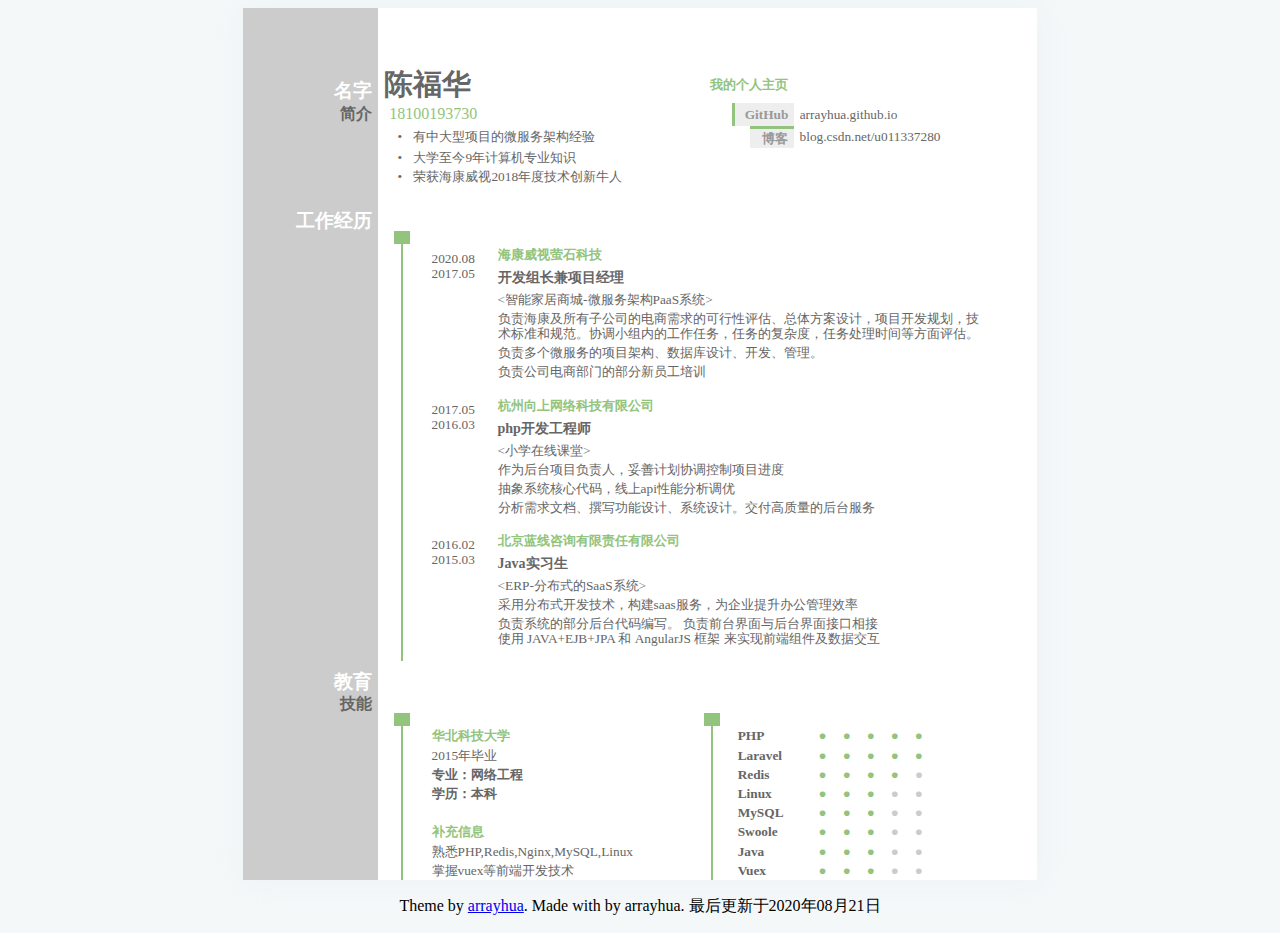
==== commit 4383a817: "me" ====
--- a/print.html
+++ b/print.html
@@ -226,7 +226,7 @@
                             style="width: 45.7219%; background-color: transparent; text-align: left; vertical-align: middle; border-top: 0.75pt none #000000; border-right: 0.75pt none #000000; border-bottom: 0.75pt none #000000; border-left: 0.75pt none #000000;">
                             <input type="hidden" name="key" value="content"/>
                             <pre style="min-height: 10pt; margin: 0.5mm 1.5mm 0.5mm 1.5mm;"><span class="SimSun"
-                                                                                                  style="font-size: 10pt; color: #666666; background-color: transparent; font-weight: normal; font-style: normal; text-decoration: none; line-height: 1.15;">有中大型项目的架构开发经验</span></pre>
+                                                                                                  style="font-size: 10pt; color: #666666; background-color: transparent; font-weight: normal; font-style: normal; text-decoration: none; line-height: 1.15;">有中大型项目的微服务架构经验</span></pre>
                         </td>
                         <td class="cell border_box"
                             style="width: 5.88235%; background-color: #eeeeee; text-align: right; vertical-align: middle; border-top: 2.25pt solid #93c47d; border-right: 2.25pt none #93c47d; border-bottom: 2.25pt none #93c47d; border-left: 2.25pt none #93c47d;">
@@ -445,7 +445,7 @@
                             style="width: auto; background-color: transparent; text-align: left; vertical-align: middle; border-top: 6pt none #93c47d; border-right: 6pt none #93c47d; border-bottom: 6pt none #93c47d; border-left: 6pt none #93c47d;">
                             <input type="hidden" name="key" value="content"/>
                             <pre style="min-height: 10pt; margin: 0.5mm 1.5mm 0.5mm 1.5mm;"><span class="SimSun"
-                                                                                                  style="font-size: 10pt; color: #666666; background-color: transparent; font-weight: normal; font-style: normal; text-decoration: none; line-height: 1.15;">&lt;智能家居商城&gt;</span></pre>
+                                                                                                  style="font-size: 10pt; color: #666666; background-color: transparent; font-weight: normal; font-style: normal; text-decoration: none; line-height: 1.15;">&lt;智能家居商城-微服务架构PaaS系统&gt;</span></pre>
                         </td>
                     </tr>
                 </table>
@@ -937,7 +937,7 @@
                             style="width: auto; background-color: transparent; text-align: left; vertical-align: middle; border-top: 6pt none #93c47d; border-right: 6pt none #93c47d; border-bottom: 6pt none #93c47d; border-left: 6pt none #93c47d;">
                             <input type="hidden" name="key" value="content"/>
                             <pre style="min-height: 10pt; margin: 0.5mm 1.5mm 0.5mm 1.5mm;"><span class="SimSun"
-                                                                                                  style="font-size: 10pt; color: #666666; background-color: transparent; font-weight: normal; font-style: normal; text-decoration: none; line-height: 1.15;">&lt;分布式ERP系统&gt;</span></pre>
+                                                                                                  style="font-size: 10pt; color: #666666; background-color: transparent; font-weight: normal; font-style: normal; text-decoration: none; line-height: 1.15;">&lt;ERP-分布式的SaaS系统&gt;</span></pre>
                         </td>
                     </tr>
                 </table>
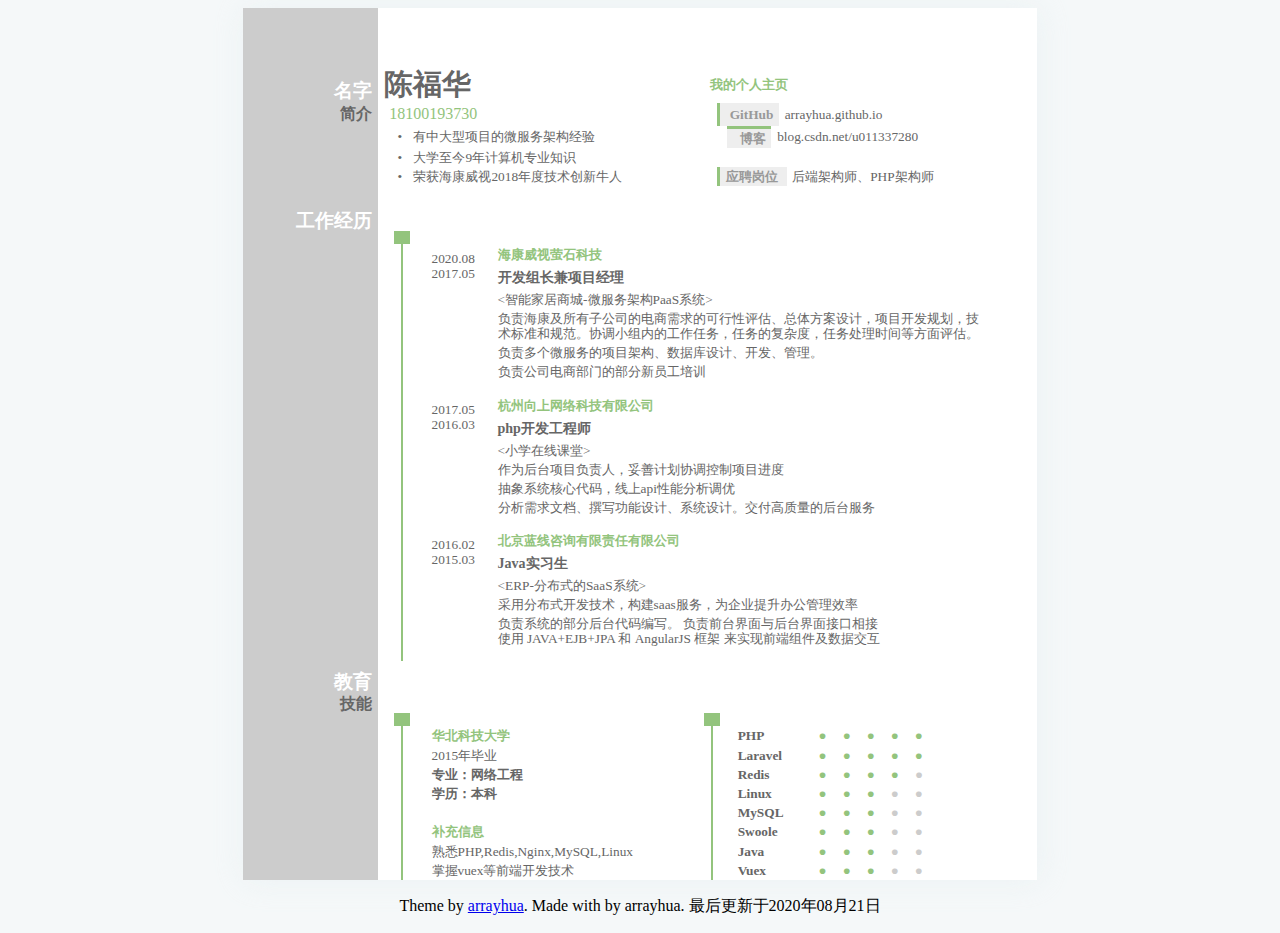
==== commit 3d4308af: "update" ====
--- a/print.html
+++ b/print.html
@@ -187,7 +187,7 @@
                                                                                                   style="font-size: 12pt; color: #666666; background-color: transparent; font-weight: bold; font-style: normal; text-decoration: none; line-height: 1.15;">简介</span></pre>
                         </td>
                         <td class="cell border_box"
-                            style="width: 47.3262%; background-color: transparent; text-align: left; vertical-align: middle; border-top: 0.75pt none #000000; border-right: 0.75pt none #000000; border-bottom: 0.75pt none #000000; border-left: 0.75pt none #000000;">
+                            style="width: 45.3262%; background-color: transparent; text-align: left; vertical-align: middle; border-top: 0.75pt none #000000; border-right: 0.75pt none #000000; border-bottom: 0.75pt none #000000; border-left: 0.75pt none #000000;">
                             <input type="hidden" name="key" value="intent"/>
                             <pre style="min-height: 12pt; margin: 0.5mm 1.5mm 0.5mm 3.0mm;"><span class="SimHei"
                                                                                                   style="font-size: 12pt; color: #93c47d; background-color: transparent; font-weight: normal; font-style: normal; text-decoration: none; line-height: 1.15;">18100193730</span></pre>
@@ -223,7 +223,7 @@
                                                                                                   style="font-size: 10pt; color: #666666; background-color: transparent; font-weight: normal; font-style: normal; text-decoration: none; line-height: 1.15;">•</span></pre>
                         </td>
                         <td class="cell border_box"
-                            style="width: 45.7219%; background-color: transparent; text-align: left; vertical-align: middle; border-top: 0.75pt none #000000; border-right: 0.75pt none #000000; border-bottom: 0.75pt none #000000; border-left: 0.75pt none #000000;">
+                            style="width: 42.7219%; background-color: transparent; text-align: left; vertical-align: middle; border-top: 0.75pt none #000000; border-right: 0.75pt none #000000; border-bottom: 0.75pt none #000000; border-left: 0.75pt none #000000;">
                             <input type="hidden" name="key" value="content"/>
                             <pre style="min-height: 10pt; margin: 0.5mm 1.5mm 0.5mm 1.5mm;"><span class="SimSun"
                                                                                                   style="font-size: 10pt; color: #666666; background-color: transparent; font-weight: normal; font-style: normal; text-decoration: none; line-height: 1.15;">有中大型项目的微服务架构经验</span></pre>
@@ -269,7 +269,14 @@
                         <td></td>
                     </tr>
 
-                    <tr>
+                  
+                </table>
+            </div>
+
+            <div class="row" style="padding-top:0.0mm; padding-bottom:0.0mm;">
+                <table>
+                <tbody>
+                      <tr>
                         <td class="cell border_box"
                             style="width: 18.0%; background-color: #cccccc; text-align: right; vertical-align: bottom; border-top: 0.75pt none #000000; border-right: 0.75pt none #000000; border-bottom: 0.75pt none #000000; border-left: 0.75pt none #000000;">
                             <input type="hidden" name="key" value=""/>
@@ -283,15 +290,26 @@
                                                                                                   style="font-size: 10pt; color: #666666; background-color: transparent; font-weight: normal; font-style: normal; text-decoration: none; line-height: 1.15;">•</span></pre>
                         </td>
                         <td class="cell border_box"
-                            style="width: 41.3102%; background-color: transparent; text-align: left; vertical-align: middle; border-top: 0.75pt none #000000; border-right: 0.75pt none #000000; border-bottom: 0.75pt none #000000; border-left: 0.75pt none #000000;">
+                            style="width: 41.3262%; background-color: transparent; text-align: left; vertical-align: middle; border-top: 0.75pt none #000000; border-right: 0.75pt none #000000; border-bottom: 0.75pt none #000000; border-left: 0.75pt none #000000;">
                             <input type="hidden" name="key" value="content"/>
                             <pre style="min-height: 10pt; margin: 0.5mm 1.5mm 0.5mm 1.5mm;"><span class="Tahoma"
                                                                                                   style="font-size: 10pt; color: #666666; background-color: transparent; font-weight: normal; font-style: normal; text-decoration: none; line-height: 1.15;">荣获海康威视2018年度技术创新牛人</span></pre>
                         </td>
 
-                        <td></td>
-                        <td></td>
-                    </tr>
+                       <td class="cell border_box"
+                            style="width: 9.28877%; background-color: #eeeeee;vertical-align: middle; border-top: 2.25pt none #93c47d; border-right: 2.25pt none #93c47d; border-bottom: 2.25pt none #93c47d; border-left: 2.25pt solid #93c47d;">
+                            <input type="hidden" name="key" value="social_network_account_label"/>
+                            <pre style="min-height: 10pt; margin: 0.5mm 1.5mm 0.5mm 1.5mm;"><span class="Tahoma"
+                                                                                                  style="font-size: 10pt; color: #999999; background-color: transparent; font-weight: bold; font-style: normal; text-decoration: none; line-height: 1.15;">应聘岗位</span></pre>
+                        </td>
+                        <td class="cell border_box"
+                            style="width: auto; background-color: transparent; text-align: left; vertical-align: middle; border-top: 0.75pt none #000000; border-right: 0.75pt none #000000; border-bottom: 0.75pt none #000000; border-left: 0.75pt none #000000;">
+                            <input type="hidden" name="key" value="social_network_account"/>
+                            <pre style="min-height: 10pt; margin: 0.5mm 1.5mm 0.5mm 1.5mm;"><span class="Tahoma"
+                                                                                                  style="font-size: 10pt; color: #666666; background-color: transparent; font-weight: normal; font-style: normal; text-decoration: none; line-height: 1.15;">后端架构师、PHP架构师</span></pre>
+                        </td>
+                    </tr>
+                    </tbody>
                 </table>
             </div>
             <div class="row" style="padding-top:0.0mm; padding-bottom:0.0mm;">
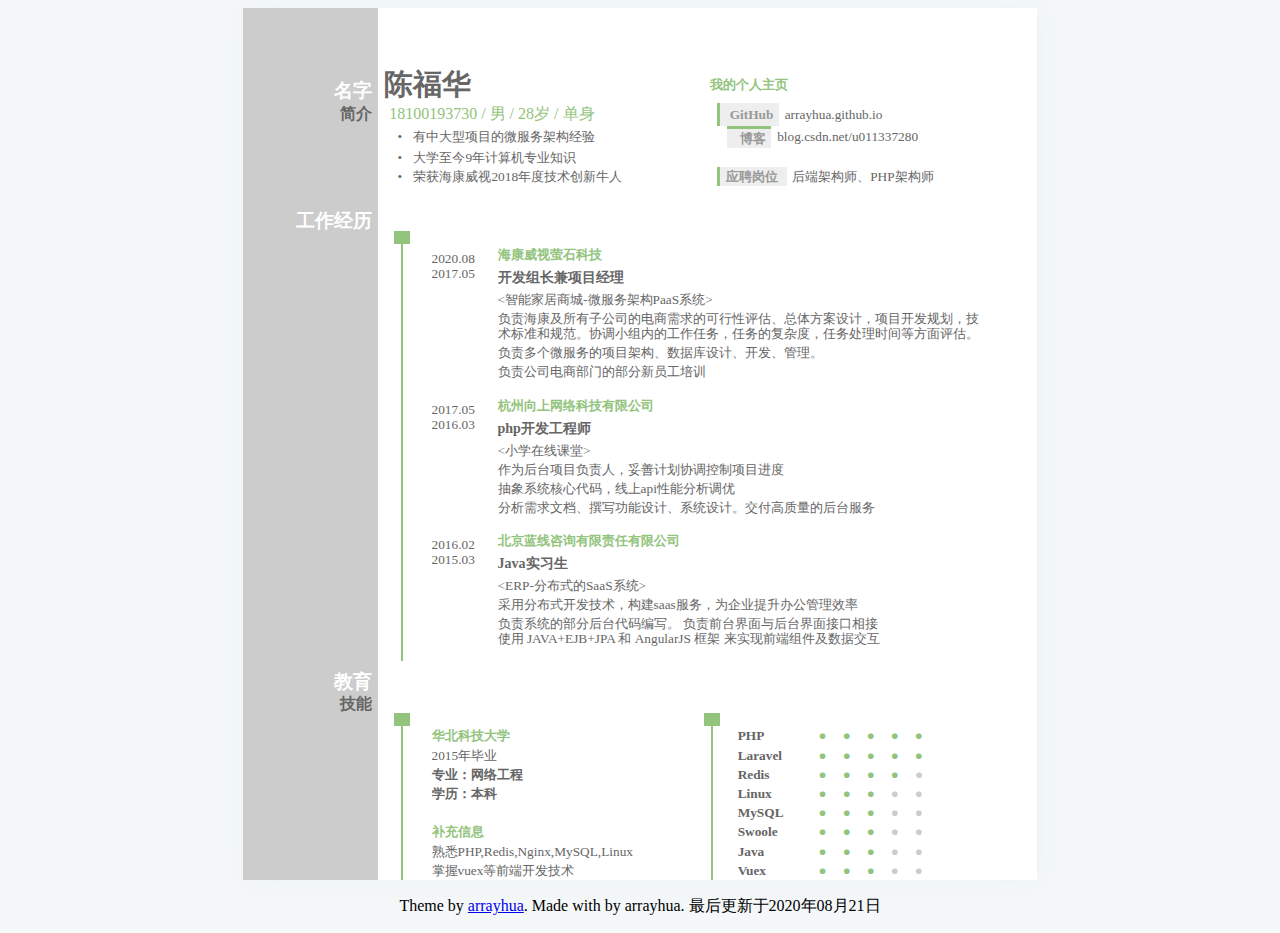
==== commit 4ba74c1c: "update" ====
--- a/print.html
+++ b/print.html
@@ -190,7 +190,7 @@
                             style="width: 45.3262%; background-color: transparent; text-align: left; vertical-align: middle; border-top: 0.75pt none #000000; border-right: 0.75pt none #000000; border-bottom: 0.75pt none #000000; border-left: 0.75pt none #000000;">
                             <input type="hidden" name="key" value="intent"/>
                             <pre style="min-height: 12pt; margin: 0.5mm 1.5mm 0.5mm 3.0mm;"><span class="SimHei"
-                                                                                                  style="font-size: 12pt; color: #93c47d; background-color: transparent; font-weight: normal; font-style: normal; text-decoration: none; line-height: 1.15;">18100193730</span></pre>
+                                                                                                  style="font-size: 12pt; color: #93c47d; background-color: transparent; font-weight: normal; font-style: normal; text-decoration: none; line-height: 1.15;">18100193730 / 男 / 28岁 / 单身</span></pre>
                         </td>
                         <td class="cell border_box"
                             style="width: 8.28877%; background-color: #eeeeee; text-align: right; vertical-align: middle; border-top: 2.25pt none #93c47d; border-right: 2.25pt none #93c47d; border-bottom: 2.25pt none #93c47d; border-left: 2.25pt solid #93c47d;">
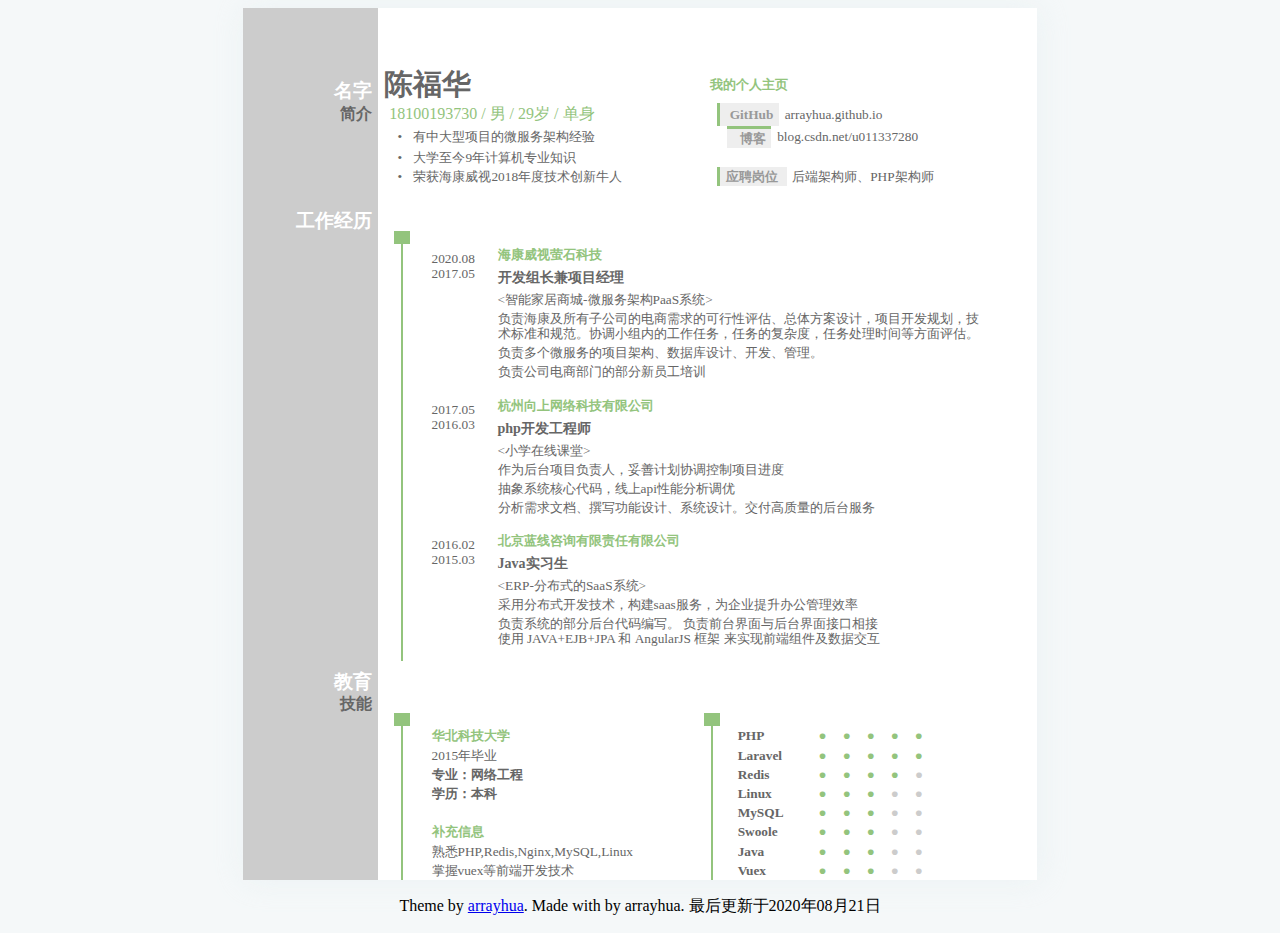
==== commit 495256c3: "update" ====
--- a/print.html
+++ b/print.html
@@ -190,7 +190,7 @@
                             style="width: 45.3262%; background-color: transparent; text-align: left; vertical-align: middle; border-top: 0.75pt none #000000; border-right: 0.75pt none #000000; border-bottom: 0.75pt none #000000; border-left: 0.75pt none #000000;">
                             <input type="hidden" name="key" value="intent"/>
                             <pre style="min-height: 12pt; margin: 0.5mm 1.5mm 0.5mm 3.0mm;"><span class="SimHei"
-                                                                                                  style="font-size: 12pt; color: #93c47d; background-color: transparent; font-weight: normal; font-style: normal; text-decoration: none; line-height: 1.15;">18100193730 / 男 / 28岁 / 单身</span></pre>
+                                                                                                  style="font-size: 12pt; color: #93c47d; background-color: transparent; font-weight: normal; font-style: normal; text-decoration: none; line-height: 1.15;">18100193730 / 男 / 29岁 / 单身</span></pre>
                         </td>
                         <td class="cell border_box"
                             style="width: 8.28877%; background-color: #eeeeee; text-align: right; vertical-align: middle; border-top: 2.25pt none #93c47d; border-right: 2.25pt none #93c47d; border-bottom: 2.25pt none #93c47d; border-left: 2.25pt solid #93c47d;">
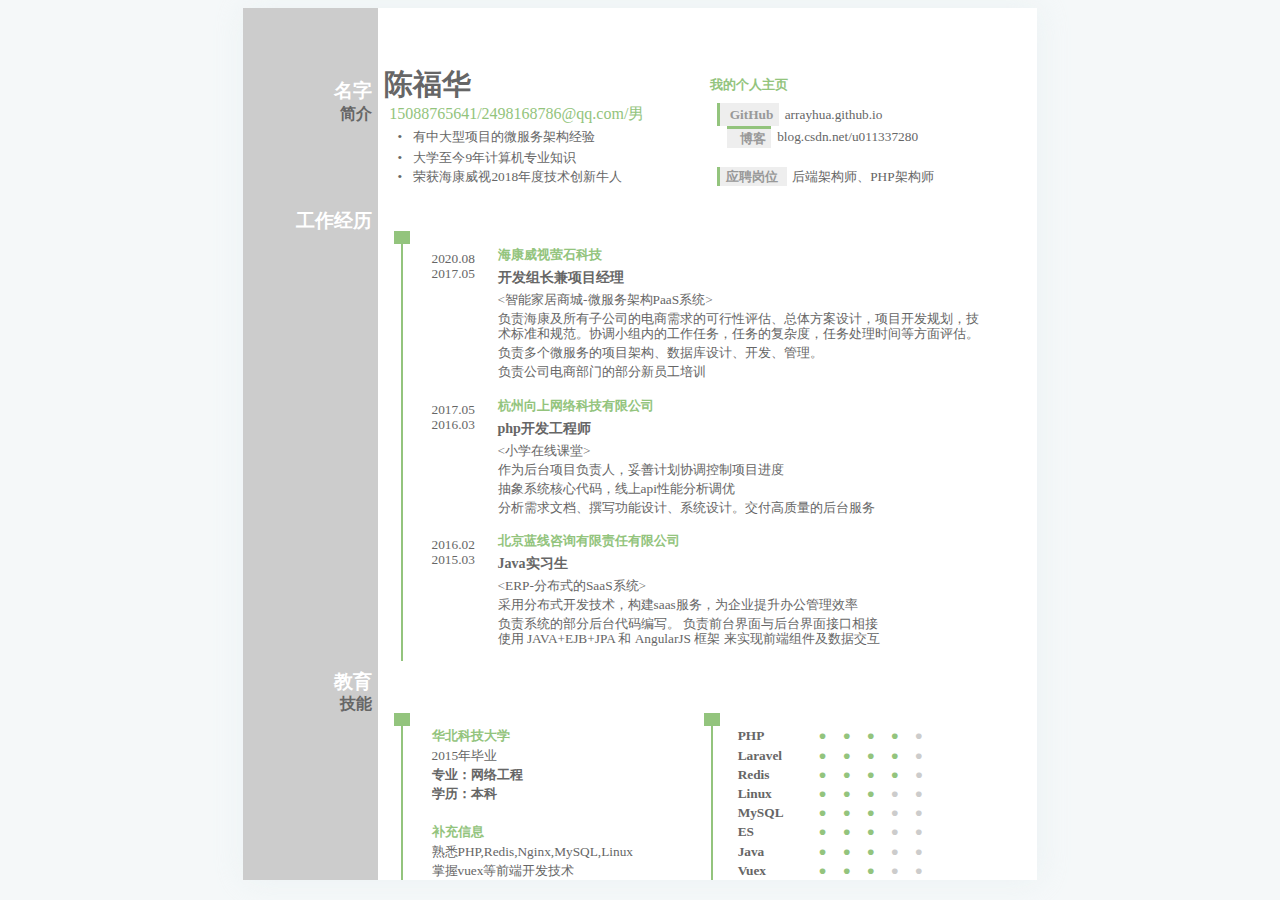
==== commit 1e4e8553: "提交" ====
--- a/print.html
+++ b/print.html
@@ -4,8 +4,8 @@
 <head>
      <meta charset="UTF-8">
     <title>PHP[arrayhua]</title>
-    <meta name="description" content="我目前正在寻找一份PHP的工作,这里是我的简历arrayhua,我的人生指导：一腔热血的激情&一夜无眠的苦想=一段代码的执着 PHP/ Laravel / JAVA / MongoDB / MySQL / Redis / Swoole / Vuex / HTML。">
-    <meta name="keywords" content="PHP,Laravel,Swoole,SASS,工作,简历,arrayhua">
+    <meta name="description" content="我目前正在寻找一份PHP的工作,这里是我的简历arrayhua,我的人生指导：一腔热血的激情&一夜无眠的苦想=一段代码的执着 PHP/ Laravel / JAVA / MongoDB / MySQL / Redis / ES / Vuex / HTML。">
+    <meta name="keywords" content="PHP,Laravel,ES,SASS,工作,简历,arrayhua">
     <link rel="shortcut icon" href="favicon.ico">
     <style type="text/css">
             footer p{text-align:center}
@@ -190,7 +190,7 @@
                             style="width: 45.3262%; background-color: transparent; text-align: left; vertical-align: middle; border-top: 0.75pt none #000000; border-right: 0.75pt none #000000; border-bottom: 0.75pt none #000000; border-left: 0.75pt none #000000;">
                             <input type="hidden" name="key" value="intent"/>
                             <pre style="min-height: 12pt; margin: 0.5mm 1.5mm 0.5mm 3.0mm;"><span class="SimHei"
-                                                                                                  style="font-size: 12pt; color: #93c47d; background-color: transparent; font-weight: normal; font-style: normal; text-decoration: none; line-height: 1.15;">18100193730 / 男 / 29岁 / 单身</span></pre>
+                                                                                                  style="font-size: 12pt; color: #93c47d; background-color: transparent; font-weight: normal; font-style: normal; text-decoration: none; line-height: 1.15;">15088765641/2498168786@qq.com/男</span></pre>
                         </td>
                         <td class="cell border_box"
                             style="width: 8.28877%; background-color: #eeeeee; text-align: right; vertical-align: middle; border-top: 2.25pt none #93c47d; border-right: 2.25pt none #93c47d; border-bottom: 2.25pt none #93c47d; border-left: 2.25pt solid #93c47d;">
@@ -1222,7 +1222,7 @@
                             style="width: 3.20856%; background-color: transparent; text-align: center; vertical-align: middle; border-top: 6pt none #93c47d; border-right: 6pt none #93c47d; border-bottom: 6pt none #93c47d; border-left: 6pt none #93c47d;">
                             <input type="hidden" name="key" value=""/>
                             <pre style="min-height: 10pt; margin: 0.0mm 0.0mm 0.0mm 0.0mm;"><span class="SimSun"
-                                                                                                  style="font-size: 10pt; color: #93c47d; background-color: transparent; font-weight: bold; font-style: normal; text-decoration: none; line-height: 1.15;">●</span></pre>
+                                                                                                  style="font-size: 10pt; color: #cccccc; background-color: transparent; font-weight: bold; font-style: normal; text-decoration: none; line-height: 1.15;">●</span></pre>
                         </td>
                         <td class="cell border_box"
                             style="width: auto; background-color: transparent; text-align: left; vertical-align: top; border-top: 6pt none #93c47d; border-right: 6pt none #93c47d; border-bottom: 6pt none #93c47d; border-left: 6pt none #93c47d;">
@@ -1308,7 +1308,7 @@
                             style="width: 3.20856%; background-color: transparent; text-align: center; vertical-align: middle; border-top: 6pt none #93c47d; border-right: 6pt none #93c47d; border-bottom: 6pt none #93c47d; border-left: 6pt none #93c47d;">
                             <input type="hidden" name="key" value=""/>
                             <pre style="min-height: 10pt; margin: 0.0mm 0.0mm 0.0mm 0.0mm;"><span class="SimSun"
-                                                                                                  style="font-size: 10pt; color: #93c47d; background-color: transparent; font-weight: bold; font-style: normal; text-decoration: none; line-height: 1.15;">●</span></pre>
+                                                                                                  style="font-size: 10pt; color: #cccccc; background-color: transparent; font-weight: bold; font-style: normal; text-decoration: none; line-height: 1.15;">●</span></pre>
                         </td>
                         <td class="cell border_box"
                             style="width: auto; background-color: transparent; text-align: left; vertical-align: top; border-top: 6pt none #93c47d; border-right: 6pt none #93c47d; border-bottom: 6pt none #93c47d; border-left: 6pt none #93c47d;">
@@ -1619,7 +1619,7 @@
                             style="width: 10.0%; background-color: transparent; text-align: left; vertical-align: top; border-top: 6pt none #93c47d; border-right: 6pt none #93c47d; border-bottom: 6pt none #93c47d; border-left: 6pt none #93c47d;">
                             <input type="hidden" name="key" value="content"/>
                             <pre style="min-height: 10pt; margin: 0.5mm 0.5mm 0.5mm 0.5mm;"><span class="Tahoma"
-                                                                                                  style="font-size: 10pt; color: #666666; background-color: transparent; font-weight: bold; font-style: normal; text-decoration: none; line-height: 1.15;">Swoole</span></pre>
+                                                                                                  style="font-size: 10pt; color: #666666; background-color: transparent; font-weight: bold; font-style: normal; text-decoration: none; line-height: 1.15;">ES</span></pre>
                         </td>
                         <td class="cell border_box"
                             style="width: 3.21856%; background-color: transparent; text-align: center; vertical-align: middle; border-top: 6pt none #93c47d; border-right: 6pt none #93c47d; border-bottom: 6pt none #93c47d; border-left: 6pt none #93c47d;">
@@ -1831,8 +1831,6 @@
     </div>
 </div>
 
-<footer>
-    <p>Theme by <a href="https://arrayhua.github.io/resume.html" target="_blank">arrayhua</a>. Made with <i class="icon-heart throb" style="color: #d43f57;"></i> by arrayhua. 最后更新于2020年08月21日</p>
-</footer>
+
 </body>
 </html>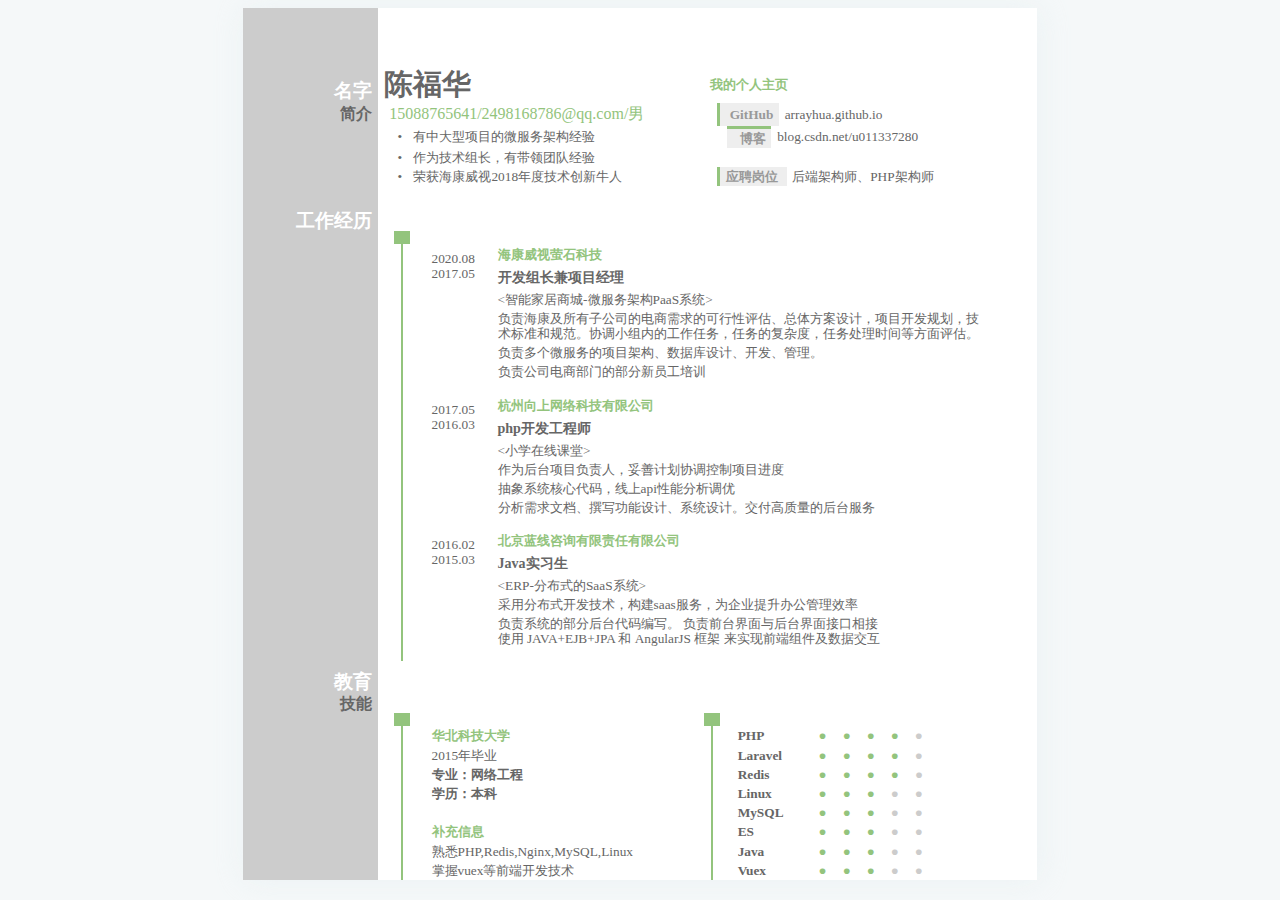
==== commit c2bc7fbb: "提交" ====
--- a/print.html
+++ b/print.html
@@ -262,7 +262,7 @@
                             style="width: 41.3102%; background-color: transparent; text-align: left; vertical-align: middle; border-top: 0.75pt none #000000; border-right: 0.75pt none #000000; border-bottom: 0.75pt none #000000; border-left: 0.75pt none #000000;">
                             <input type="hidden" name="key" value="content"/>
                             <pre style="min-height: 10pt; margin: 0.5mm 1.5mm 0.5mm 1.5mm;"><span class="Tahoma"
-                                                                                                  style="font-size: 10pt; color: #666666; background-color: transparent; font-weight: normal; font-style: normal; text-decoration: none; line-height: 1.15;">大学至今9年计算机专业知识</span></pre>
+                                                                                                  style="font-size: 10pt; color: #666666; background-color: transparent; font-weight: normal; font-style: normal; text-decoration: none; line-height: 1.15;">作为技术组长，有带领团队经验</span></pre>
                         </td>
 
                         <td></td>
